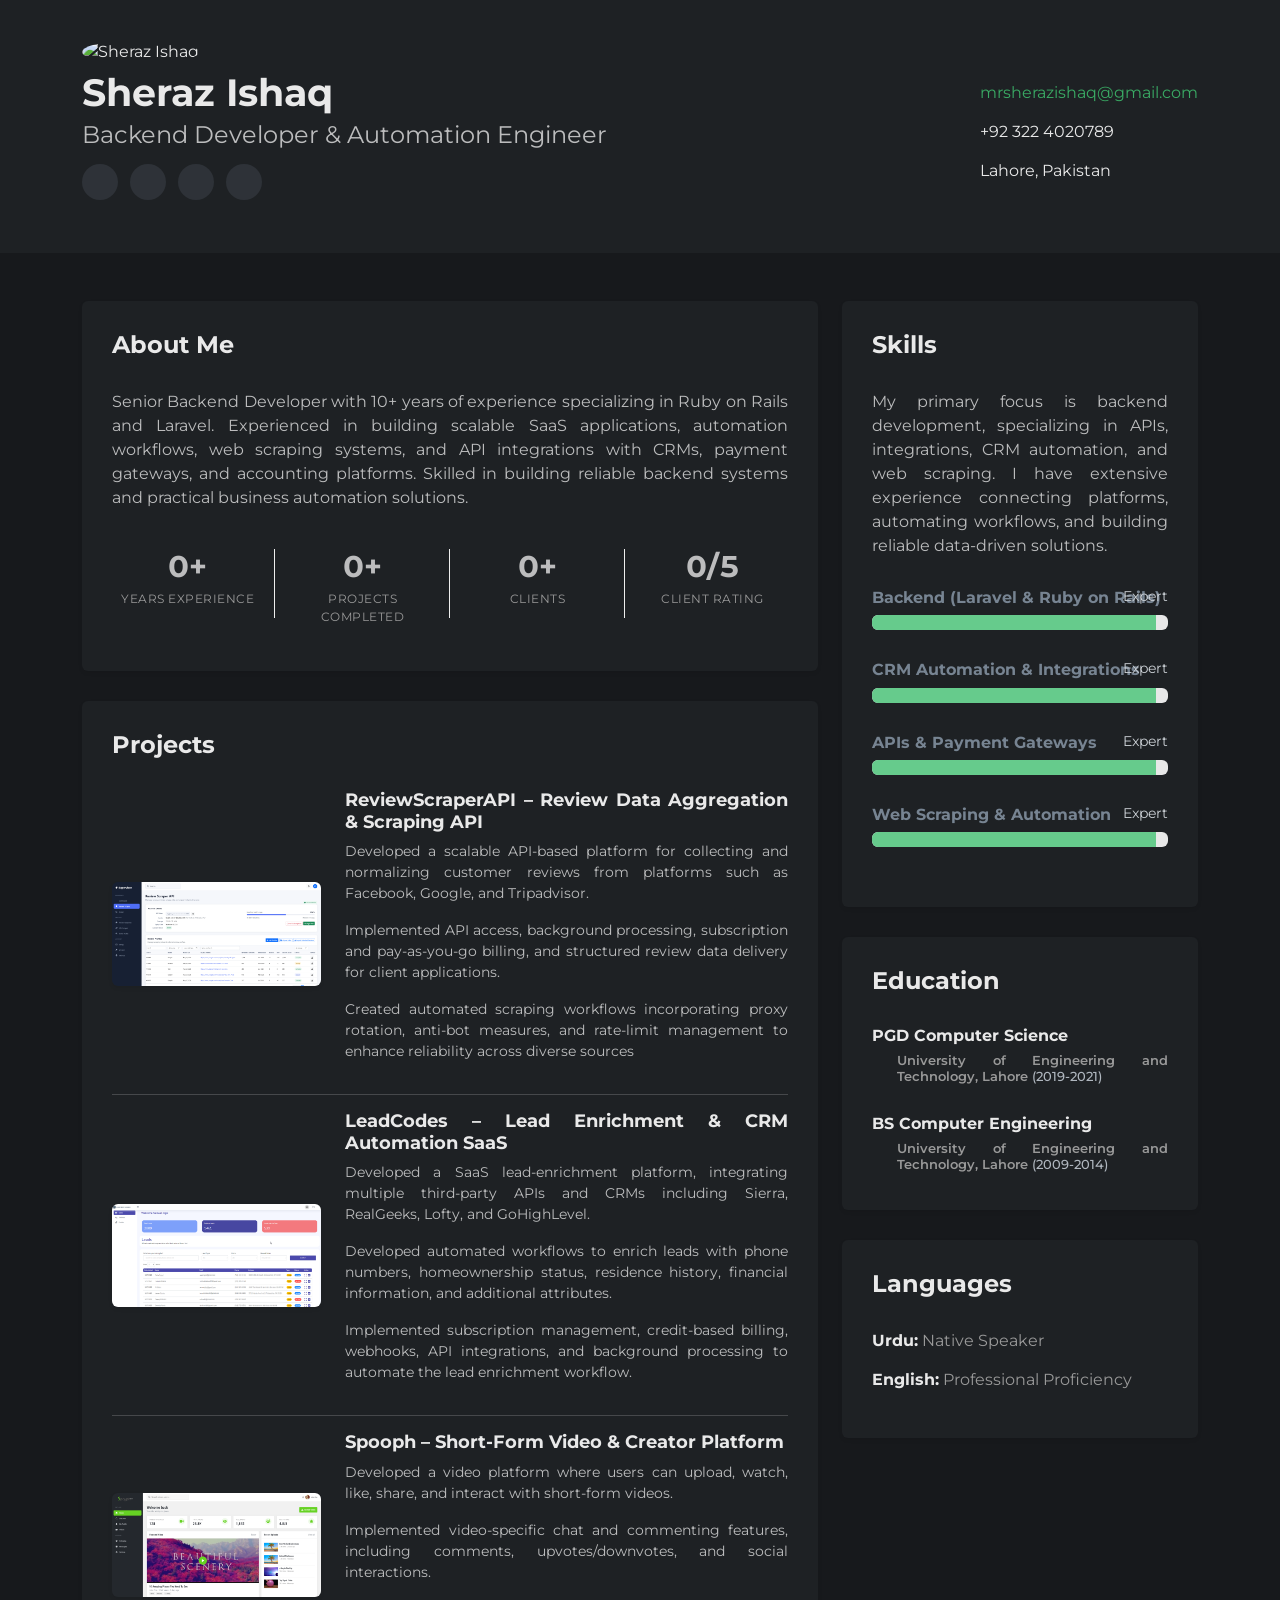
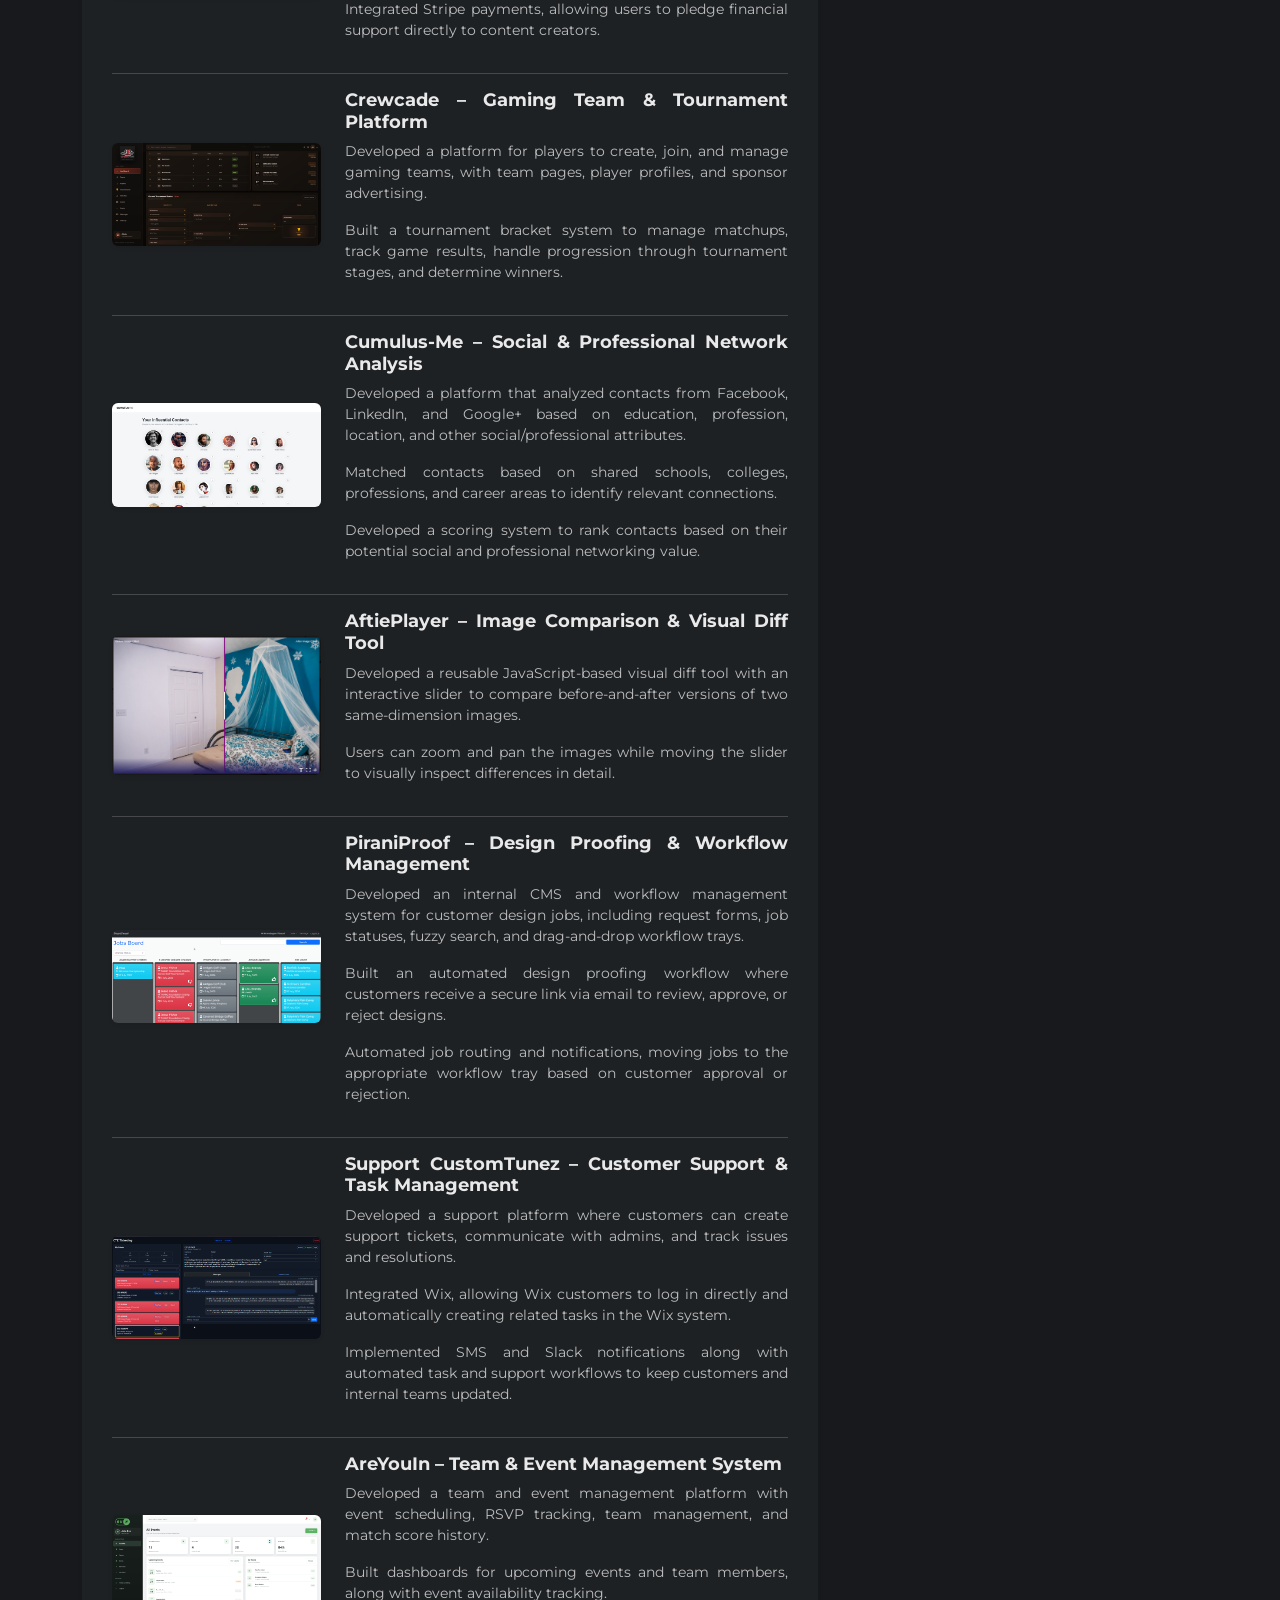
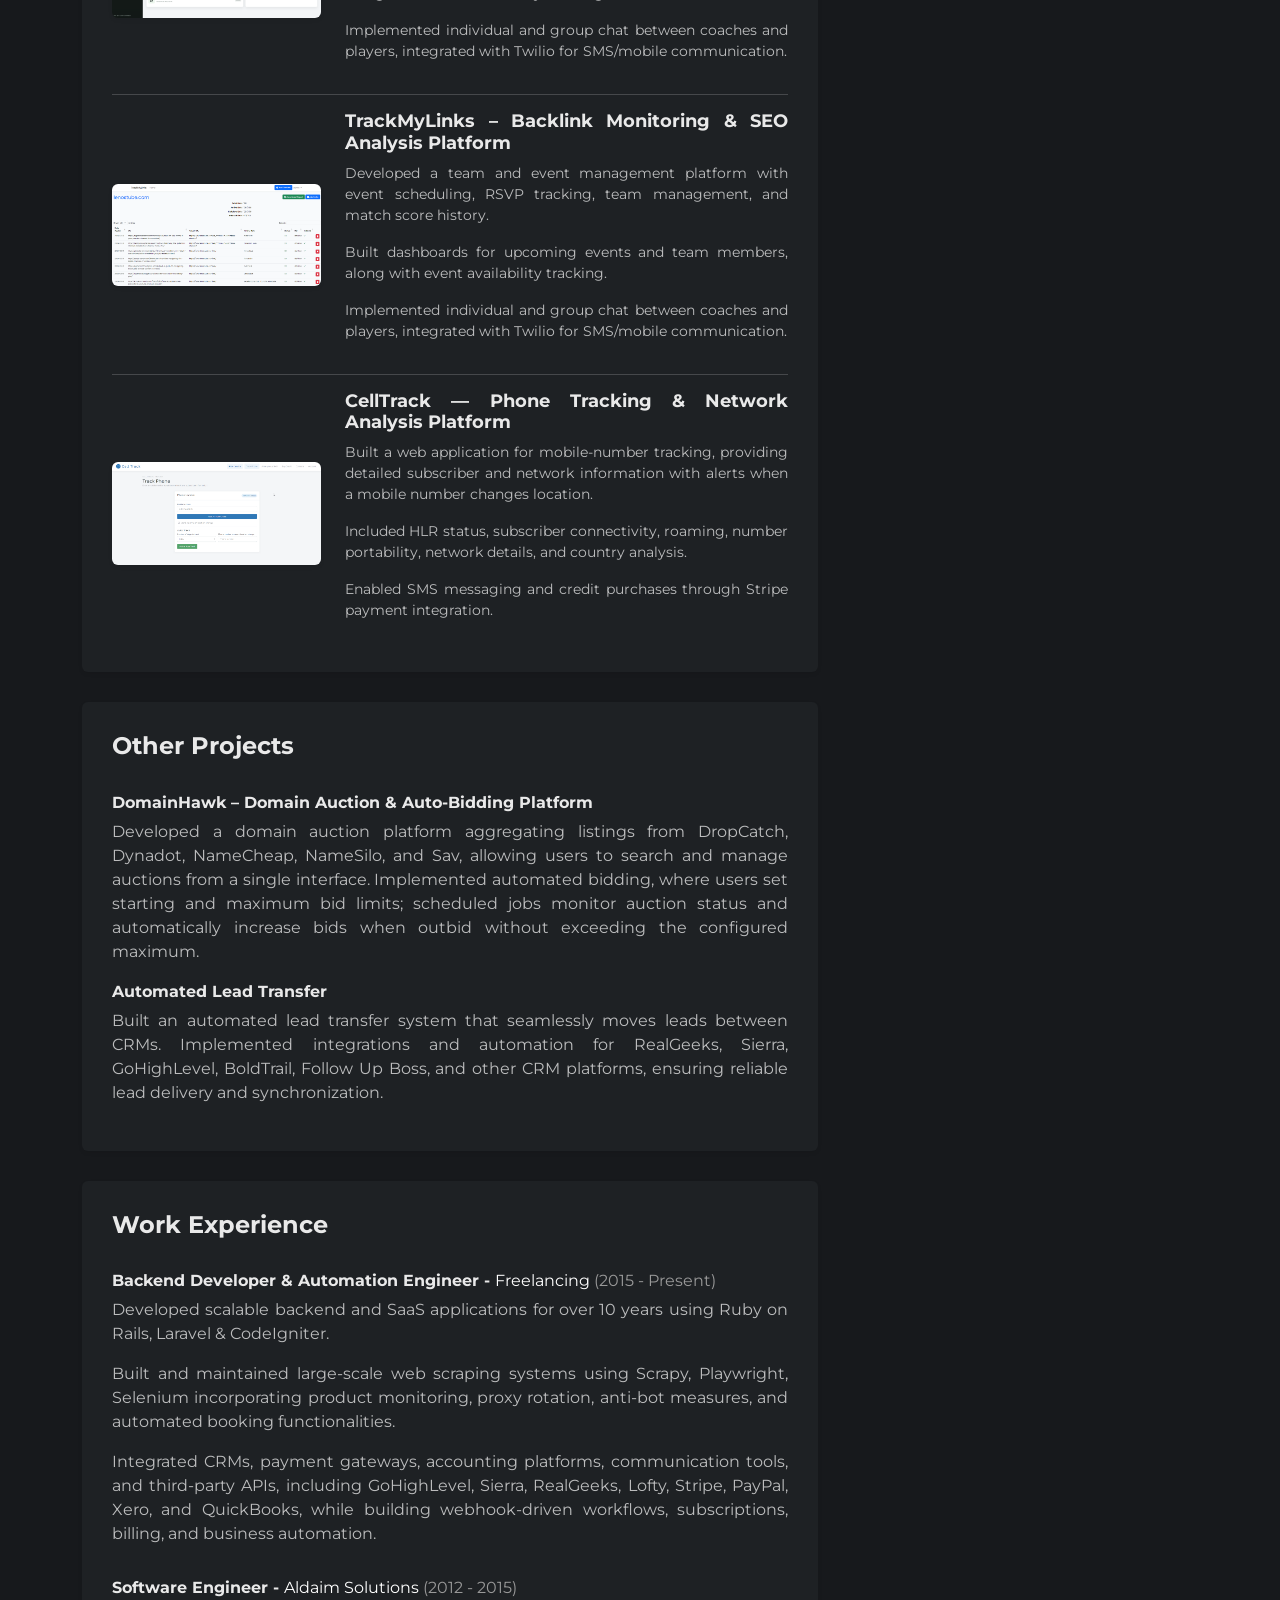
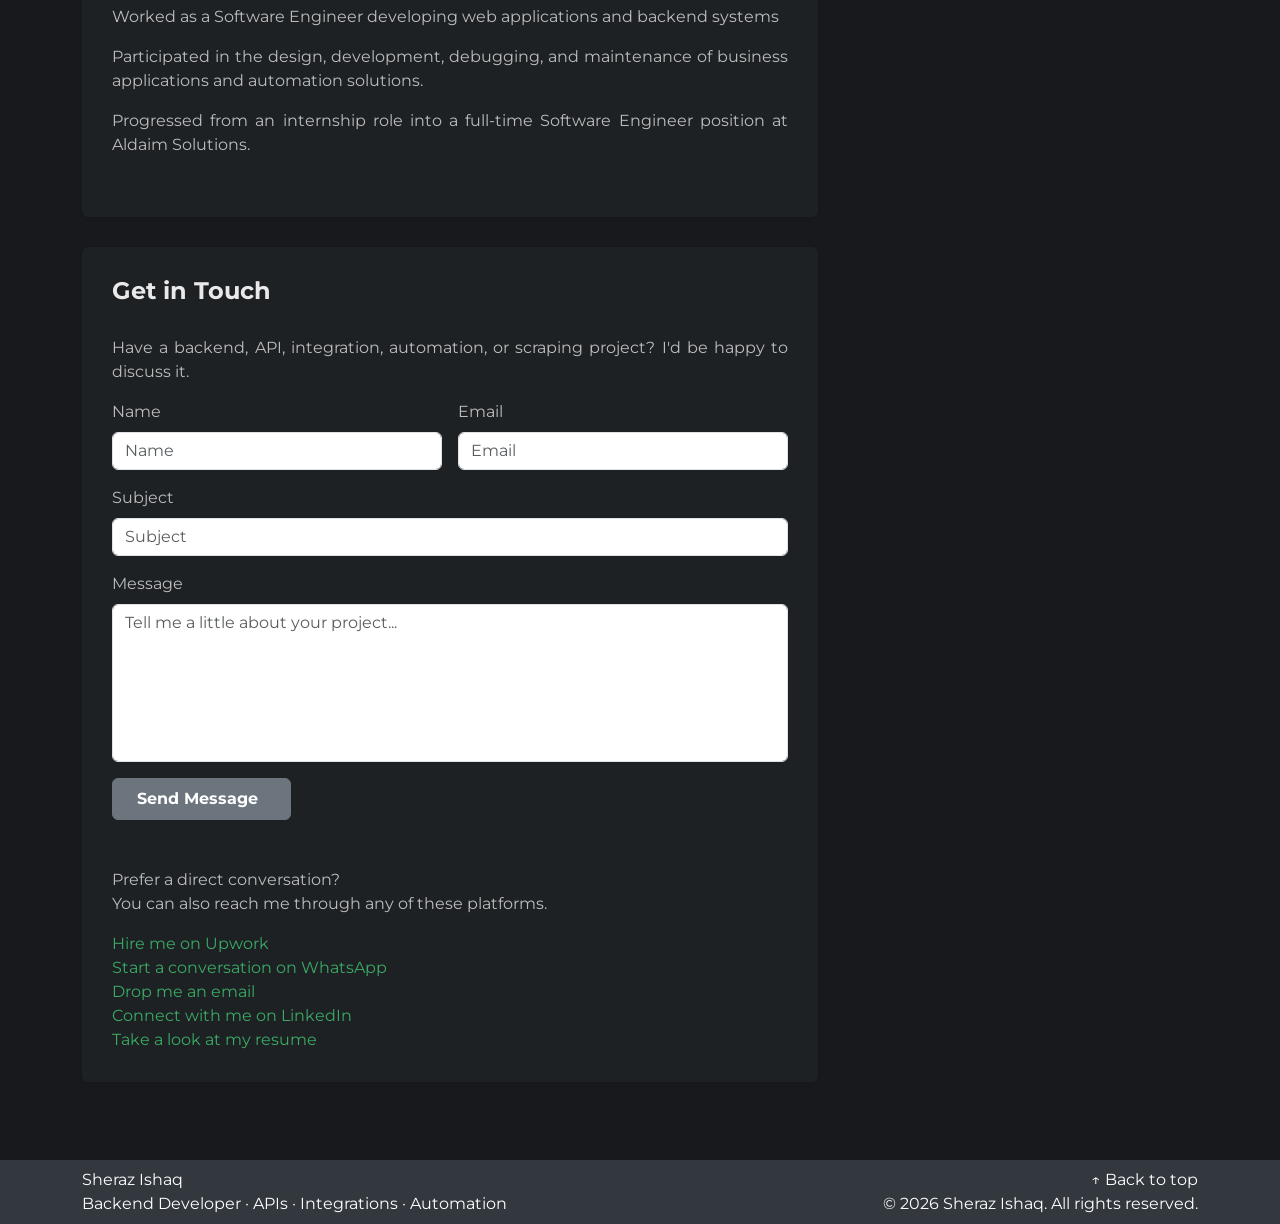
==== index.html @ ee57c224 "code cleaned up" ====
<!DOCTYPE html>
<html lang="en">
<head>
	<title> Sheraz Ishaq </title>
	<!-- Meta -->
	<meta charset="utf-8">
	<meta http-equiv="X-UA-Compatible" content="IE=edge">
	<meta name="viewport" content="width=device-width, initial-scale=1.0">
	<meta name="description" content="Sheraz Ishaq's Resume">
	<meta name="author" content="Sheraz Ishaq">
	<link rel="shortcut icon" href="favicon.ico">

	<link href="https://fonts.googleapis.com/css2?family=Montserrat:ital,wght@0,100..900;1,100..900&display=swap" rel="stylesheet">
	<link href='https://fonts.googleapis.com/css?family=Lato:300,400,300italic,400italic' rel='stylesheet' type='text/css'>
	<link href='https://fonts.googleapis.com/css?family=Montserrat:400,700' rel='stylesheet' type='text/css'> 

	<!-- Global CSS -->
	<link rel="stylesheet" href="https://cdn.jsdelivr.net/npm/bootstrap@5.3.8/dist/css/bootstrap.min.css" integrity="sha384-sRIl4kxILFvY47J16cr9ZwB07vP4J8+LH7qKQnuqkuIAvNWLzeN8tE5YBujZqJLB" crossorigin="anonymous">

	<link rel="stylesheet" href="https://cdnjs.cloudflare.com/ajax/libs/glightbox/3.3.1/css/glightbox.min.css" integrity="sha512-T+KoG3fbDoSnlgEXFQqwcTC9AdkFIxhBlmoaFqYaIjq2ShhNwNao9AKaLUPMfwiBPL0ScxAtc+UYbHAgvd+sjQ==" crossorigin="anonymous" referrerpolicy="no-referrer" />

	<!-- Theme CSS -->
	<link id="theme-style" rel="stylesheet" href="assets/css/styles.css">
</head> 

<body data-theme="dark">

	<header class="header">
		<div class="container">
			<div class="row align-items-center">
				<div class="col">

					<img class="profile-image img-fluid float-start rounded-circle" src="https://www.upwork.com/profile-portraits/c1DEpVVRo5hciRidlnuELoEwiEA54gjtpWYT4evxVW5TnySdpWIdfI5UgkffFTP3mD" alt="Sheraz Ishaq" />

					<div class="profile-content">
						<h1 class="name"> Sheraz Ishaq </h1>
						<h2 class="desc"> Backend Developer & Automation Engineer </h2>
						<ul class="social list-inline">
							<li class="list-inline-item">
								<a href="https://upwork.com/freelancers/sherazishaq" title="Hire on Upwork" target="_blank">
									<i class="fa-brands fa-upwork"></i>
								</a>
							</li>
							<li class="list-inline-item">
								<a href="https://www.linkedin.com/in/sheraz-ishaq-0784371b9/" target="_blank">
									<i class="fa-brands fa-linkedin-in"></i>
								</a>
							</li>
							<li class="list-inline-item">
								<a href="https://api.whatsapp.com/send?phone=923224020789" target="_blank">
									<i class="fa-brands fa-whatsapp"></i>
								</a>
							</li>
							<li class="list-inline-item">
								<a href="assets/SherazIshaqResume.pdf" title="Download Resume" target="_blank">
									<i class="fa fa-file-lines"></i>
								</a>
							</li>
						</ul>
					</div>
				</div>

				<div class="col-12 col-md-auto info">
					<div class="content">
						<ul class="list-unstyled text-start ps-2">
							<li>
								<i class="fa fa-lg fa-envelope"></i>
								<a href="mailto:mrsherazishaq@gmail.com" target="_blank">
									mrsherazishaq@gmail.com
								</a>
							</li>

							<li>
								<i class="fa fa-lg fa-mobile"></i>
								+92 322 4020789
							</li>

							<li>
								<i class="fa fa-lg fa-map-marker-alt"></i>
								Lahore, Pakistan
							</li>
						</ul>
					</div>
				</div>

			</div>
		</div>
	</header>
	
	<div class="container sections-wrapper py-5">
		<div class="row">
			<div class="primary col-lg-8 col-12">
				<section class="about section">
					<div class="section-inner shadow-sm rounded">
						<h2 class="heading">About Me</h2>
						<div class="content">
							<p>
								Senior Backend Developer with 10+ years of experience specializing in Ruby on Rails and Laravel. Experienced in building scalable SaaS applications, automation workflows, web scraping systems, and API integrations with CRMs, payment gateways, and accounting platforms. Skilled in building reliable backend systems and practical business automation solutions.
							</p>

							<div class="row text-center">

								<div class="col-6 col-md-3 stats-item">
									<div class="stats-icon">
										<i class="fas fa-code"></i>
									</div>

									<div class="stats-number">
										<span id="years-counter">0</span>+
									</div>

									<div class="stats-label">
										Years Experience
									</div>
								</div>

								<div class="col-6 col-md-3 stats-item">
									<div class="stats-icon">
										<i class="fas fa-laptop-code"></i>
									</div>

									<div class="stats-number">
										<span id="projects-counter">0</span>+
									</div>

									<div class="stats-label">
										Projects Completed
									</div>
								</div>

								<div class="col-6 col-md-3 stats-item">
									<div class="stats-icon">
										<i class="fas fa-users"></i>
									</div>

									<div class="stats-number">
										<span id="clients-counter">0</span>+
									</div>

									<div class="stats-label">
										Clients
									</div>
								</div>

								<div class="col-6 col-md-3 stats-item">
									<div class="stats-icon">
										<i class="fas fa-star"></i>
									</div>

									<div class="stats-number">
										<span id="rating-counter">0</span>/5
									</div>

									<div class="stats-label">
										Client Rating
									</div>
								</div>

							</div>
						</div>
					</div>
				</section>


				<section class="latest section">
					<div class="section-inner shadow-sm rounded">
						<h2 class="heading">Projects</h2>
						<div class="content">

							<div class="item row align-items-center">
								<div class="col-md-4 col-12 align-middle">
									<a href="assets/images/projects/ReviewScraperAPI/ReviewScraperAPI — Main Screen.png" class="glightbox">
										<img class="img-fluid project-image rounded shadow-sm" src="assets/images/projects/ReviewScraperAPI/ReviewScraperAPI — Main Screen.png" alt="ReviewScraperAPI" />
									</a>
								</div>

								<div class="desc col-md-8 col-12">
									<h3 class="title">
										ReviewScraperAPI – Review Data Aggregation & Scraping API
									</h3>

									<p>
										Developed a scalable API-based platform for collecting and normalizing customer reviews from platforms such as Facebook, Google, and Tripadvisor.
									</p>
									<p>
										Implemented API access, background processing, subscription and pay-as-you-go billing, and structured review data delivery for client applications.
									</p>

									<p>
										Created automated scraping workflows incorporating proxy rotation, anti-bot measures, and rate-limit management to enhance reliability across diverse sources
									</p>
								</div>
							</div>

							<hr>
							<div class="item row align-items-center">
								<div class="col-md-4 col-12 align-middle">
									<a href="assets/images/projects/LeadCodes/LeadCodes — Main Screen.png" class="glightbox">
										<img class="img-fluid project-image rounded shadow-sm" src="assets/images/projects/LeadCodes/LeadCodes — Main Screen.png" alt="LeadCodes" />
									</a>
								</div>

								<div class="desc col-md-8 col-12">
									<h3 class="title">
										LeadCodes – Lead Enrichment & CRM Automation SaaS
									</h3>

									<p>
										Developed a SaaS lead-enrichment platform, integrating multiple third-party APIs and CRMs including Sierra, RealGeeks, Lofty, and GoHighLevel.
									</p>
									<p>
										Developed automated workflows to enrich leads with phone numbers, homeownership status, residence history, financial information, and additional attributes.
									</p>

									<p>
										Implemented subscription management, credit-based billing, webhooks, API integrations, and background processing to automate the lead enrichment workflow.
									</p>
								</div>
							</div>

							<hr>
							<div class="item row align-items-center">
								<div class="col-md-4 col-12 align-middle">
									<a href="assets/images/projects/Spooph/Spooph — Main Screen.png" class="glightbox">
										<img class="img-fluid project-image rounded shadow-sm" src="assets/images/projects/Spooph/Spooph — Main Screen.png" alt="Spooph" />
									</a>
								</div>

								<div class="desc col-md-8 col-12">
									<h3 class="title">
										Spooph – Short-Form Video & Creator Platform
									</h3>

									<p>
										Developed a video platform where users can upload, watch, like, share, and interact with short-form videos.
									</p>
									<p>
										Implemented video-specific chat and commenting features, including comments, upvotes/downvotes, and social interactions.
									</p>

									<p>
										Integrated Stripe payments, allowing users to pledge financial support directly to content creators.
									</p>
								</div>
							</div>

							<hr>
							<div class="item row align-items-center">
								<div class="col-md-4 col-12 align-middle">
									<a href="assets/images/projects/CrewCade/CrewCade — Main Screen.png" class="glightbox">
										<img class="img-fluid project-image rounded shadow-sm" src="assets/images/projects/CrewCade/CrewCade — Main Screen.png" alt="Crewcade" />
									</a>
								</div>

								<div class="desc col-md-8 col-12">
									<h3 class="title">
										Crewcade – Gaming Team & Tournament Platform
									</h3>

									<p>
										Developed a platform for players to create, join, and manage gaming teams, with team pages, player profiles, and sponsor advertising.
									</p>
									<p>
										Built a tournament bracket system to manage matchups, track game results, handle progression through tournament stages, and determine winners.
									</p>
								</div>
							</div>

							<hr>
							<div class="item row align-items-center">
								<div class="col-md-4 col-12 align-middle">
									<a href="assets/images/projects/CumulusMe/CumulusMe — Main Screen.png" class="glightbox">
										<img class="img-fluid project-image rounded shadow-sm" src="assets/images/projects/CumulusMe/CumulusMe — Main Screen.png" alt="CumulusMe" />
									</a>
								</div>

								<div class="desc col-md-8 col-12">
									<h3 class="title">
										Cumulus-Me – Social & Professional Network Analysis
									</h3>

									<p>
										Developed a platform that analyzed contacts from Facebook, LinkedIn, and Google+ based on education, profession, location, and other social/professional attributes.
									</p>
									<p>
										Matched contacts based on shared schools, colleges, professions, and career areas to identify relevant connections.
									</p>
									<p>
										Developed a scoring system to rank contacts based on their potential social and professional networking value.
									</p>
								</div>
							</div>

							<hr>
							<div class="item row align-items-center">
								<div class="col-md-4 col-12 align-middle">
									<a href="assets/images/projects/Aftie/Aftie — Main Screen.png" class="glightbox">
										<img class="img-fluid project-image rounded shadow-sm" src="assets/images/projects/Aftie/Aftie — Main Screen.png" alt="Aftie" />
									</a>
								</div>

								<div class="desc col-md-8 col-12">
									<h3 class="title">
										AftiePlayer – Image Comparison & Visual Diff Tool
									</h3>

									<p>
										Developed a reusable JavaScript-based visual diff tool with an interactive slider to compare before-and-after versions of two same-dimension images.
									</p>
									<p>
										Users can zoom and pan the images while moving the slider to visually inspect differences in detail.
									</p>
								</div>
							</div>

							<hr>
							<div class="item row align-items-center">
								<div class="col-md-4 col-12 align-middle">
									<a href="assets/images/projects/Pirani/PiraniProof — Dashboard.png" class="glightbox">
										<img class="img-fluid project-image rounded shadow-sm" src="assets/images/projects/Pirani/PiraniProof — Dashboard.png" alt="PiraniProof" />
									</a>
								</div>

								<div class="desc col-md-8 col-12">
									<h3 class="title">
										PiraniProof – Design Proofing & Workflow Management
									</h3>

									<p>
										Developed an internal CMS and workflow management system for customer design jobs, including request forms, job statuses, fuzzy search, and drag-and-drop workflow trays.
									</p>
									<p>
										Built an automated design proofing workflow where customers receive a secure link via email to review, approve, or reject designs.
									</p>

									<p>
										Automated job routing and notifications, moving jobs to the appropriate workflow tray based on customer approval or rejection.
									</p>
								</div>
							</div>

							<hr>
							<div class="item row align-items-center">
								<div class="col-md-4 col-12 align-middle">
									<a href="assets/images/projects/CustomTunez/CTZ Ticketing — Admin Dashboard.png" class="glightbox">
										<img class="img-fluid project-image rounded shadow-sm" src="assets/images/projects/CustomTunez/CTZ Ticketing — Admin Dashboard.png" alt="CTZ Ticketing" />
									</a>
								</div>

								<div class="desc col-md-8 col-12">
									<h3 class="title">
										Support CustomTunez – Customer Support & Task Management
									</h3>

									<p>
										Developed a support platform where customers can create support tickets, communicate with admins, and track issues and resolutions.
									</p>
									<p>
										Integrated Wix, allowing Wix customers to log in directly and automatically creating related tasks in the Wix system.
									</p>

									<p>
										Implemented SMS and Slack notifications along with automated task and support workflows to keep customers and internal teams updated.
									</p>
								</div>
							</div>

							<hr>
							<div class="item row align-items-center">
								<div class="col-md-4 col-12 align-middle">
									<a href="assets/images/projects/AreYouIn/AreYouIn — Main Screen.png" class="glightbox">
										<img class="img-fluid project-image rounded shadow-sm" src="assets/images/projects/AreYouIn/AreYouIn — Main Screen.png" alt="AreYouIn" />
									</a>
								</div>

								<div class="desc col-md-8 col-12">
									<h3 class="title">
										AreYouIn – Team & Event Management System
									</h3>

									<p>
										Developed a team and event management platform with event scheduling, RSVP tracking, team management, and match score history.
									</p>
									<p>
										Built dashboards for upcoming events and team members, along with event availability tracking.
									</p>

									<p>
										Implemented individual and group chat between coaches and players, integrated with Twilio for SMS/mobile communication.
									</p>
								</div>
							</div>

							<hr>
							<div class="item row align-items-center">
								<div class="col-md-4 col-12 align-middle">
									<a href="assets/images/projects/TrackMyLinks/TrackMyLinks — Main Screen.png" class="glightbox">
										<img class="img-fluid project-image rounded shadow-sm" src="assets/images/projects/TrackMyLinks/TrackMyLinks — Main Screen.png" alt="TrackMyLinks" />
									</a>
								</div>

								<div class="desc col-md-8 col-12">
									<h3 class="title">
										TrackMyLinks – Backlink Monitoring & SEO Analysis Platform
									</h3>

									<p>
										Developed a team and event management platform with event scheduling, RSVP tracking, team management, and match score history.
									</p>
									<p>
										Built dashboards for upcoming events and team members, along with event availability tracking.
									</p>

									<p>
										Implemented individual and group chat between coaches and players, integrated with Twilio for SMS/mobile communication.
									</p>
								</div>
							</div>

							<hr>
							<div class="item row align-items-center">
								<div class="col-md-4 col-12 align-middle">
									<a href="assets/images/projects/CellTrack/CellTrack — Main Screen.png" class="glightbox">
										<img class="img-fluid project-image rounded shadow-sm" src="assets/images/projects/CellTrack/CellTrack — Main Screen.png" alt="CellTrack" />
									</a>
								</div>

								<div class="desc col-md-8 col-12">
									<h3 class="title">
										CellTrack — Phone Tracking & Network Analysis Platform
									</h3>

									<p>
										Built a web application for mobile-number tracking, providing detailed subscriber and network information with alerts when a mobile number changes location.
									</p>
									<p>
										Included HLR status, subscriber connectivity, roaming, number portability, network details, and country analysis.
									</p>

									<p>
										Enabled SMS messaging and credit purchases through Stripe payment integration.
									</p>
								</div>
							</div>

						</div>
					</div>
				</section>

				<section class="projects section">
					<div class="section-inner shadow-sm rounded">
						<h2 class="heading">Other Projects</h2>
						<div class="content">

							<div class="item">
								<h3 class="title"> DomainHawk – Domain Auction & Auto-Bidding Platform </h3>
								<p class="summary">
									Developed a domain auction platform aggregating listings from DropCatch, Dynadot, NameCheap, NameSilo, and Sav, allowing users to search and manage auctions from a single interface.
									Implemented automated bidding, where users set starting and maximum bid limits; scheduled jobs monitor auction status and automatically increase bids when outbid without exceeding the configured maximum.
								</p>
							</div>

							<div class="item">
								<h3 class="title"> Automated Lead Transfer </h3>
								<p class="summary">
									Built an automated lead transfer system that seamlessly moves leads between CRMs. Implemented integrations and automation for RealGeeks, Sierra, GoHighLevel, BoldTrail, Follow Up Boss, and other CRM platforms, ensuring reliable lead delivery and synchronization.
								</p>
							</div>

						</div>
					</div>
				</section>

				<section class="experience section">
					<div class="section-inner shadow-sm rounded">
						<h2 class="heading"> Work Experience </h2>
						<div class="content">

							<div class="item">
								<h3 class="title">
									Backend Developer & Automation Engineer - 
									<span class="place"> Freelancing </span>
									<span class="year">(2015 - Present)</span>
								</h3>
								
								<p>
									Developed scalable backend and SaaS applications for over 10 years using Ruby on Rails, Laravel & CodeIgniter.
								</p>
								<p>
									Built and maintained large-scale web scraping systems using Scrapy, Playwright, Selenium incorporating product monitoring, proxy rotation, anti-bot measures, and automated booking functionalities.
								</p>
								<p>
									Integrated CRMs, payment gateways, accounting platforms, communication tools, and third-party APIs, including GoHighLevel, Sierra, RealGeeks, Lofty, Stripe, PayPal, Xero, and QuickBooks, while building webhook-driven workflows, subscriptions, billing, and business automation.
								</p>
							</div>

							<div class="item">
								<h3 class="title">
									Software Engineer - 
									<span class="place"> Aldaim Solutions </span>
									<span class="year">(2012 - 2015)</span>
								</h3>
								
								<p>
									Worked as a Software Engineer developing web applications and backend systems
								</p>
								<p>
									Participated in the design, development, debugging, and maintenance of business applications and automation solutions.
								</p>
								<p>
									Progressed from an internship role into a full-time Software Engineer position at Aldaim Solutions.
								</p>
							</div>
							
						</div>
					</div>
				</section>

				<section class="contact section">
					<div class="section-inner shadow-sm rounded">
						<h2 class="heading"> Get in Touch  </h2>
						<p> Have a backend, API, integration, automation, or scraping project? I'd be happy to discuss it. </p>
						<div class="content">
							<form method="POST" action="https://formspree.io/f/mzzpwjgk" id="contactForm">

								<div class="row g-3">
									<div class="col-md-6">
										<label for="contactName" class="form-label">Name</label>

										<input name="contactName" class="form-control" type="text" id="contactName" placeholder="Name" required>

									</div>

									<div class="col-md-6">
										<label for="contactEmail" class="form-label">Email</label>

										<input name="contactEmail"  class="form-control" type="email" id="contactEmail" placeholder="Email" required>
									</div>

									<div class="col-12">
										<label for="contactSubject" class="form-label">Subject</label>

										<input name="contactSubject" class="form-control" type="text" id="contactSubject" placeholder="Subject" required>
									</div>

									<div class="col-12">
										<label for="contactMessage" class="form-label">Message</label>

										<textarea name="contactMessage" class="form-control" rows="6" placeholder="Tell me a little about your project..." style="resize: none;" required></textarea>
									</div>

									<div class="col-12">
										<button type="submit" class="btn btn-secondary px-4">
											Send Message <i class="fa fa-arrow-right ms-2" style="top: 0px !important;"></i>
										</button>
									</div>

								</div>

							</form>


							<div id="message-warning" class=" my-2 text-danger d-none">
								<i class="fa fa-exclamation me-2"></i>Oops! There was a problem submitting your form.<br>
							</div>
							<div id="message-success" class=" my-2 text-success d-none">
								<i class="fa fa-check me-2"></i>Your message was sent, thank you!<br>
							</div>
						</div>

						<div class="content mt-5">
							<p>
								Prefer a direct conversation? <br>
								You can also reach me through any of these platforms.
							</p>

							<div class="contact-links">

								<a href="https://upwork.com/freelancers/sherazishaq" target="_blank">
									<i class="fa-brands fa-upwork"></i>
									<span>Hire me on Upwork</span>
								</a>
								<br>

								<a href="https://api.whatsapp.com/send?phone=923224020789" target="_blank">
									<i class="fa-brands fa-whatsapp"></i>
									<span>Start a conversation on WhatsApp</span>
								</a>
								<br>

								<a href="mailto:your@email.com">
									<i class="fa fa-envelope"></i>
									<span>Drop me an email</span>
								</a>
								<br>

								<a href="https://www.linkedin.com/in/sheraz-ishaq-0784371b9/" target="_blank">
									<i class="fa-brands fa-linkedin-in"></i>
									<span>Connect with me on LinkedIn</span>
								</a>
								<br>

								<a href="assets/SherazIshaqResume.pdf" target="_blank">
									<i class="fa fa-file-lines"></i>
									<span>Take a look at my resume</span>
								</a>
							</div>


						</div>
					</div>
				</section>

			</div>


			<div class="secondary col-lg-4 col-12">
				
				<aside class="skills aside section">
					<div class="section-inner shadow-sm rounded">
						<h2 class="heading">Skills</h2>
						<div class="content">
							<p class="intro">
								My primary focus is backend development, specializing in APIs, integrations, CRM automation, and web scraping. I have extensive experience connecting platforms, automating workflows, and building reliable data-driven solutions.
							</p>
							
							<div class="skillset">

								<div class="item">
									<h3 class="level-title">
										Backend (Laravel & Ruby on Rails)
										<span class="level-label" data-bs-toggle="tooltip" data-bs-placement="left" data-bs-title="You can use the tooltip to explain more about your skill level...">
											<i class="fas fa-info-circle"></i>Expert
										</span>
									</h3>

									<div class="level-bar progress">
										<div class="progress-bar level-bar-inner" role="progressbar" style="width: 96%" aria-valuenow="96"  aria-valuemin="0" aria-valuemax="96"></div>
									</div>
								</div>

								<div class="item">
									<h3 class="level-title">
										CRM Automation & Integrations
										<span class="level-label" data-bs-toggle="tooltip" data-bs-placement="left" data-bs-title="You can use the tooltip to explain more about your skill level...">
											<i class="fas fa-info-circle"></i>Expert
										</span>
									</h3>

									<div class="level-bar progress">
										<div class="progress-bar level-bar-inner" role="progressbar" style="width: 96%" aria-valuenow="96"  aria-valuemin="0" aria-valuemax="96"></div>
									</div>
								</div>

								<div class="item">
									<h3 class="level-title">
										APIs & Payment Gateways
										<span class="level-label" data-bs-toggle="tooltip" data-bs-placement="left" data-bs-title="You can use the tooltip to explain more about your skill level...">
											<i class="fas fa-info-circle"></i>Expert
										</span>
									</h3>

									<div class="level-bar progress">
										<div class="progress-bar level-bar-inner" role="progressbar" style="width: 96%" aria-valuenow="96"  aria-valuemin="0" aria-valuemax="96"></div>
									</div>
								</div>

								<div class="item">
									<h3 class="level-title">
										Web Scraping & Automation
										<span class="level-label" data-bs-toggle="tooltip" data-bs-placement="left" data-bs-title="You can use the tooltip to explain more about your skill level...">
											<i class="fas fa-info-circle"></i>Expert
										</span>
									</h3>

									<div class="level-bar progress">
										<div class="progress-bar level-bar-inner" role="progressbar" style="width: 96%" aria-valuenow="96"  aria-valuemin="0" aria-valuemax="96"></div>
									</div>
								</div>
							</div>
						</div>
					</div>
				</aside>

				<aside class="testimonials aside section d-none">
					<div class="section-inner shadow-sm rounded">
						<h2 class="heading">Testimonials</h2>
						<div class="content">
							<div class="item">
								<blockquote class="quote">                                  
									<p><i class="fas fa-quote-left"></i>James is an excellent software engineer and he is passionate about what he does. You can totally count on him to deliver your projects!</p>
								</blockquote>                
								<p class="source"><span class="name">Tim Adams</span><br /><span class="title">Curabitur commodo</span></p>
							</div><!--//item-->
							
							<p><a class="more-link" href="#"><i class="fas fa-external-link-alt"></i>More on Linkedin</a></p> 
							
						</div><!--//content-->
					</div><!--//section-inner-->
				</aside><!--//section-->
				
				<aside class="education aside section">
					<div class="section-inner shadow-sm rounded">
						<h2 class="heading"> Education </h2>
						<div class="content">

							<div class="item">
								<h3 class="title">
									<i class="fas fa-graduation-cap"></i>
									PGD Computer Science
								</h3>
								<h4 class="university">
									University of Engineering and Technology, Lahore
									<span class="year">(2019-2021)</span>
								</h4>
							</div>

							<div class="item">
								<h3 class="title">
									<i class="fas fa-graduation-cap"></i>
									BS Computer Engineering
								</h3>
								<h4 class="university">
									University of Engineering and Technology, Lahore
									<span class="year">(2009-2014)</span>
								</h4>
							</div>

						</div>
					</div>
				</aside>

				<aside class="languages aside section">
					<div class="section-inner shadow-sm rounded">
						<h2 class="heading">Languages</h2>
						<div class="content">
							<ul class="list-unstyled">
								<li class="item">
									<span class="title"><strong>Urdu:</strong></span>
									<span class="level">Native Speaker

										<br class="visible-xs"/>

										<i class="fas fa-star"></i>
										<i class="fas fa-star"></i>
										<i class="fas fa-star"></i>
										<i class="fas fa-star"></i>
										<i class="fas fa-star"></i>
									</span>
								</li>
								<li class="item">
									<span class="title"><strong>English:</strong></span>
									<span class="level">Professional Proficiency
										
										<br class="visible-sm visible-xs"/>

										<i class="fas fa-star"></i>
										<i class="fas fa-star"></i>
										<i class="fas fa-star"></i>
										<i class="fas fa-star"></i>
										<i class="fas fa-star-half"></i>
									</span>
								</li>
							</ul>
						</div>
					</div>
				</aside>

			</div>
		</div>
	</div>
	
	<!-- ******FOOTER****** -->
	<footer class="footer py-2">
		<div class="container">
			<div class="row align-items-center">

				<div class="col-md-6 text-center text-md-start mb-3 mb-md-0">
					<div class="footer-name">Sheraz Ishaq</div>
					<div class="footer-tagline">
						Backend Developer · APIs · Integrations · Automation
					</div>
				</div>

				<div class="col-md-6 text-center text-md-end">
					<a href="#top">↑ Back to top</a>

					<div class="footer-copyright">
						© <script>document.write(new Date().getFullYear())</script> Sheraz Ishaq. All rights reserved.
					</div>
				</div>

			</div>
		</div>
	</footer>

	<footer class="footer d-none">
		<div class="container text-center">
				<!--/* This template is free as long as you keep the attribution link below. Thank you for your support. :) If you'd like to use the template without the attribution, you can buy the commercial license via our website: themes.3rdwavemedia.com */-->
				<small class="copyright">Designed with <span class="sr-only">love</span><i class="fas fa-heart"></i> by <a href="https://themes.3rdwavemedia.com" target="_blank">Xiaoying Riley</a> for developers</small>
		</div><!--//container-->
	</footer><!--//footer-->
 
	<!-- Javascript -->
	<script src="https://code.jquery.com/jquery-4.0.0.min.js" integrity="sha256-OaVG6prZf4v69dPg6PhVattBXkcOWQB62pdZ3ORyrao=" crossorigin="anonymous"></script>

	<!-- FontAwesome JS -->
	<script src="https://cdnjs.cloudflare.com/ajax/libs/font-awesome/7.3.1/js/all.js" integrity="sha512-YbiNgTNv2GVfwJwqGr9Xv9xWzPIEwaDOv3f2S6HFbRVeo/xuM87nKqkmBPctPP3sbvxv3EpNIRss+3gjEJbVrA==" crossorigin="anonymous" referrerpolicy="no-referrer"></script>

	<script src="https://cdn.jsdelivr.net/npm/bootstrap@5.3.8/dist/js/bootstrap.min.js" integrity="sha384-G/EV+4j2dNv+tEPo3++6LCgdCROaejBqfUeNjuKAiuXbjrxilcCdDz6ZAVfHWe1Y" crossorigin="anonymous"></script>

	<script src="https://cdnjs.cloudflare.com/ajax/libs/glightbox/3.3.1/js/glightbox.min.js" integrity="sha512-XL54SjceXZFzblziNnaFFaXggzqCuZrFS4loWPpvPJ6Kg0kc2HyL89+cPeH0GMq0sKL2SegzUmA8Lx9a0st2ow==" crossorigin="anonymous" referrerpolicy="no-referrer"></script>

	<script src="https://cdnjs.cloudflare.com/ajax/libs/countup.js/2.9.0/countUp.umd.min.js"></script>
	<script src="assets/js/main.js"></script>

</body>
</html>
---- assets/css/styles.css ----
body {
	font-family: 'Montserrat';
	color: #434343;
	background: #DAE3E7;
	font-size: 16px;
	-webkit-font-smoothing: antialiased;
	-moz-osx-font-smoothing: grayscale;
}

h1, h2, h3, h4, h5, h6 {
	font-family: 'Montserrat', sans-serif;
	font-weight: 700;
	color: #778492;
}

a {
	color: #3AAA64;
	-webkit-transition: all 0.4s ease-in-out;
	-moz-transition: all 0.4s ease-in-out;
	-ms-transition: all 0.4s ease-in-out;
	-o-transition: all 0.4s ease-in-out;
	text-decoration: none;
}

a:hover {
	text-decoration: underline;
	color: #2d844e;
}

a:focus {
	text-decoration: none;
}

.btn, a.btn {
	-webkit-transition: all 0.4s ease-in-out;
	-moz-transition: all 0.4s ease-in-out;
	-ms-transition: all 0.4s ease-in-out;
	-o-transition: all 0.4s ease-in-out;
	font-family: 'Montserrat', arial, sans-serif;
	padding: 8px 16px;
	font-weight: bold;
}

.btn .svg-inline--fa, a.btn .svg-inline--fa {
	margin-right: 5px;
	position: relative;
	top: -2px;
}

.btn:hover, a.btn:hover {
	text-decoration: none;
}

.btn:focus, a.btn:focus {
	color: #fff;
	box-shadow: none;
}

a.btn-cta-primary, .btn-cta-primary {
	background: #54ba4e;
	border: 1px solid #54ba4e;
	color: #fff;
	font-weight: 600;
	text-transform: uppercase;
}

a.btn-cta-primary:hover, .btn-cta-primary:hover {
	background: #49ac43;
	border: 1px solid #49ac43;
	color: #fff;
}

a.btn-cta-secondary, .btn-cta-secondary {
	background: #479FC8;
	border: 1px solid #479FC8;
	color: #fff;
	font-weight: 600;
	text-transform: uppercase;
}

a.btn-cta-secondary:hover, a.btn-cta-secondary:not(:disabled):not(.disabled):active:focus, .btn-cta-secondary:hover, .btn-cta-secondary:not(:disabled):not(.disabled):active:focus {
	background: #3893bd;
	border: 1px solid #3893bd;
	color: #fff;
	box-shadow: none;
}

.text-highlight {
	color: #32383e;
}

.badge-theme {
	background: #3AAA64;
	font-size: 12px;
	color: #fff;
	border-radius: 2px;
	-moz-background-clip: padding;
	-webkit-background-clip: padding-box;
	background-clip: padding-box;
}

a.dotted-link {
	border-bottom: 1px dotted #778492;
	color: #778492;
}

a.dotted-link:hover {
	text-decoration: none;
	color: #49515a;
}

/* ======= Header ======= */
.header {
	padding: 30px 0;
	background: #f5f5f5;
	border-top: 10px solid #778492;
}

.header .btn {
	font-weight: bold;
}

.header .profile-image {
	margin-right: 30px;
}

.header .profile-content .name {
	color: #49515a;
	font-size: 38px;
	margin-bottom: 5px;
	margin-top: 30px;
}

.header .profile-content .desc {
	color: #778492;
	font-family: "Montserrat";
	font-weight: 400;
	font-size: 24px;
	margin-top: 0;
	margin-bottom: 15px;
}

.header .profile-content .social a {
	background: #b0b7bf;
	width: 36px;
	height: 36px;
	display: inline-block;
	border-radius: 50%;
	-moz-background-clip: padding;
	-webkit-background-clip: padding-box;
	background-clip: padding-box;
	color: #fff;
	text-align: center;
}

.header .profile-content .social a:hover {
	background: #778492;
}

.header .profile-content .social a .svg-inline--fa {
	font-size: 20px;
	margin-top: 8px;
}

/* ======= Sections======= */
.section {
	margin-bottom: 30px;
}

.section .section-inner {
	background: #fff;
	padding: 30px;
}

.section .heading {
	margin-top: 0;
	margin-bottom: 30px;
	color: #545e69;
	font-size: 24px;
}

.section .content .more-link .svg-inline--fa {
	margin-right: 5px;
	font-size: 14px;
	position: relative;
	top: -2px;
}

/* About Section */
/* Latest Section */
.latest .item {
	margin-bottom: 5px;
}

.latest .item .title {
	font-size: 18px;
	margin-top: 0;
}

.latest .item .project-image:hover {
	-webkit-opacity: 0.8;
	-moz-opacity: 0.8;
	opacity: 0.8;
}

.latest .item .desc p {
	font-size: 14px !important;
}


/* Projects Section */
.projects .item {
	margin-bottom: 10px;
}

.projects .item .title {
	color: rgba(255, 255, 255, 0.9);
	font-size: 16px;
	margin-top: 0;
	margin-bottom: 5px;
	line-height: 1.5;
}

/* Work Section */
.experience .item {
	margin-bottom: 30px;
}

.experience .item .title {
	font-size: 16px;
	margin-top: 0;
	margin-bottom: 5px;
	line-height: 1.5;
}

.experience .item .title .place {
	color: white;
	font-weight: normal;
}

.experience .item .title .year {
	color: #999;
	font-weight: normal;
}


/* Info Section */
.info .svg-inline--fa {
	margin-right: 15px;
	color: #ccd1d6;
}

.info .svg-inline--fa.fa-envelope-o {
	font-size: 14px;
}

.info ul {
	margin-bottom: 0;
}

.info li {
	margin-bottom: 15px;
}

.info li:last-child {
	margin-bottom: 0;
}

/* Skills Section */
.skills .intro {
	margin-bottom: 30px;
}

.skills .skillset .item {
	margin-bottom: 30px;
}

.skills .skillset .level-title {
	font-size: 16px;
	position: relative;
	margin-top: 0;
	margin-bottom: 10;
}

.skills .skillset .level-title .level-label {
	color: #ccd1d6;
	font-size: 14px;
	font-weight: 400;
	font-family: "Montserrat";
	position: absolute;
	right: 0;
	top: 0;
}

.skills .skillset .level-bar {
	height: 15px;
	background: #e8e8e8;
}

.skills .skillset .level-bar-inner {
	height: 15px;
	background: #66cb8c;
}

.skills .svg-inline--fa {
	margin-right: 3px;
	position: relative;
	top: 0;
}

/* Testimonials section */
.testimonials .item {
	margin-bottom: 30px;
}

.testimonials .item:last-child {
	margin-bottom: 0;
}

.testimonials .item .quote {
	color: #666;
	font-size: 16px;
	border-left: 5px solid #9fdeb7;
	padding: 5px 15px;
	margin-bottom: 15px;
}

.testimonials .item .quote p {
	margin-bottom: 0;
}

.testimonials .item .quote .svg-inline--fa {
	color: #79d19a;
	margin-right: 15px;
}

.testimonials .item .source {
	font-size: 14px;
	padding-left: 20px;
	font-weight: 500;
}

.testimonials .item .source .name {
	color: #939ea9;
	font-weight: 600;
}

.testimonials .item .source .title {
	color: #999;
}

/* Education section */
.education .item {
	margin-bottom: 30px;
}

.education .item:last-child {
	margin-bottom: 0;
}

.education .item .title {
	font-size: 16px;
	margin-top: 0;
}

.education .item .university {
	font-family: "Montserrat", arial, sans-serif;
	font-size: 13px;
	color: #999;
	font-weight: 600;
	padding-left: 25px;
}

.education .item .university .year {
	color: #b0b7bf;
	font-weight: 500;
}

/* Language Section */
.languages .item {
	margin-bottom: 15px;
}

.languages .item .title {
	color: #778492;
}

.languages .item .level {
	color: #999;
}

.languages .item:last-child {
	margin-bottom: 0;
}

.languages .item .svg-inline--fa {
	color: #79d19a;
}

/* List section */
.list ul li {
	margin-bottom: 10px;
}

.list ul li .svg-inline--fa {
	margin-right: 5px;
}

.list ul li a {
	color: #778492;
}

.list ul li a:hover {
	color: #49515a;
}

.aside .subheading {
	font-size: 18px;
	color: #545e69;
}

/* ======= Footer ======= */
.footer {
	background: #32383e;
	color: #fff;
	padding: 10px 0;
}

.footer .copyright {
	line-height: 1.6;
	color: #a1aab4;
	font-size: 14px;
}

.footer a {
	color: #fff;
}

.footer .fa-heart {
	color: #fb866a;
}

body[data-theme="dark"] {
	background: #17191c;
	/* Github Activity Dark Mode */
	/* Github activity */
}

body[data-theme="dark"] a:hover {
	color: #53c47d;
}

body[data-theme="dark"] a.btn:hover {
	color: #fff;
}

body[data-theme="dark"] .dark-mode-switch .form-check-input:focus {
	border-color: #54ba4e;
}

body[data-theme="dark"] .header {
	background: #1e2124;
	color: rgba(255, 255, 255, 0.9);
	border-top-color: #1e2124;
}

body[data-theme="dark"] .header .profile-content .name {
	color: rgba(255, 255, 255, 0.9);
}

body[data-theme="dark"] .header .profile-content .desc {
	color: rgba(255, 255, 255, 0.7);
}

body[data-theme="dark"] .header .profile-content .social a {
	background: #2e3238;
	color: rgba(230, 230, 230, 0.7);
}

body[data-theme="dark"] .header .profile-content .social a:hover {
	color: rgba(255, 255, 255, 0.9);
}

body[data-theme="dark"] .section .section-inner {
	background: #1e2124;
	color: rgba(255, 255, 255, 0.7);
	text-align: justify;
}

body[data-theme="dark"] .section .heading {
	color: rgba(255, 255, 255, 0.9);
}

body[data-theme="dark"] .experience .item .title {
	color: rgba(255, 255, 255, 0.9);
}

body[data-theme="dark"] .testimonials .item .quote {
	color: rgba(255, 255, 255, 0.9);
}

body[data-theme="dark"] .latest .item .title, body[data-theme="dark"] .projects .item .title a, body[data-theme="dark"] .blog .item .title a {
	color: rgba(255, 255, 255, 0.9);
}

body[data-theme="dark"] .latest .item .title a:hover, body[data-theme="dark"] .projects .item .title a:hover, body[data-theme="dark"] .blog .item .title a:hover {
	color: #fff;
}

body[data-theme="dark"] .testimonials .item .source .name {
	color: rgba(255, 255, 255, 0.9);
}

body[data-theme="dark"] .education .item .title {
	color: rgba(255, 255, 255, 0.9);
}

body[data-theme="dark"] .languages .item .title {
	color: rgba(255, 255, 255, 0.9);
}

body[data-theme="dark"] .list ul li a, body[data-theme="dark"] .credits ul li a {
	color: inherit;
}

body[data-theme="dark"] .experience .item .title .place a {
	color: rgba(255, 255, 255, 0.7);
}

body[data-theme="dark"] .experience .item .title .place a:hover {
	color: rgba(255, 255, 255, 0.9);
}

body[data-theme="dark"] .aside .subheading {
	color: rgba(255, 255, 255, 0.9);
}

body[data-theme="dark"] .gha-header, body[data-theme="dark"] .gha-footer, body[data-theme="dark"] .gha-feed {
	background: #17191c;
	border-color: rgba(255, 255, 255, 0.1);
	color: #3AAA64;
}

body[data-theme="dark"] .gha-feed a {
	color: #3AAA64;
}

body[data-theme="dark"] .gha-header > .gha-github-icon,
body[data-theme="dark"] .gha-header > .gha-user-info > a,
body[data-theme="dark"] .gha-header > .gha-user-info > p > a {
	color: rgba(255, 255, 255, 0.9);
}

body[data-theme="dark"] .gha-activity {
	border-color: #333;
}

body[data-theme="dark"] .gha-gravatar img {
	border: 3px solid #333;
	box-shadow: 0 0 0 #ccc;
}

body[data-theme="dark"] .gha-message-merge {
	background: #2e3238;
}

body[data-theme="dark"] .gha-feed small {
	color: rgba(255, 255, 255, 0.7);
}

body[data-theme="dark"] .github-graph {
	background: #17191c;
}

body[data-theme="dark"] .contrib-number {
	color: rgba(255, 255, 255, 0.9);
}

body[data-theme="dark"] .border, body[data-theme="dark"] .contrib-column {
	border: 1px solid rgba(255, 255, 255, 0.1) !important;
}

body[data-theme="dark"] .text-muted {
	color: rgba(255, 255, 255, 0.6);
}

@media (max-width: 767.98px) {
	.header {
		text-align: center;
	}
	.header .profile-image {
		float: none !important;
		margin: 0 auto;
	}
	.header .profile-content {
		float: none !important;
		text-align: center;
	}
	.header .btn {
		margin-top: 30px;
		float: none !important;
	}
	.project-image {
		margin-bottom: 15px;
	}
}

@media (min-width: 1400px) {
	.container {
		width: 1360px;
		max-width: inherit;
	}
}


.stats-item {
	position: relative;
	padding: 15px 20px;
}

.stats-item:not(:last-child)::after {
	content: "";
	position: absolute;
	right: 0;
	top: 20%;
	height: 60%;
	width: 1px;
	background: #eee;
}

.stats-icon {
	color: gray;
	font-size: 18px;
	margin-bottom: 8px;
}

.stats-number {
	font-size: 30px;
	font-weight: 700;
	line-height: 1.2;
	font-variant-numeric: tabular-nums;
}

.stats-label {
	color: #999;
	font-size: 12px;
	text-transform: uppercase;
	letter-spacing: .5px;
	margin-top: 5px;
}

@media (max-width: 767px) {
	.stats-item:nth-child(2)::after {
		display: none;
	}

	.stats-item:nth-child(-n+2) {
		margin-bottom: 20px;
	}
}

@media (max-width: 575px) {
	.stats-item::after {
		display: none;
	}
}
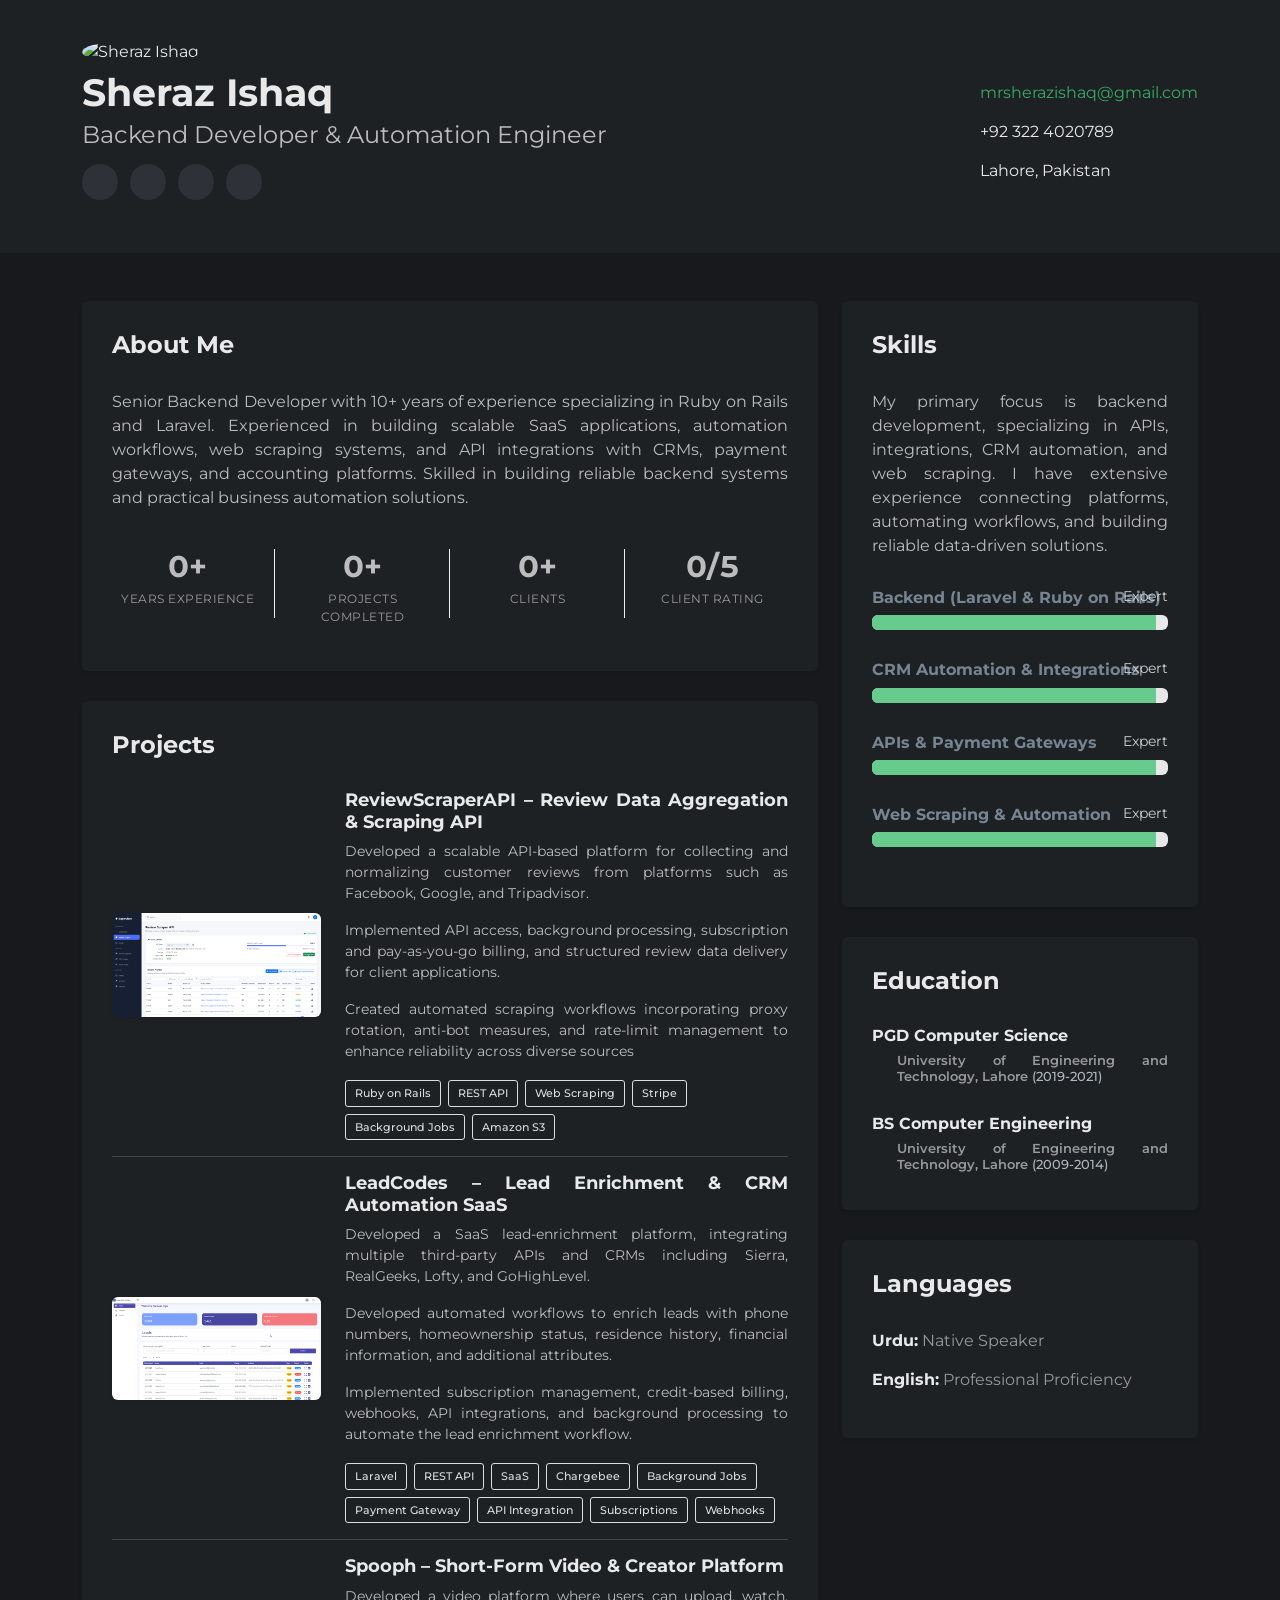
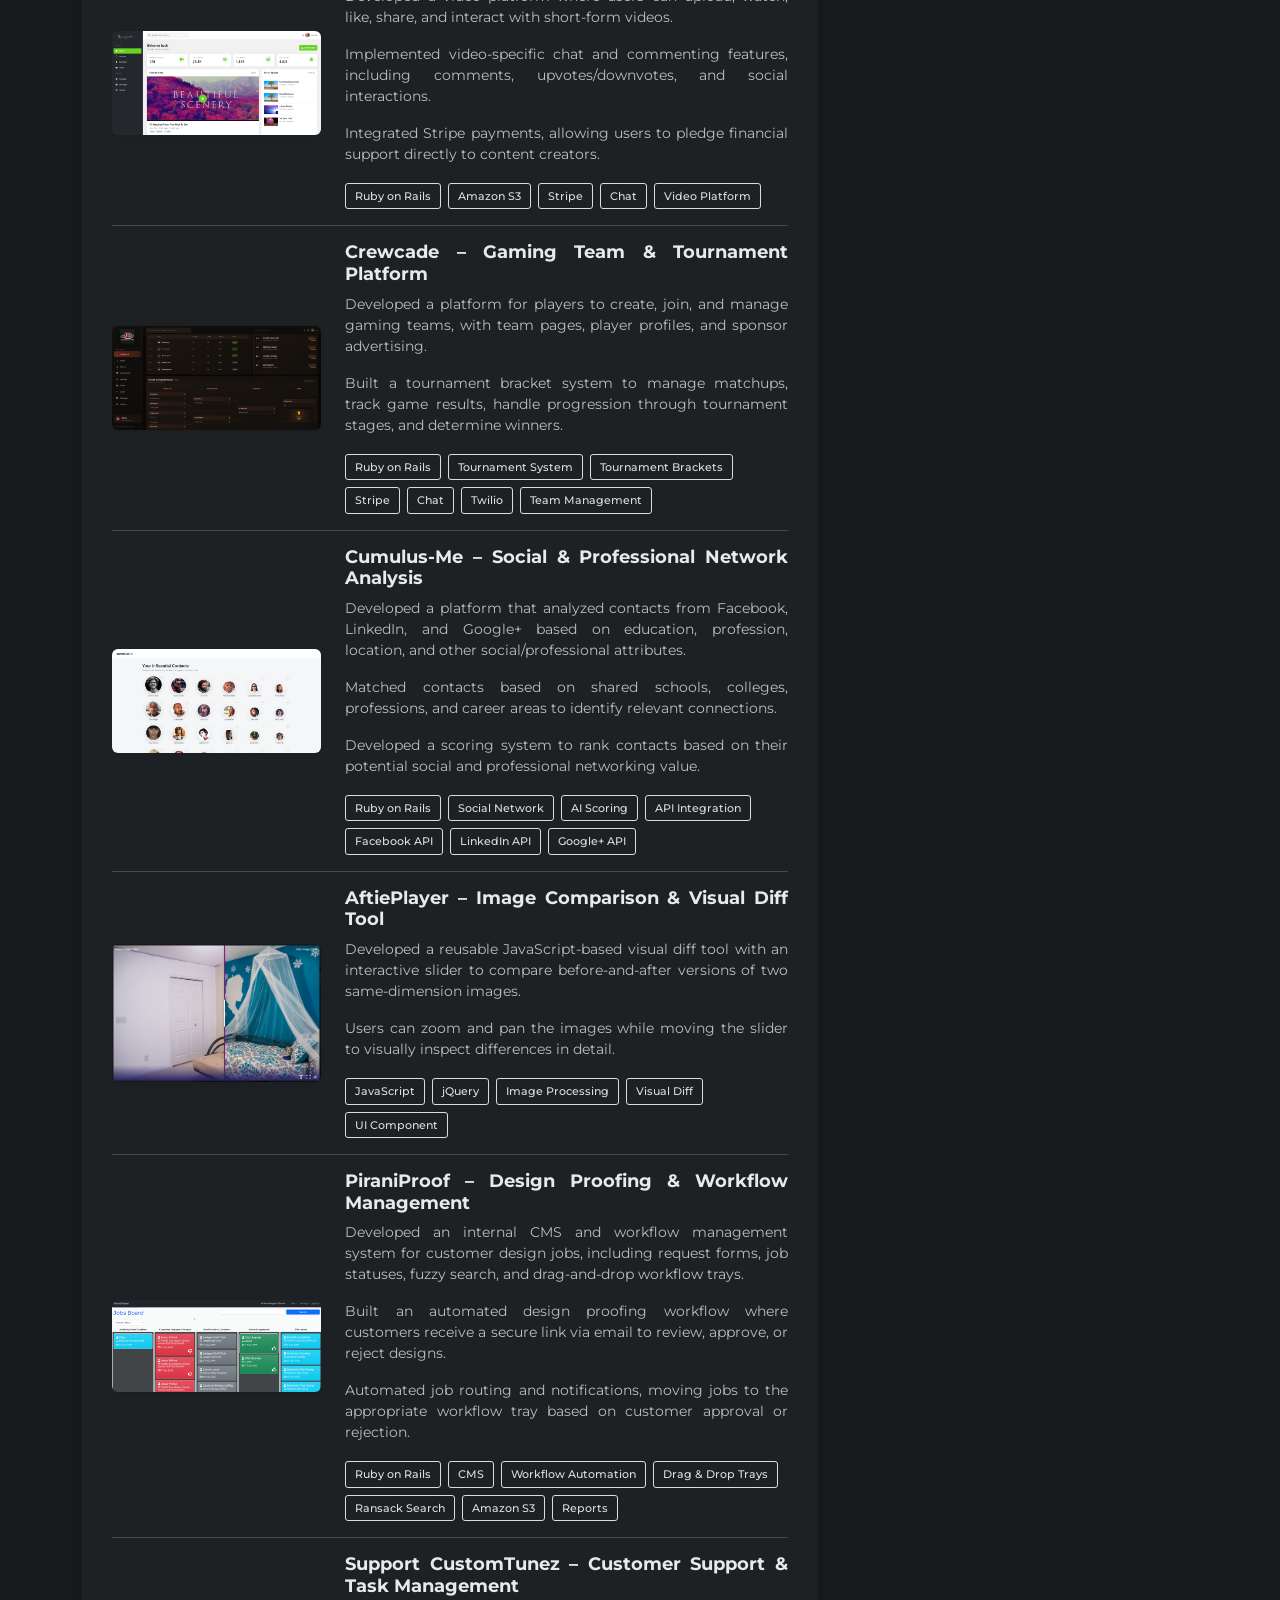
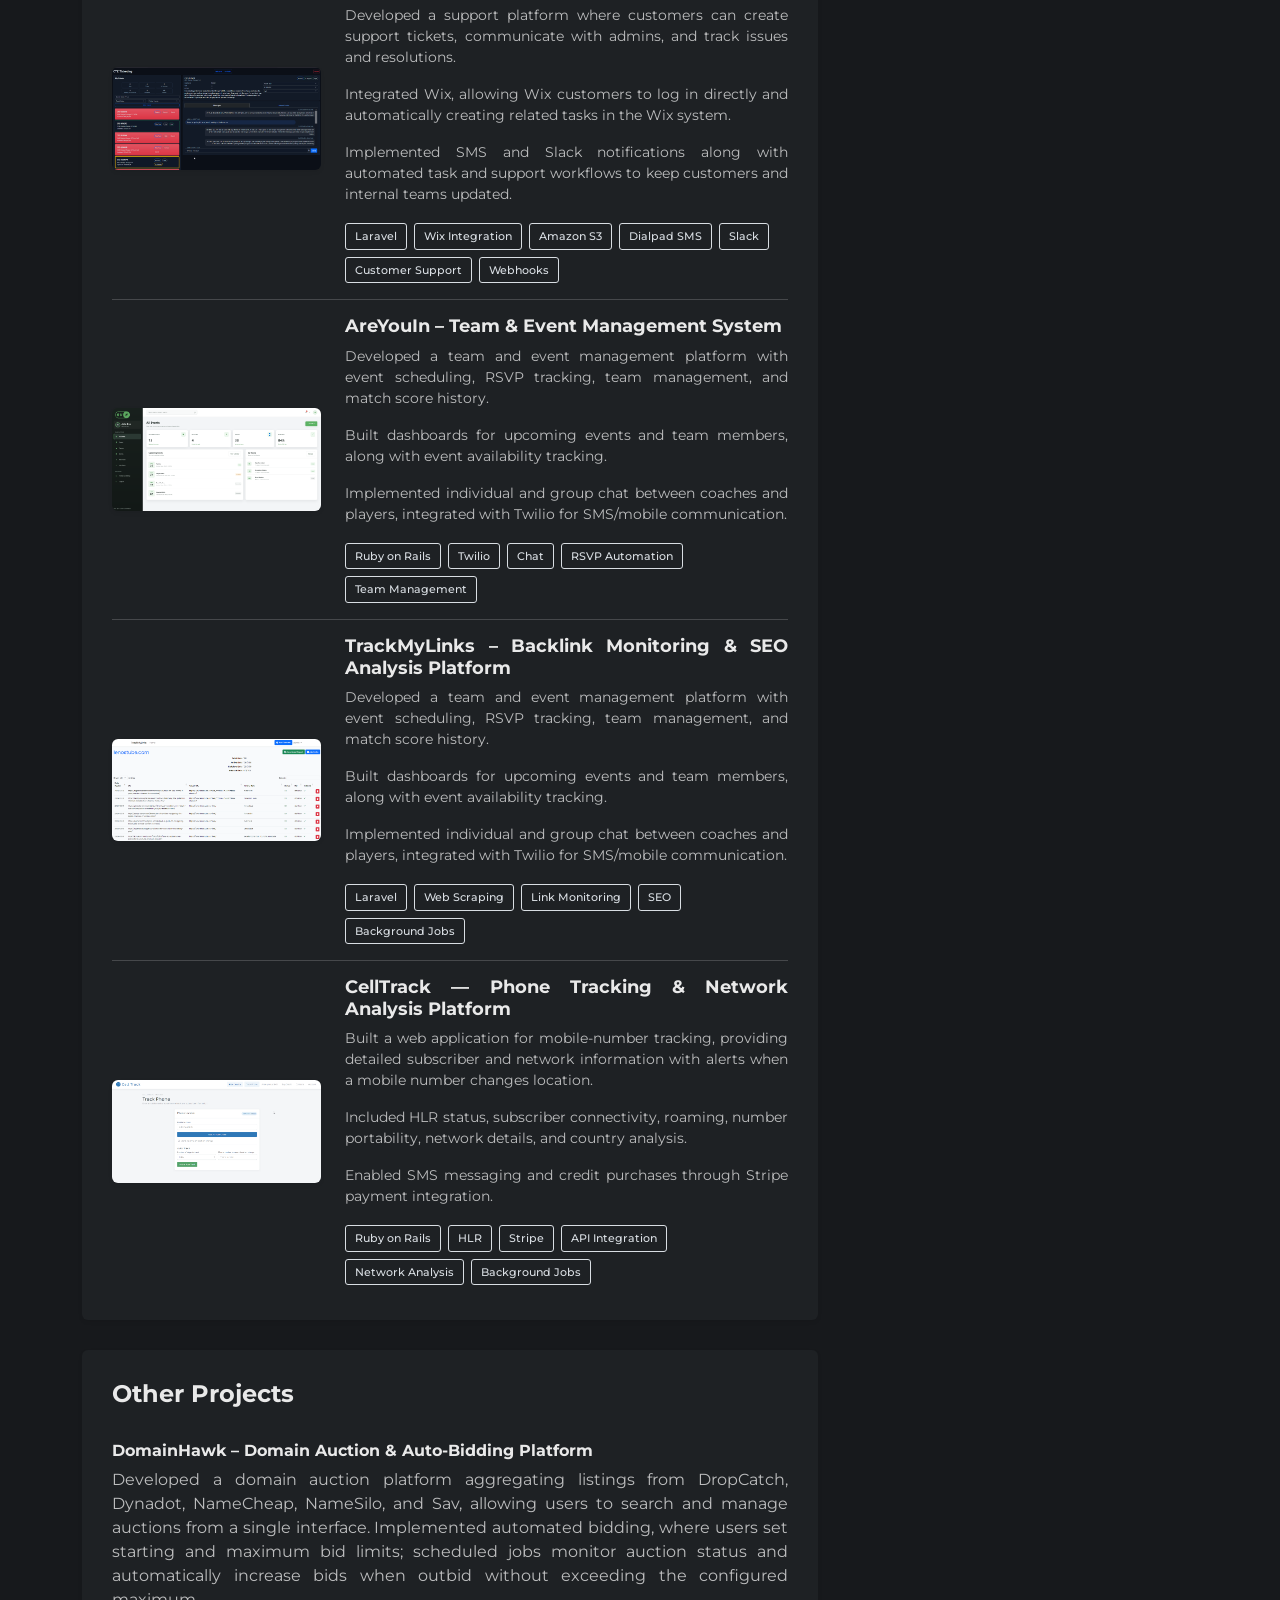
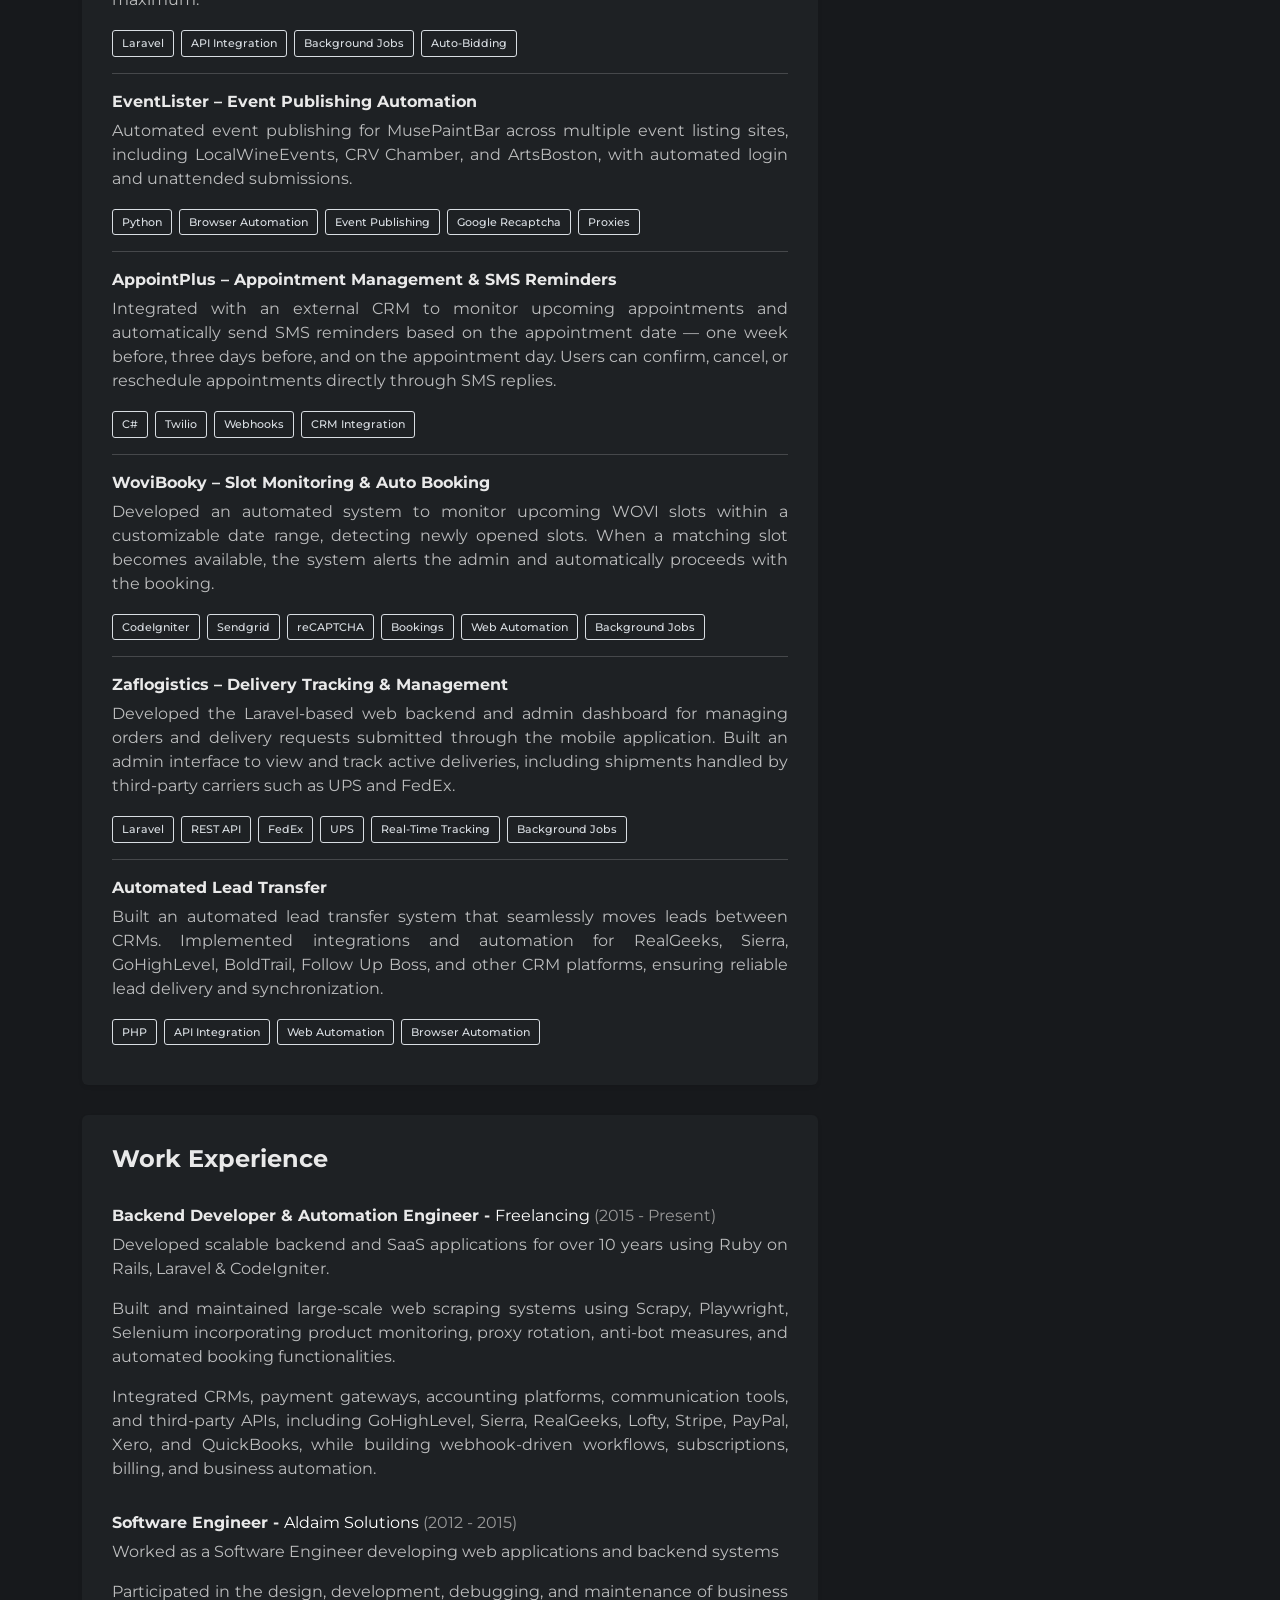
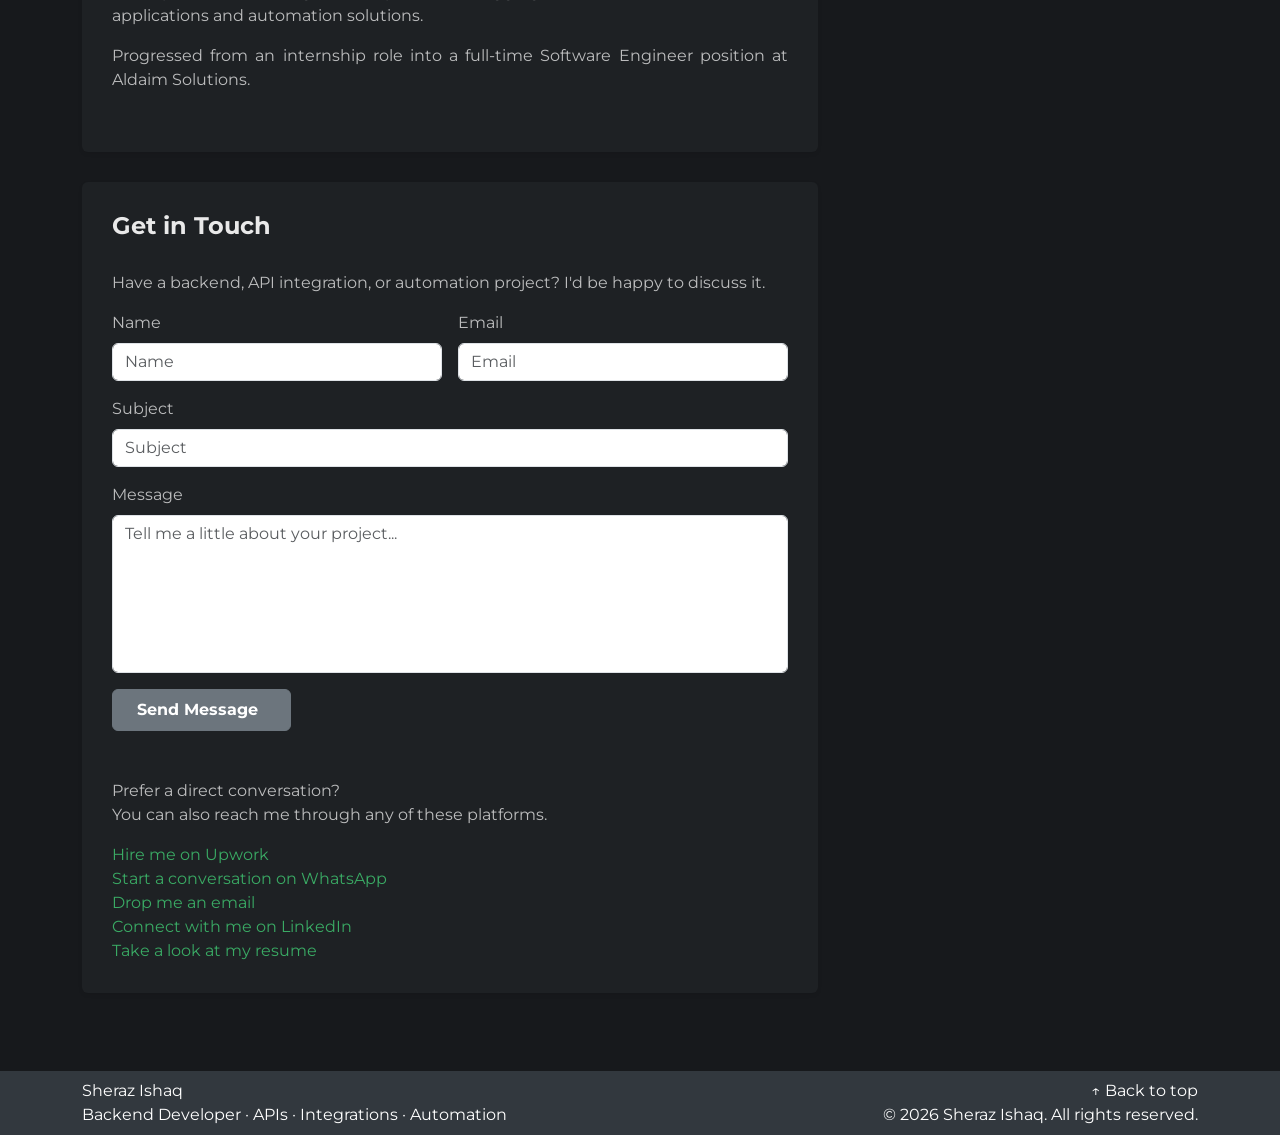
==== commit c787f1a1: "project part completed" ====
--- a/index.html
+++ b/index.html
@@ -189,6 +189,15 @@
 									<p>
 										Created automated scraping workflows incorporating proxy rotation, anti-bot measures, and rate-limit management to enhance reliability across diverse sources
 									</p>
+
+									<ul class="project-tags">
+										<li>Ruby on Rails</li>
+										<li>REST API</li>
+										<li>Web Scraping</li>
+										<li>Stripe</li>
+										<li>Background Jobs</li>
+										<li>Amazon S3</li>
+									</ul>
 								</div>
 							</div>
 
@@ -215,6 +224,18 @@
 									<p>
 										Implemented subscription management, credit-based billing, webhooks, API integrations, and background processing to automate the lead enrichment workflow.
 									</p>
+
+									<ul class="project-tags">
+										<li>Laravel</li>
+										<li>REST API</li>
+										<li>SaaS</li>
+										<li>Chargebee</li>
+										<li>Background Jobs</li>
+										<li>Payment Gateway</li>
+										<li>API Integration</li>
+										<li>Subscriptions</li>
+										<li>Webhooks</li>
+									</ul>
 								</div>
 							</div>
 
@@ -241,6 +262,14 @@
 									<p>
 										Integrated Stripe payments, allowing users to pledge financial support directly to content creators.
 									</p>
+
+									<ul class="project-tags">
+										<li>Ruby on Rails</li>
+										<li>Amazon S3</li>
+										<li>Stripe</li>
+										<li>Chat</li>
+										<li>Video Platform</li>
+									</ul>
 								</div>
 							</div>
 
@@ -263,6 +292,16 @@
 									<p>
 										Built a tournament bracket system to manage matchups, track game results, handle progression through tournament stages, and determine winners.
 									</p>
+
+									<ul class="project-tags">
+										<li>Ruby on Rails</li>
+										<li>Tournament System</li>
+										<li>Tournament Brackets</li>
+										<li>Stripe</li>
+										<li>Chat</li>
+										<li>Twilio</li>
+										<li>Team Management</li>
+									</ul>
 								</div>
 							</div>
 
@@ -288,6 +327,16 @@
 									<p>
 										Developed a scoring system to rank contacts based on their potential social and professional networking value.
 									</p>
+
+									<ul class="project-tags">
+										<li>Ruby on Rails</li>
+										<li>Social Network</li>
+										<li>AI Scoring</li>
+										<li>API Integration</li>
+										<li>Facebook API</li>
+										<li>LinkedIn API</li>
+										<li>Google+ API</li>
+									</ul>
 								</div>
 							</div>
 
@@ -310,6 +359,14 @@
 									<p>
 										Users can zoom and pan the images while moving the slider to visually inspect differences in detail.
 									</p>
+
+									<ul class="project-tags">
+										<li>JavaScript</li>
+										<li>jQuery</li>
+										<li>Image Processing</li>
+										<li>Visual Diff</li>
+										<li>UI Component</li>
+									</ul>
 								</div>
 							</div>
 
@@ -336,6 +393,16 @@
 									<p>
 										Automated job routing and notifications, moving jobs to the appropriate workflow tray based on customer approval or rejection.
 									</p>
+
+									<ul class="project-tags">
+										<li>Ruby on Rails</li>
+										<li>CMS</li>
+										<li>Workflow Automation</li>
+										<li>Drag & Drop Trays</li>
+										<li>Ransack Search</li>
+										<li>Amazon S3</li>
+										<li>Reports</li>
+									</ul>
 								</div>
 							</div>
 
@@ -362,6 +429,16 @@
 									<p>
 										Implemented SMS and Slack notifications along with automated task and support workflows to keep customers and internal teams updated.
 									</p>
+
+									<ul class="project-tags">
+										<li>Laravel</li>
+										<li>Wix Integration</li>
+										<li>Amazon S3</li>
+										<li>Dialpad SMS</li>
+										<li>Slack</li>
+										<li>Customer Support</li>
+										<li>Webhooks</li>
+									</ul>
 								</div>
 							</div>
 
@@ -388,6 +465,14 @@
 									<p>
 										Implemented individual and group chat between coaches and players, integrated with Twilio for SMS/mobile communication.
 									</p>
+
+									<ul class="project-tags">
+										<li>Ruby on Rails</li>
+										<li>Twilio</li>
+										<li>Chat</li>
+										<li>RSVP Automation</li>
+										<li>Team Management</li>
+									</ul>
 								</div>
 							</div>
 
@@ -414,6 +499,14 @@
 									<p>
 										Implemented individual and group chat between coaches and players, integrated with Twilio for SMS/mobile communication.
 									</p>
+
+									<ul class="project-tags">
+										<li>Laravel</li>
+										<li>Web Scraping</li>
+										<li>Link Monitoring</li>
+										<li>SEO</li>
+										<li>Background Jobs</li>
+									</ul>
 								</div>
 							</div>
 
@@ -440,6 +533,15 @@
 									<p>
 										Enabled SMS messaging and credit purchases through Stripe payment integration.
 									</p>
+
+									<ul class="project-tags">
+										<li>Ruby on Rails</li>
+										<li>HLR</li>
+										<li>Stripe</li>
+										<li>API Integration</li>
+										<li>Network Analysis</li>
+										<li>Background Jobs</li>
+									</ul>
 								</div>
 							</div>
 
@@ -458,13 +560,93 @@
 									Developed a domain auction platform aggregating listings from DropCatch, Dynadot, NameCheap, NameSilo, and Sav, allowing users to search and manage auctions from a single interface.
 									Implemented automated bidding, where users set starting and maximum bid limits; scheduled jobs monitor auction status and automatically increase bids when outbid without exceeding the configured maximum.
 								</p>
-							</div>
-
+
+								<ul class="project-tags">
+									<li>Laravel</li>
+									<li>API Integration</li>
+									<li>Background Jobs</li>
+									<li>Auto-Bidding</li>
+								</ul>
+							</div>
+
+							<hr/>
+							<div class="item">
+								<h3 class="title"> EventLister – Event Publishing Automation </h3>
+								<p class="summary">
+									Automated event publishing for MusePaintBar across multiple event listing sites, including LocalWineEvents, CRV Chamber, and ArtsBoston, with automated login and unattended submissions.
+								</p>
+
+								<ul class="project-tags">
+									<li>Python</li>
+									<li>Browser Automation</li>
+									<li>Event Publishing</li>
+									<li>Google Recaptcha</li>
+									<li>Proxies</li>
+								</ul>
+							</div>
+
+							<hr/>
+							<div class="item">
+								<h3 class="title"> AppointPlus – Appointment Management & SMS Reminders </h3>
+								<p class="summary">
+									Integrated with an external CRM to monitor upcoming appointments and automatically send SMS reminders based on the appointment date — one week before, three days before, and on the appointment day. Users can confirm, cancel, or reschedule appointments directly through SMS replies.
+								</p>
+
+								<ul class="project-tags">
+									<li>C#</li>
+									<li>Twilio</li>
+									<li>Webhooks</li>
+									<li>CRM Integration</li>
+								</ul>
+							</div>
+
+							<hr/>
+							<div class="item">
+								<h3 class="title"> WoviBooky – Slot Monitoring & Auto Booking </h3>
+								<p class="summary">
+									Developed an automated system to monitor upcoming WOVI slots within a customizable date range, detecting newly opened slots. When a matching slot becomes available, the system alerts the admin and automatically proceeds with the booking.
+								</p>
+
+								<ul class="project-tags">
+									<li>CodeIgniter</li>
+									<li>Sendgrid</li>
+									<li>reCAPTCHA</li>
+									<li>Bookings</li>
+									<li>Web Automation</li>
+									<li>Background Jobs</li>
+								</ul>
+							</div>
+
+							<hr/>
+							<div class="item">
+								<h3 class="title"> Zaflogistics – Delivery Tracking & Management </h3>
+								<p class="summary">
+										Developed the Laravel-based web backend and admin dashboard for managing orders and delivery requests submitted through the mobile application. Built an admin interface to view and track active deliveries, including shipments handled by third-party carriers such as UPS and FedEx. 
+								</p>
+
+								<ul class="project-tags">
+									<li>Laravel</li>
+									<li>REST API</li>
+									<li>FedEx</li>
+									<li>UPS</li>
+									<li>Real-Time Tracking</li>
+									<li>Background Jobs</li>
+								</ul>
+							</div>
+
+							<hr/>
 							<div class="item">
 								<h3 class="title"> Automated Lead Transfer </h3>
 								<p class="summary">
 									Built an automated lead transfer system that seamlessly moves leads between CRMs. Implemented integrations and automation for RealGeeks, Sierra, GoHighLevel, BoldTrail, Follow Up Boss, and other CRM platforms, ensuring reliable lead delivery and synchronization.
 								</p>
+
+								<ul class="project-tags">
+									<li>PHP</li>
+									<li>API Integration</li>
+									<li>Web Automation</li>
+									<li>Browser Automation</li>
+								</ul>
 							</div>
 
 						</div>
@@ -519,7 +701,7 @@
 				<section class="contact section">
 					<div class="section-inner shadow-sm rounded">
 						<h2 class="heading"> Get in Touch  </h2>
-						<p> Have a backend, API, integration, automation, or scraping project? I'd be happy to discuss it. </p>
+						<p> Have a backend, API integration, or automation project? I'd be happy to discuss it. </p>
 						<div class="content">
 							<form method="POST" action="https://formspree.io/f/mzzpwjgk" id="contactForm">
 
--- a/assets/css/styles.css
+++ b/assets/css/styles.css
@@ -1,4 +1,3 @@
-
 body {
 	font-family: 'Montserrat';
 	color: #434343;
@@ -665,3 +664,24 @@
 		display: none;
 	}
 }
+
+.project-tags {
+	display: flex;
+	flex-wrap: wrap;
+	gap: 7px;
+	padding: 0;
+	margin: 18px 0 0;
+	list-style: none;
+}
+
+.project-tags li {
+	display: inline-block;
+	padding: 4px 9px;
+	margin: 0;
+	border: 1px solid #d9dee3;
+	border-radius: 3px;
+	background: transparent;
+	color: #d9dee3;
+	font-size: 11px;
+	font-weight: 500;
+}
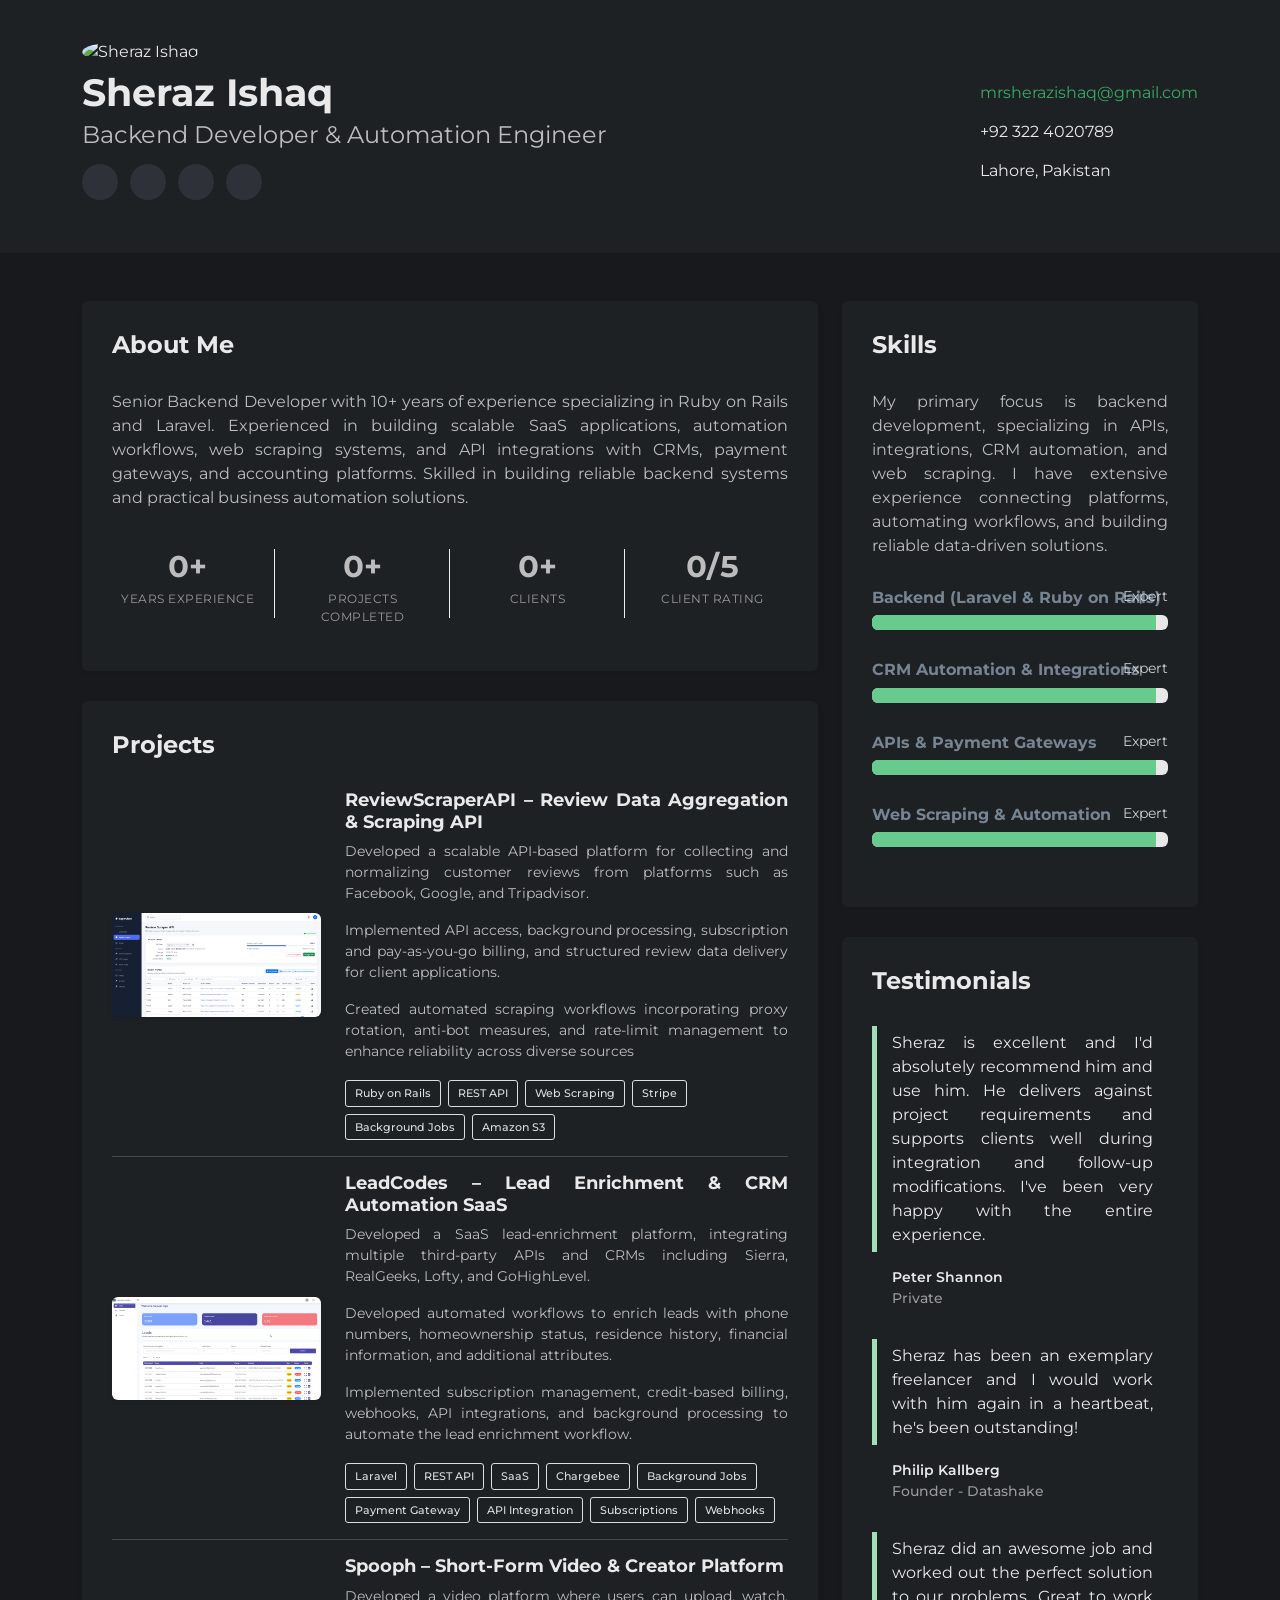
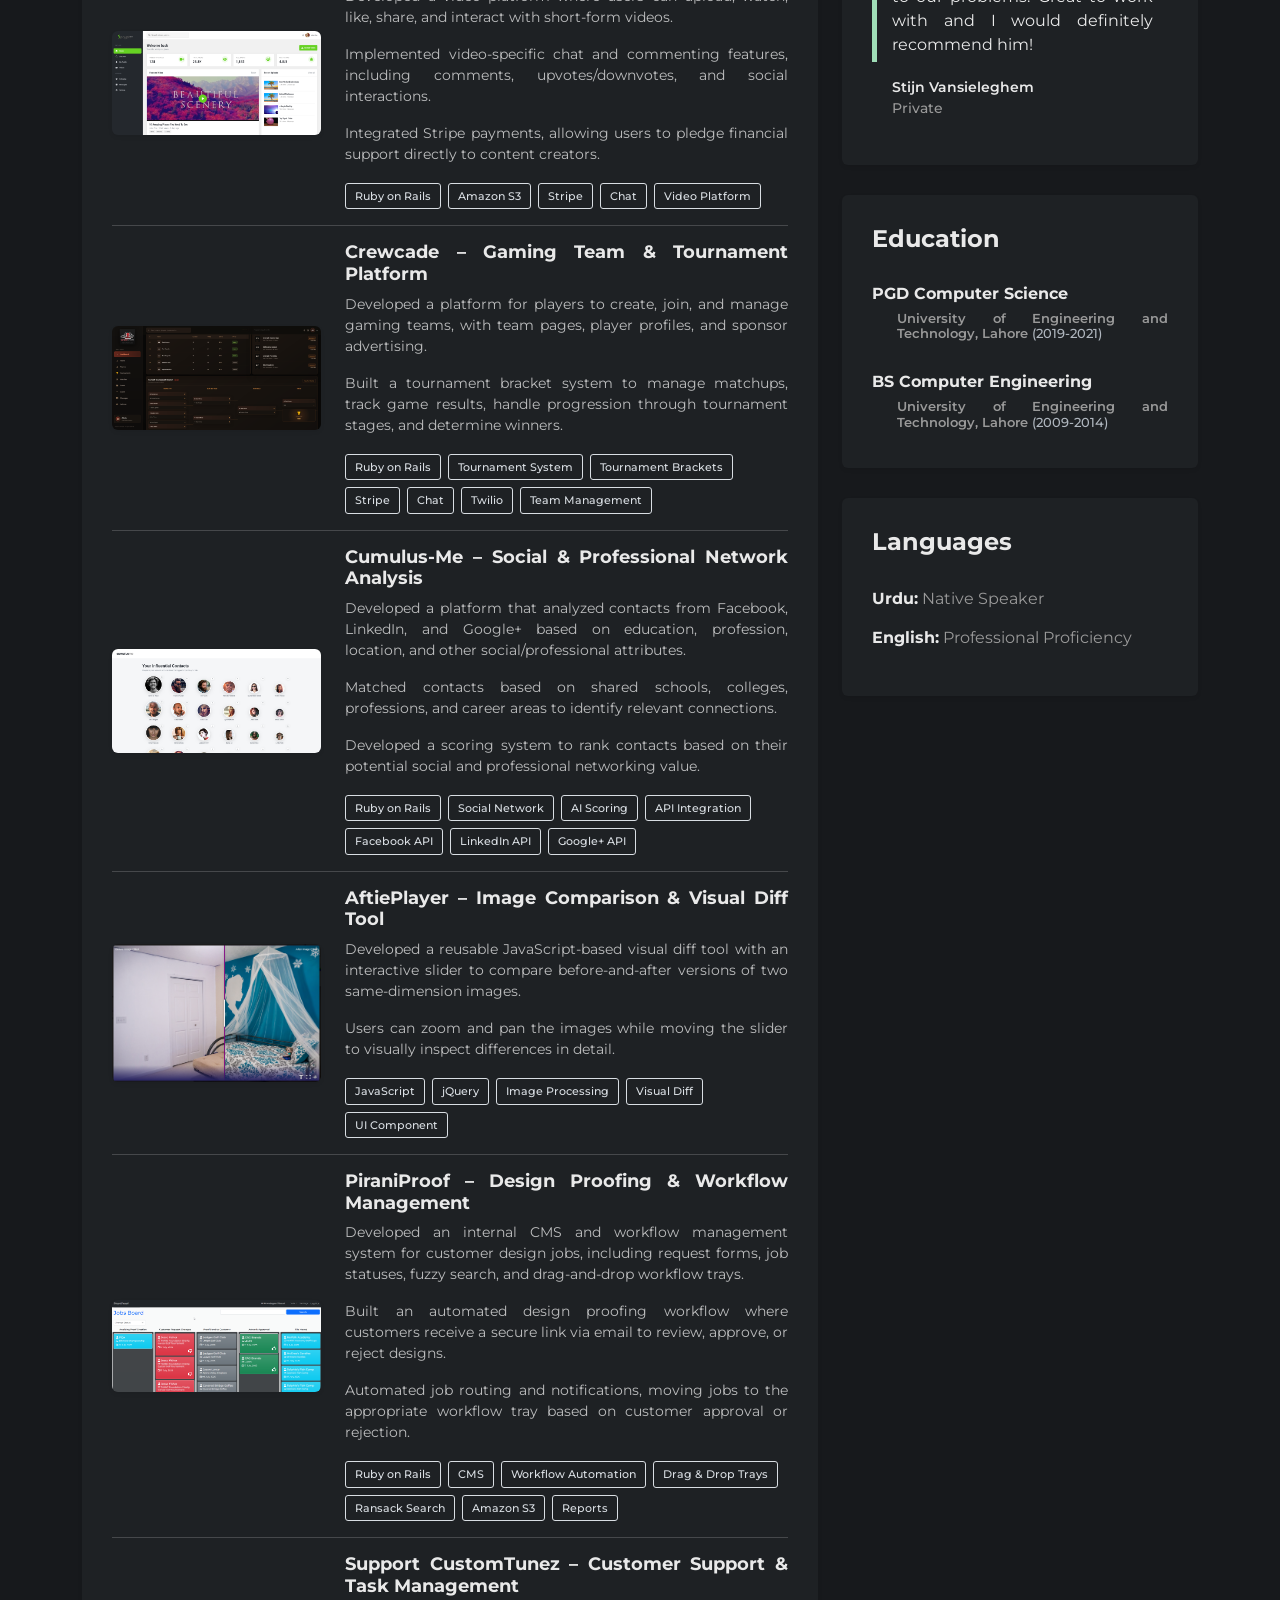
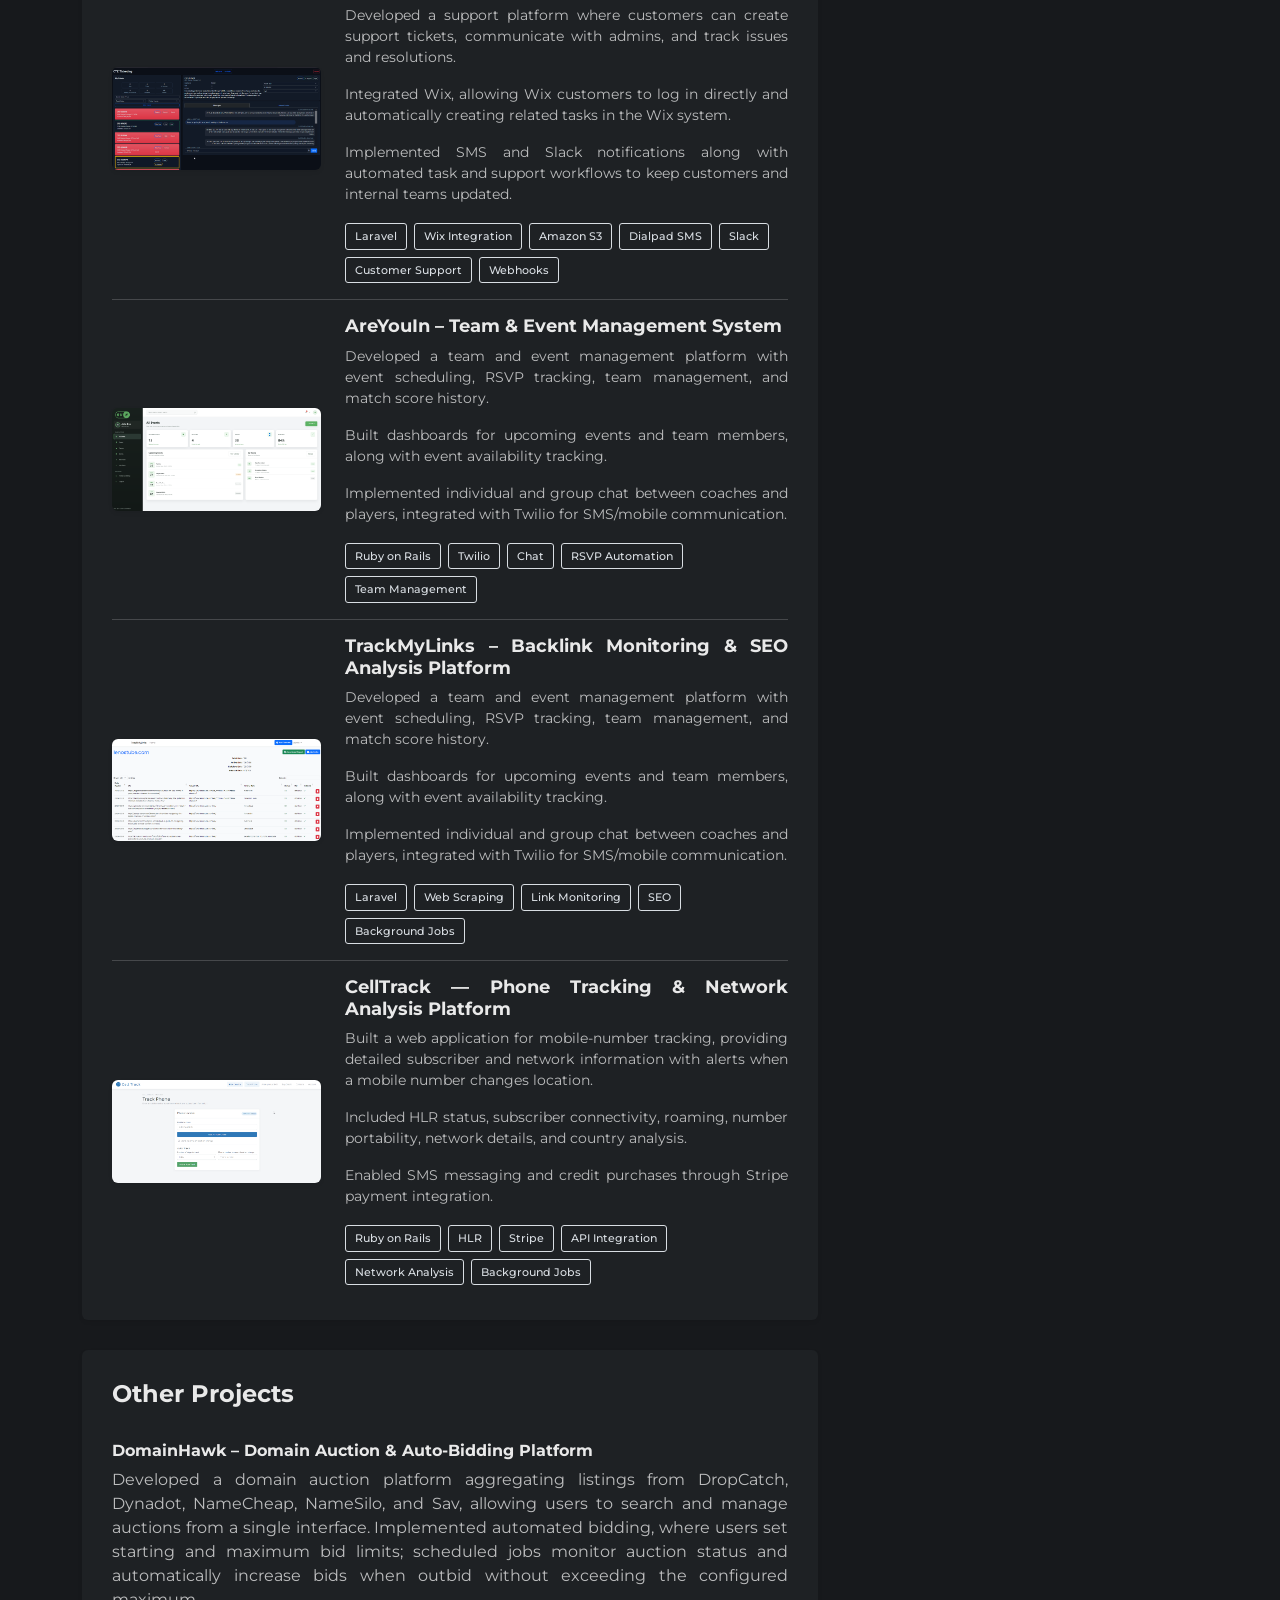
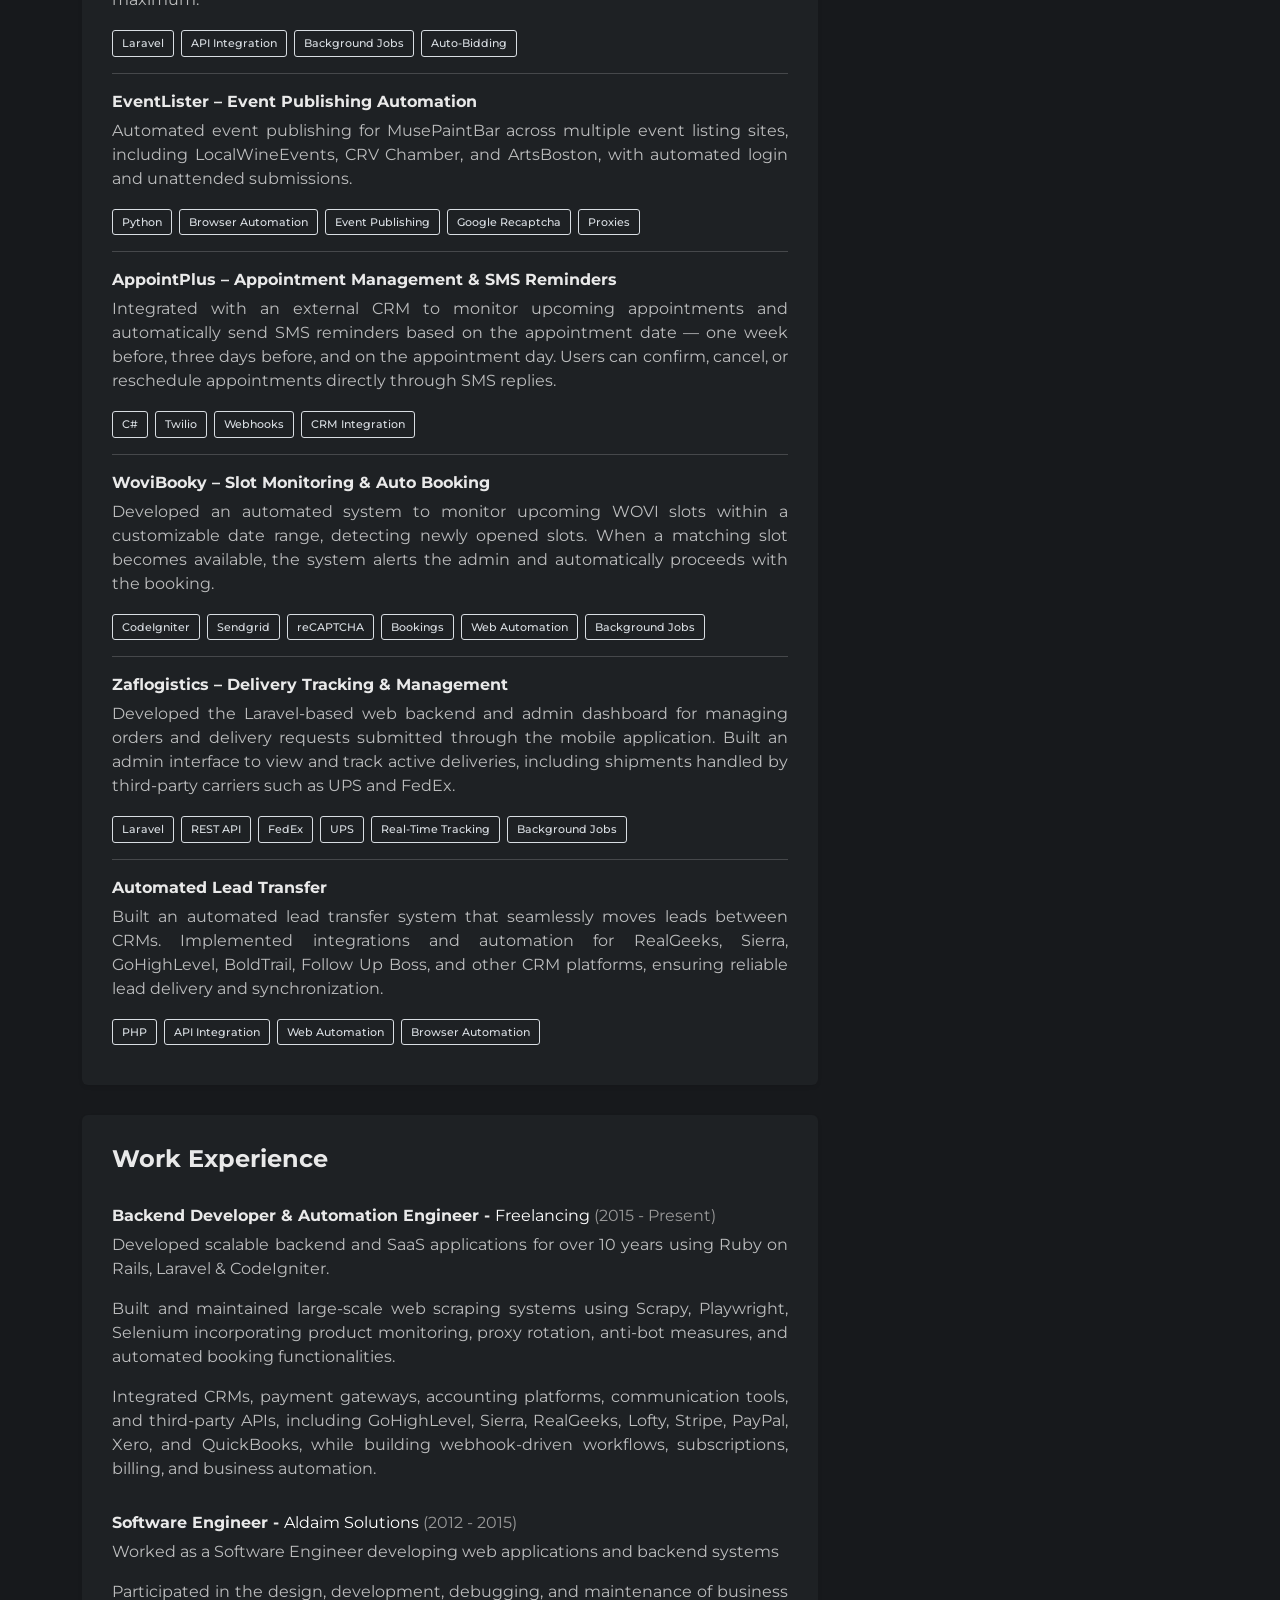
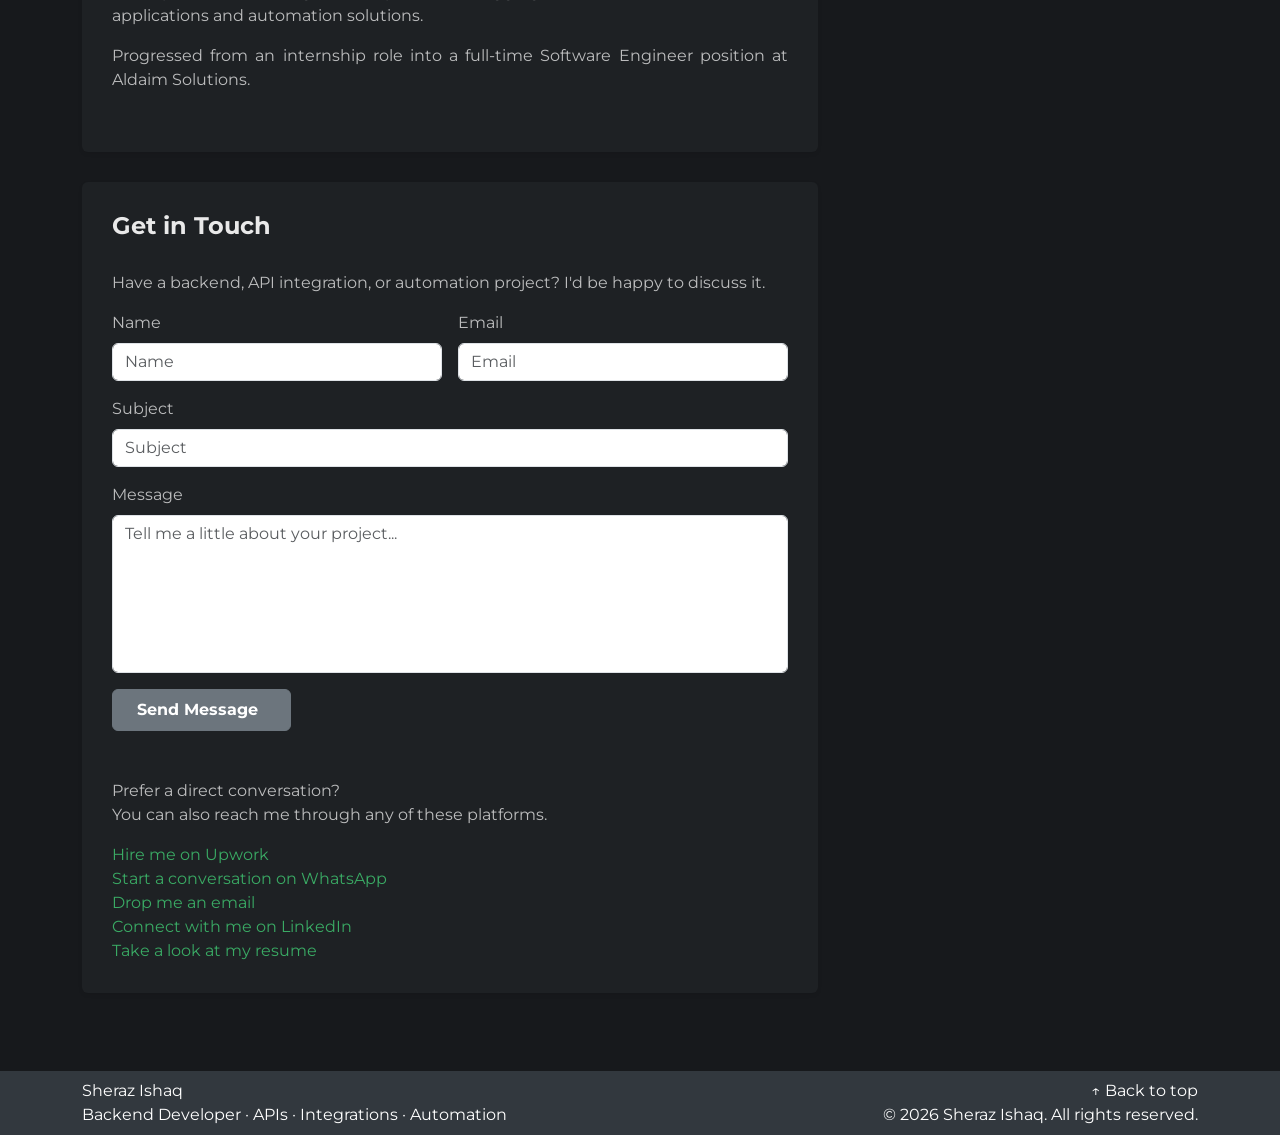
==== commit 16a4ea59: "testimonals added" ====
--- a/index.html
+++ b/index.html
@@ -864,22 +864,53 @@
 					</div>
 				</aside>
 
-				<aside class="testimonials aside section d-none">
+				<aside class="testimonials aside section">
 					<div class="section-inner shadow-sm rounded">
 						<h2 class="heading">Testimonials</h2>
 						<div class="content">
-							<div class="item">
-								<blockquote class="quote">                                  
-									<p><i class="fas fa-quote-left"></i>James is an excellent software engineer and he is passionate about what he does. You can totally count on him to deliver your projects!</p>
-								</blockquote>                
-								<p class="source"><span class="name">Tim Adams</span><br /><span class="title">Curabitur commodo</span></p>
-							</div><!--//item-->
-							
-							<p><a class="more-link" href="#"><i class="fas fa-external-link-alt"></i>More on Linkedin</a></p> 
-							
-						</div><!--//content-->
-					</div><!--//section-inner-->
-				</aside><!--//section-->
+
+							<div class="item">
+								<blockquote class="quote">
+									<p>
+										<i class="fas fa-quote-left"></i>
+										Sheraz is excellent and I'd absolutely recommend him and use him. He delivers against project requirements and supports clients well during integration and follow-up modifications. I've been very happy with the entire experience.
+									</p>
+								</blockquote>
+								<p class="source">
+									<span class="name">Peter Shannon</span><br />
+									<span class="title">Private</span>
+								</p>
+							</div>
+
+							<div class="item">
+								<blockquote class="quote">
+									<p>
+										<i class="fas fa-quote-left"></i>
+										Sheraz has been an exemplary freelancer and I would work with him again in a heartbeat, he's been outstanding!
+									</p>
+								</blockquote>
+								<p class="source">
+									<span class="name">Philip Kallberg</span><br />
+									<span class="title">Founder - Datashake</span>
+								</p>
+							</div>
+
+							<div class="item">
+								<blockquote class="quote">
+									<p>
+										<i class="fas fa-quote-left"></i>
+										Sheraz did an awesome job and worked out the perfect solution to our problems. Great to work with and I would definitely recommend him!
+									</p>
+								</blockquote>
+								<p class="source">
+									<span class="name">Stijn Vansieleghem</span><br />
+									<span class="title">Private</span>
+								</p>
+							</div>
+
+						</div>
+					</div>
+				</aside>
 				
 				<aside class="education aside section">
 					<div class="section-inner shadow-sm rounded">
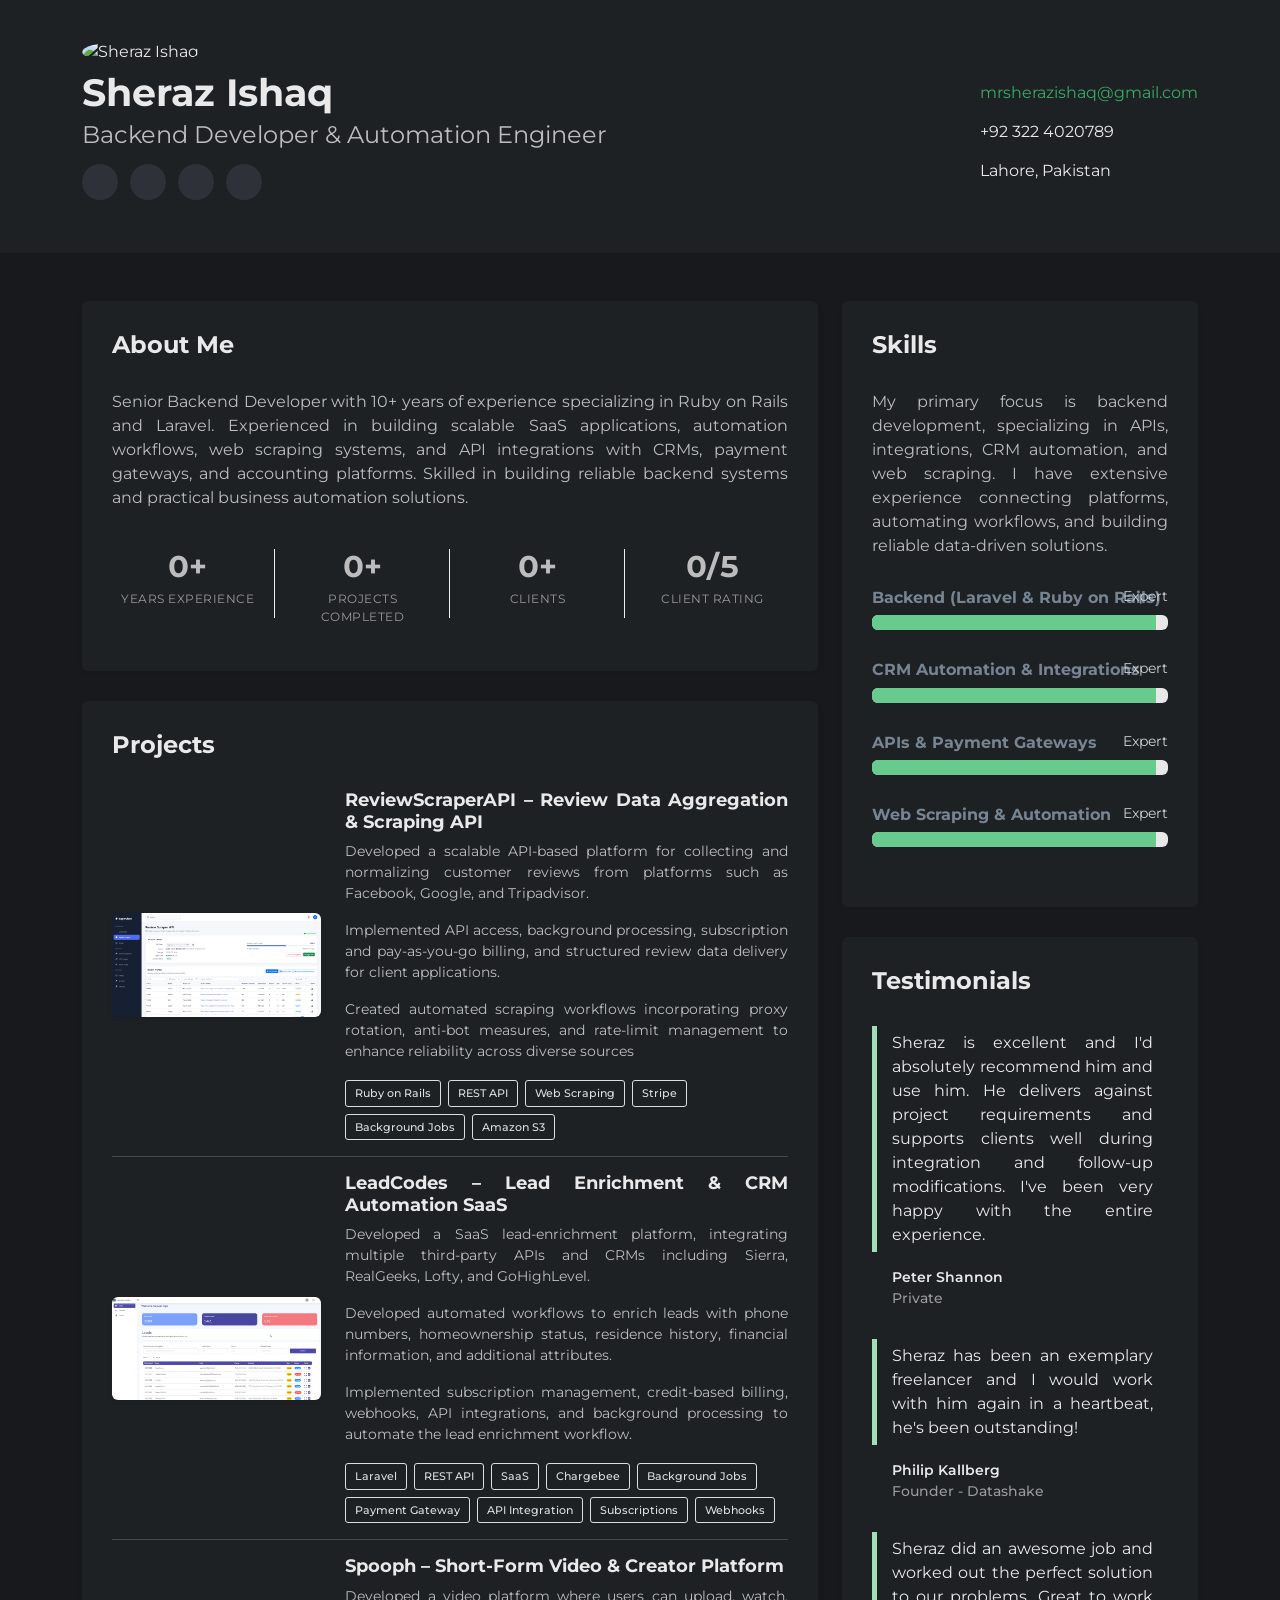
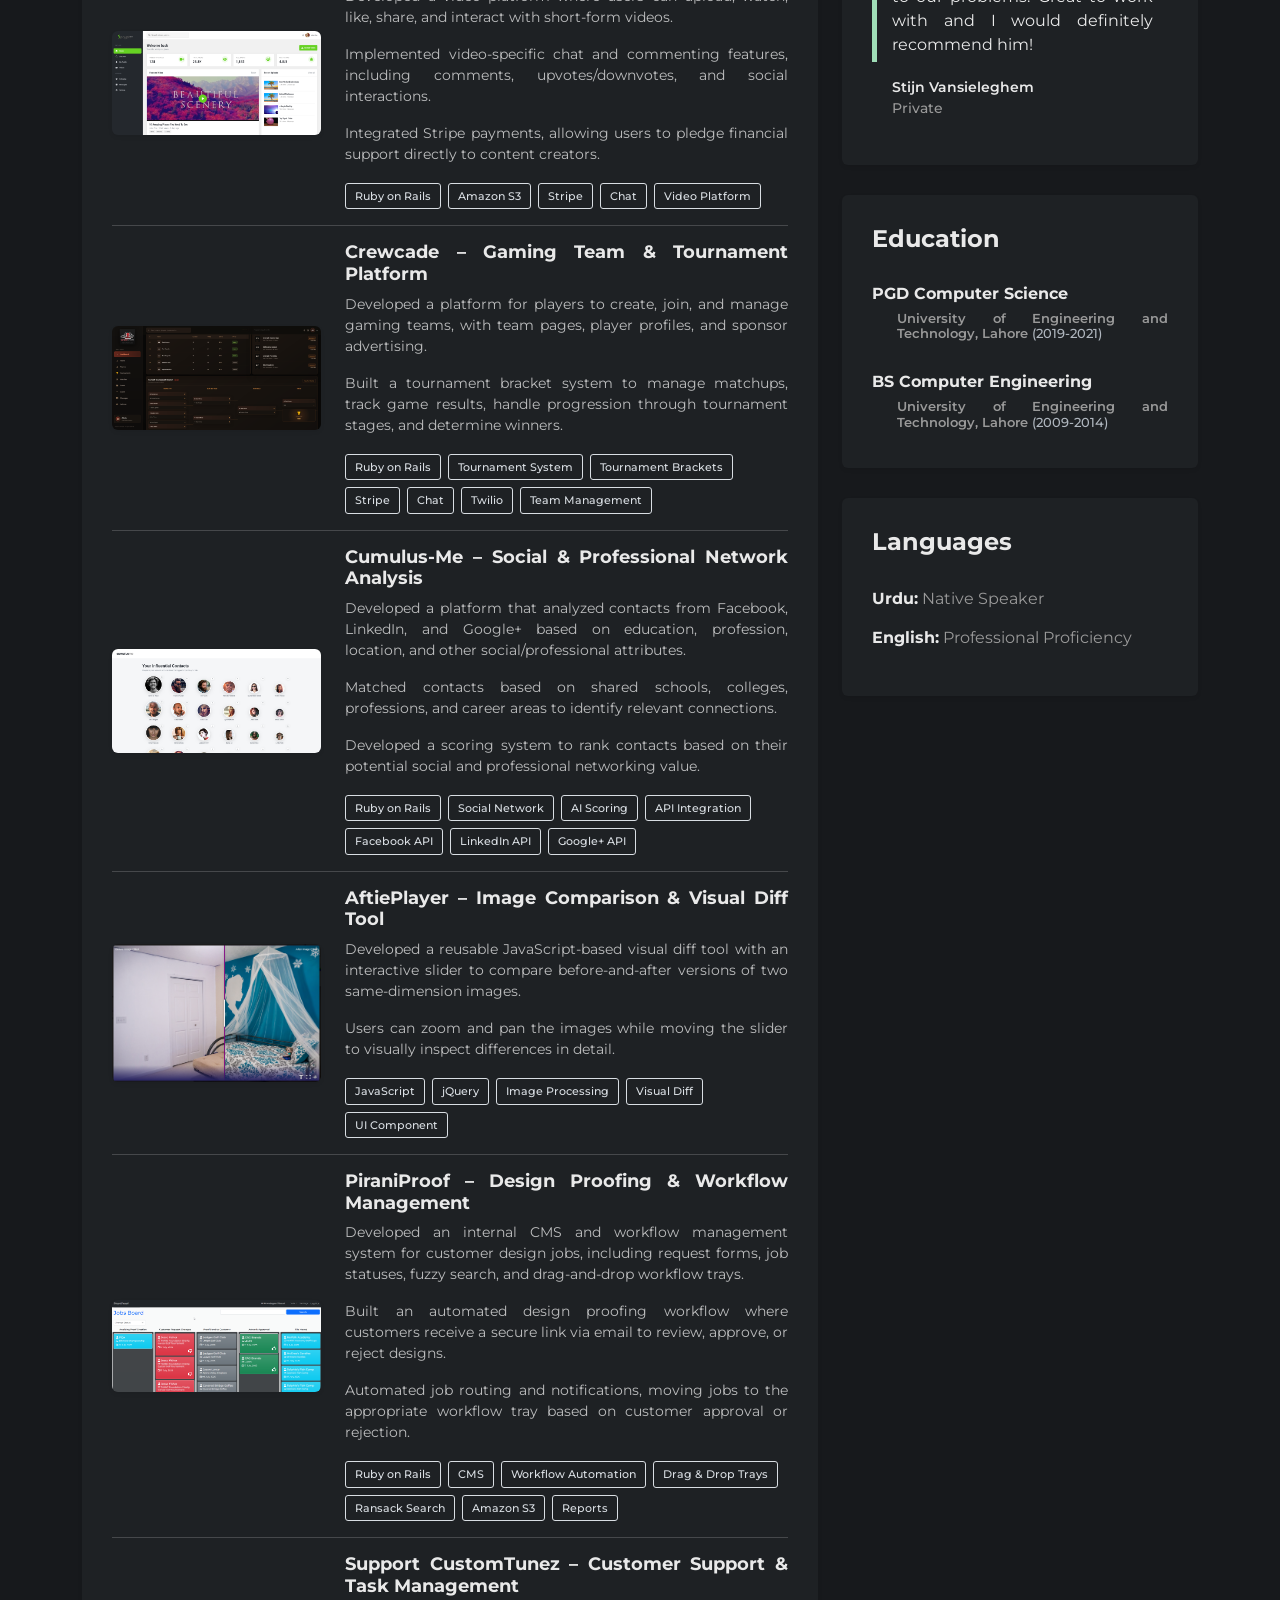
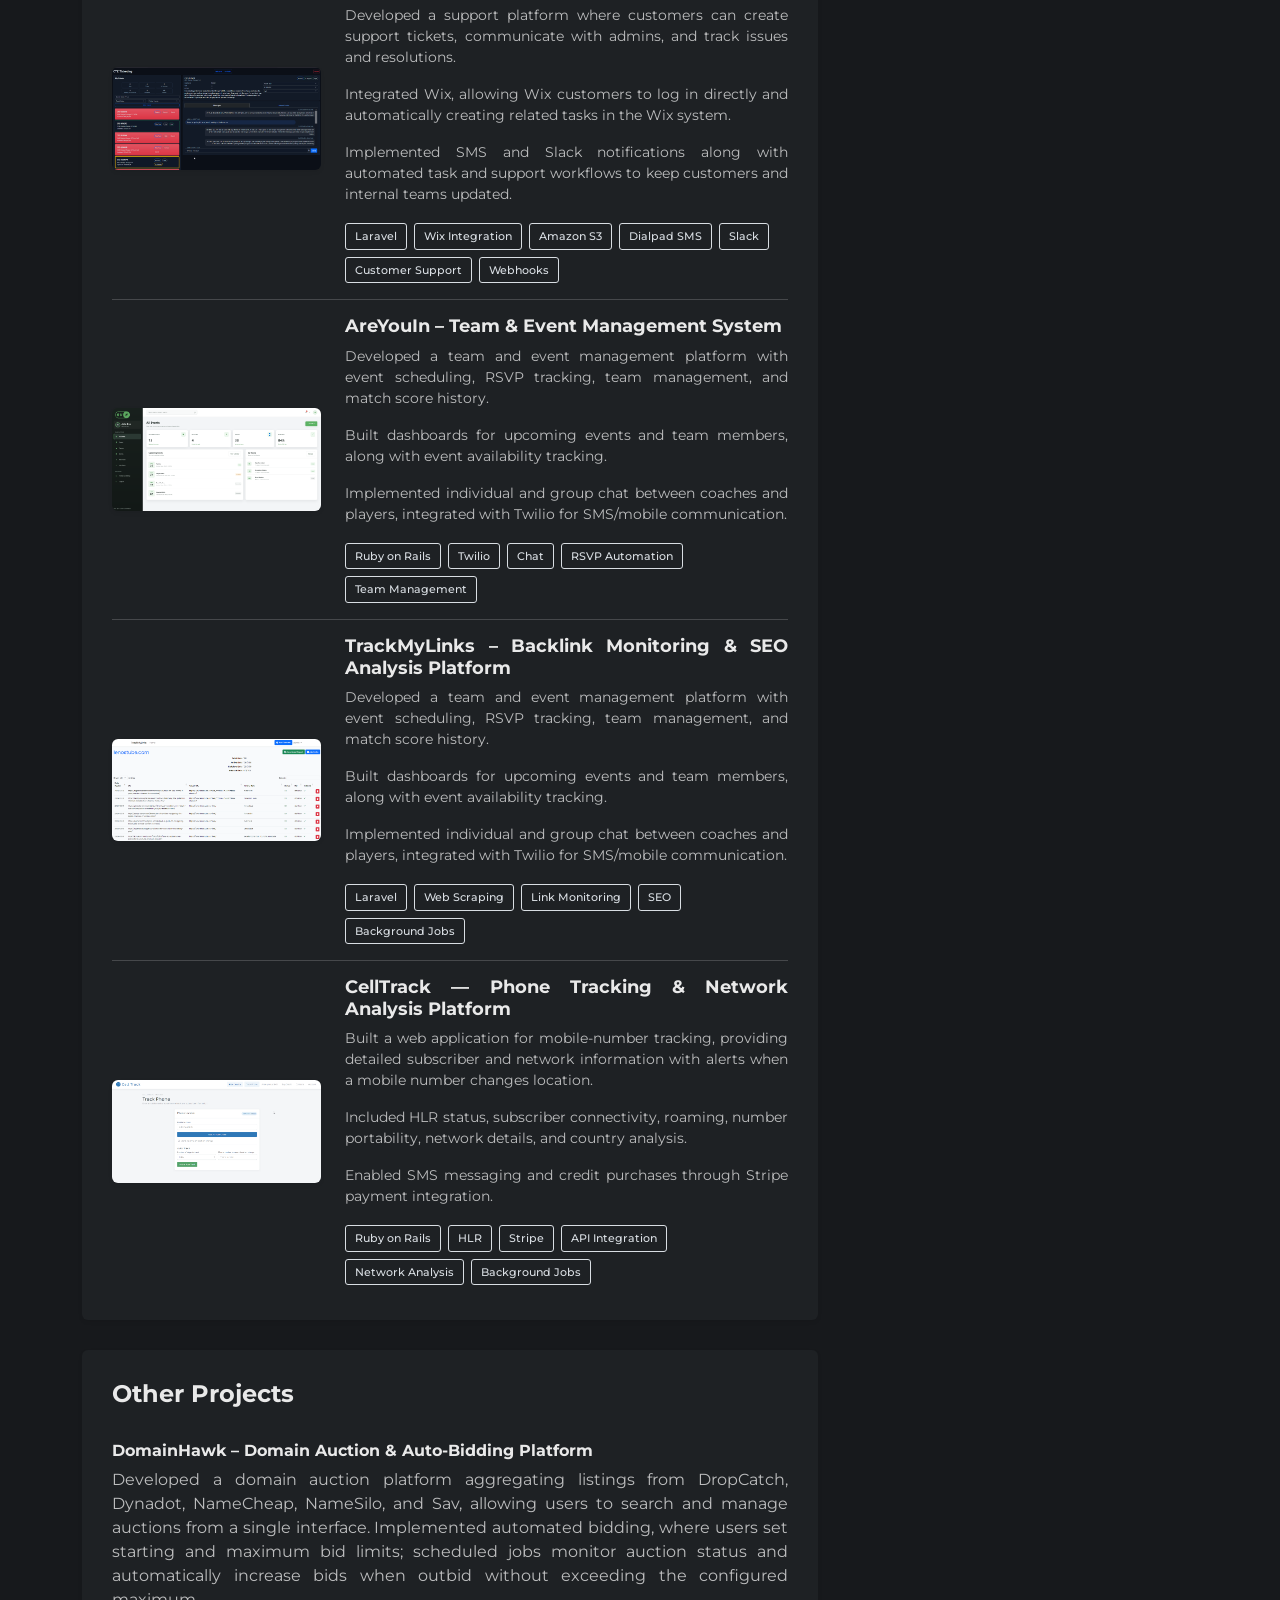
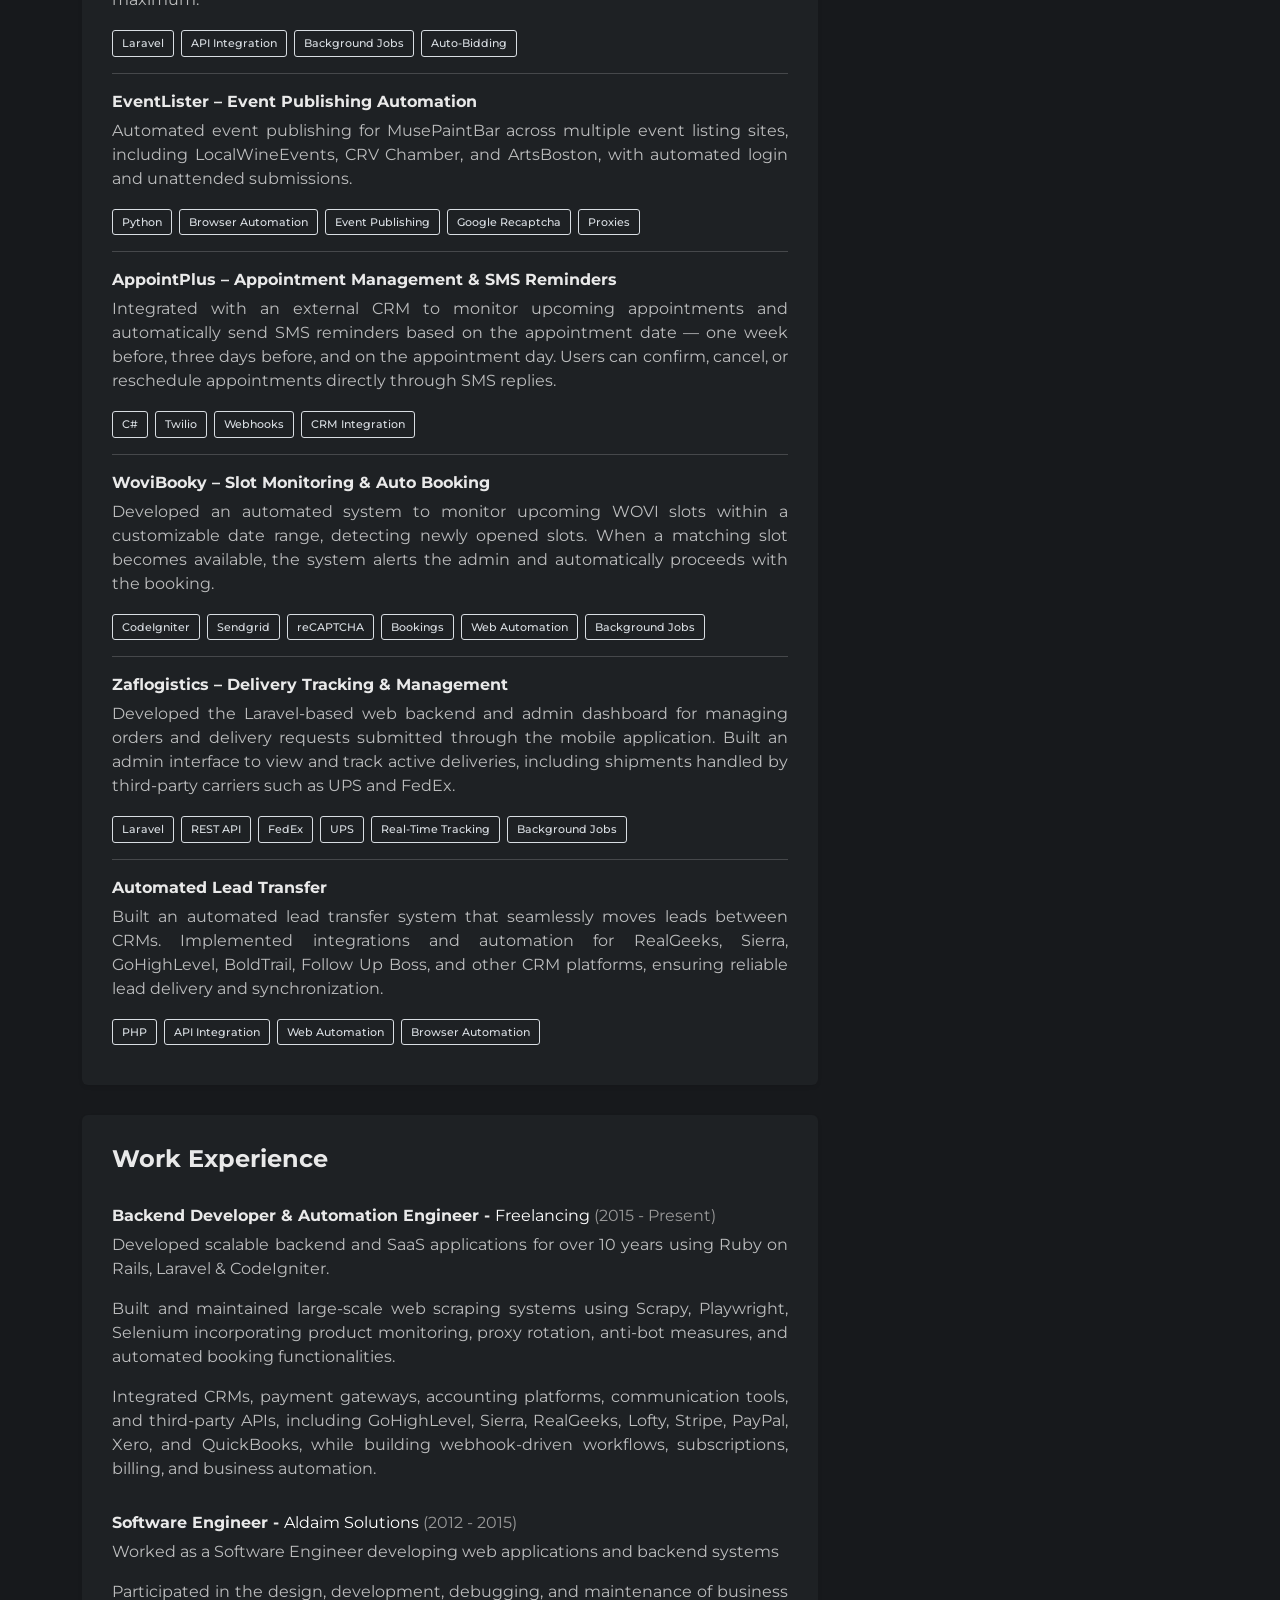
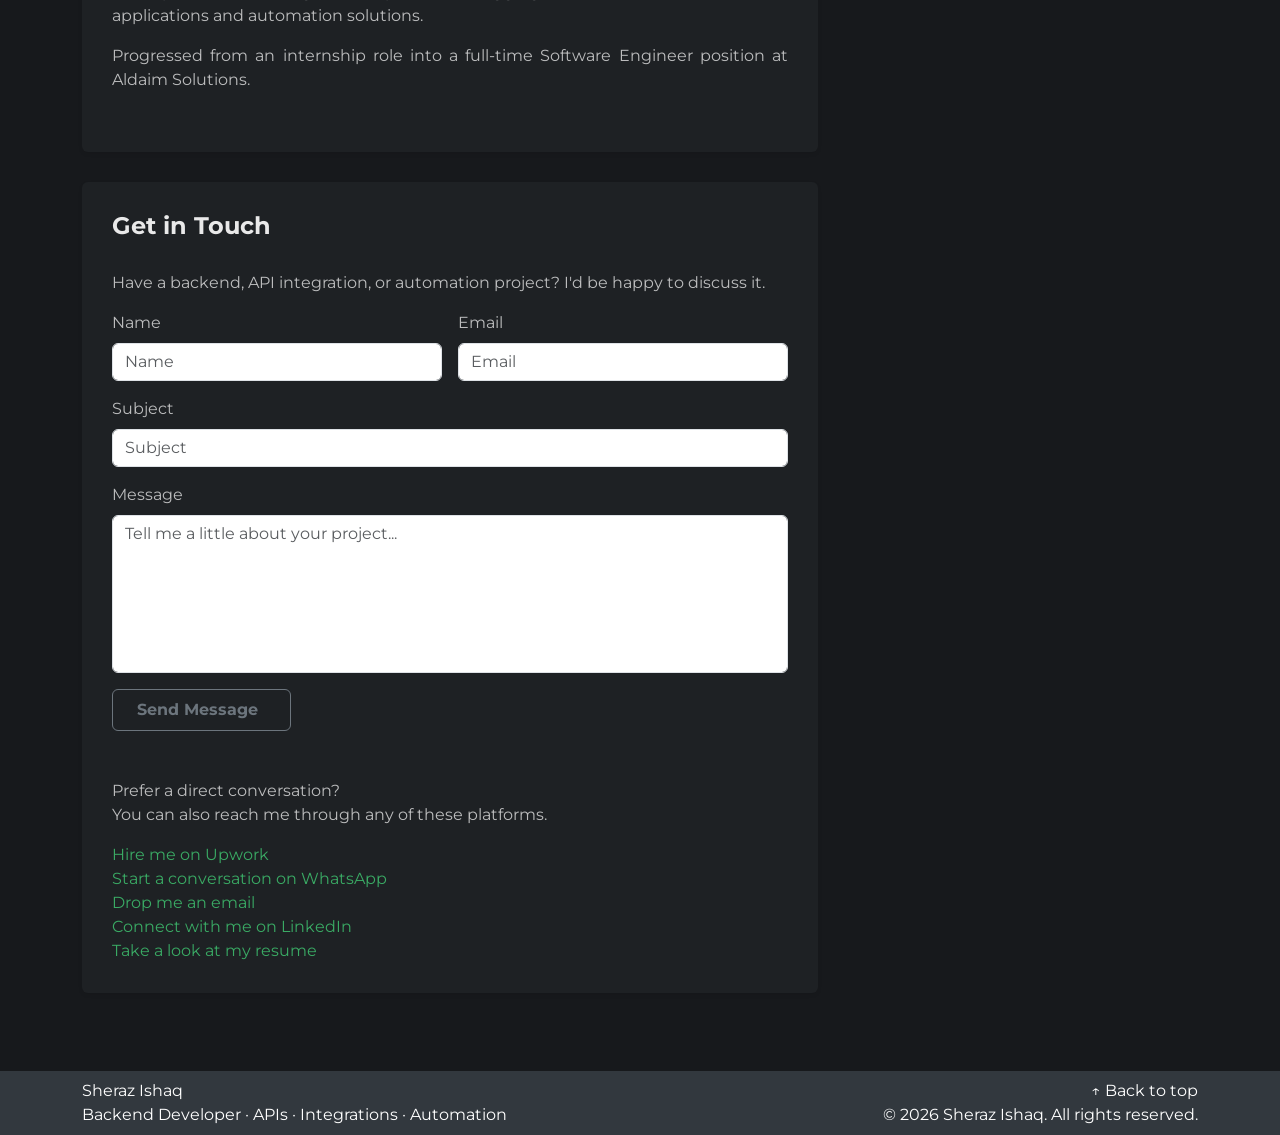
==== commit ccbe135e: "email fixed" ====
--- a/index.html
+++ b/index.html
@@ -732,7 +732,7 @@
 									</div>
 
 									<div class="col-12">
-										<button type="submit" class="btn btn-secondary px-4">
+										<button type="submit" class="btn btn-outline-secondary px-4">
 											Send Message <i class="fa fa-arrow-right ms-2" style="top: 0px !important;"></i>
 										</button>
 									</div>
@@ -770,7 +770,7 @@
 								</a>
 								<br>
 
-								<a href="mailto:your@email.com">
+								<a href="mailto:mrsherazishaq@gmail.com">
 									<i class="fa fa-envelope"></i>
 									<span>Drop me an email</span>
 								</a>
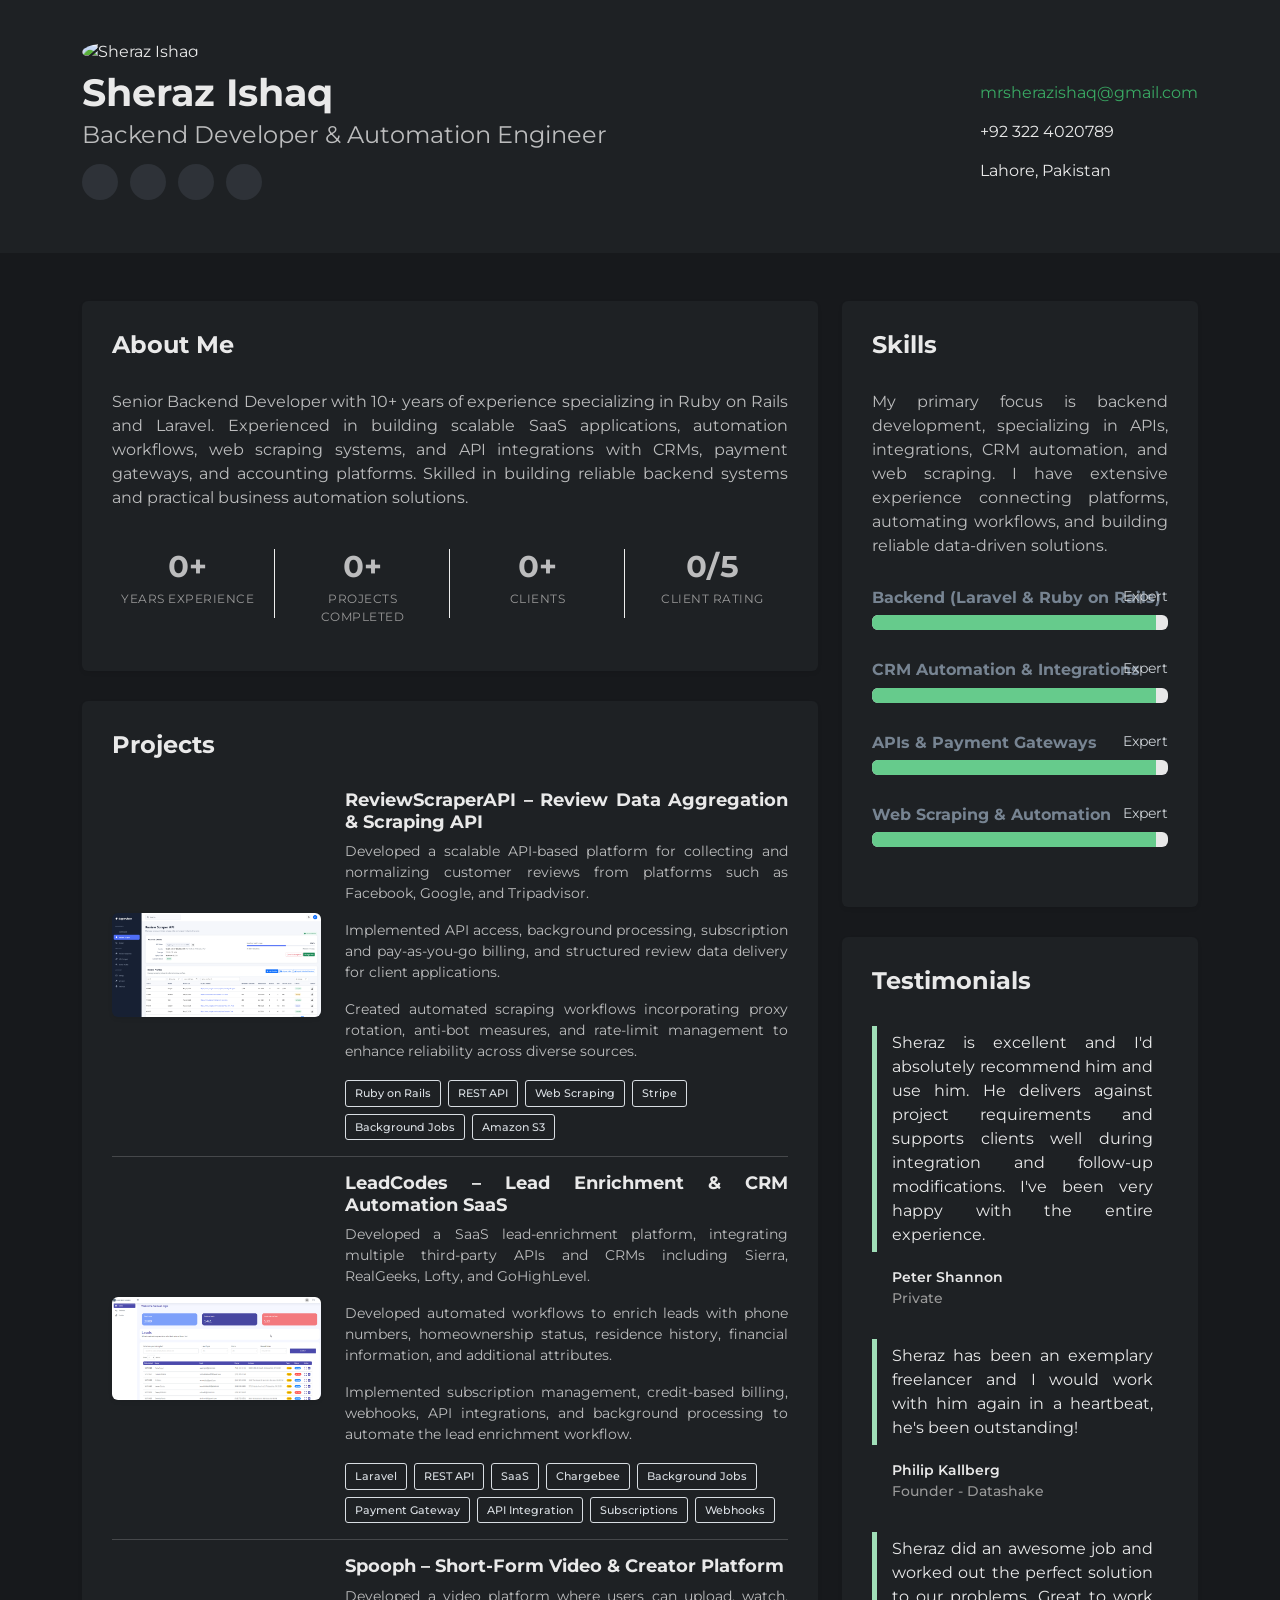
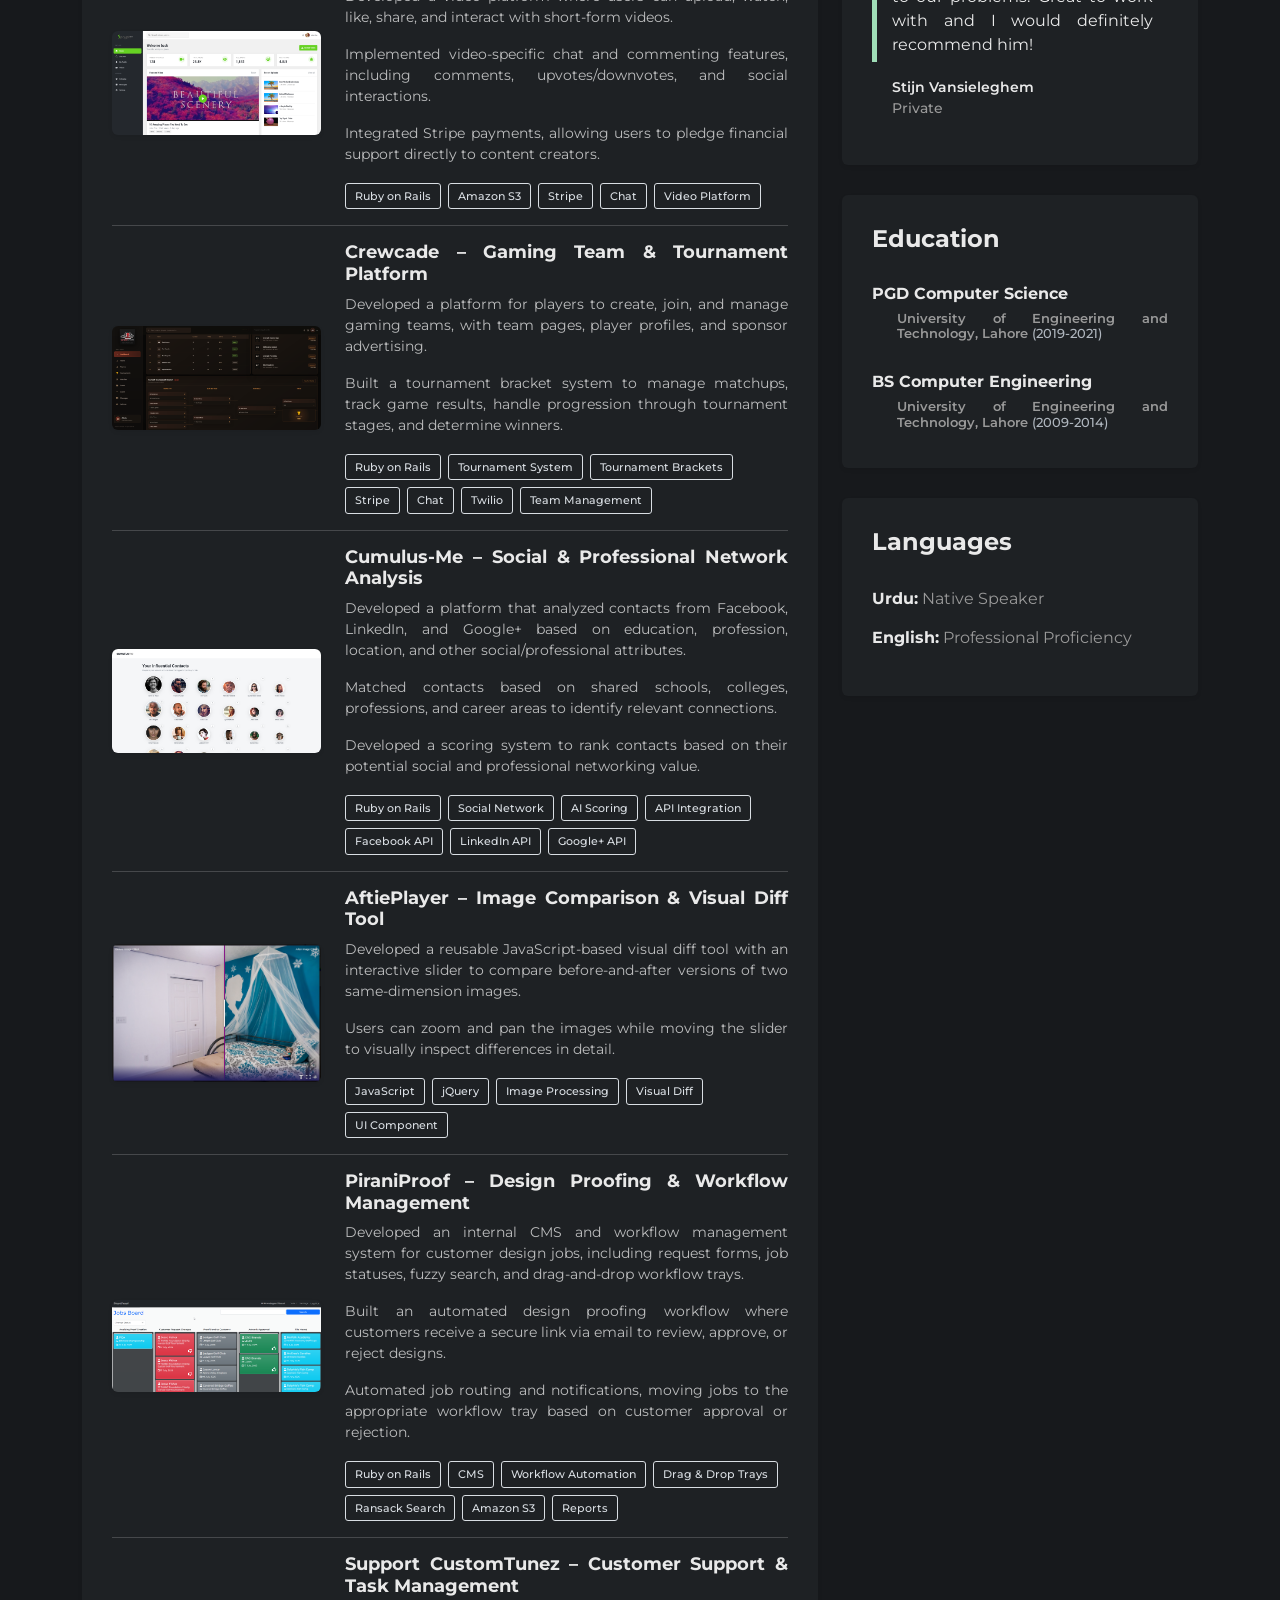
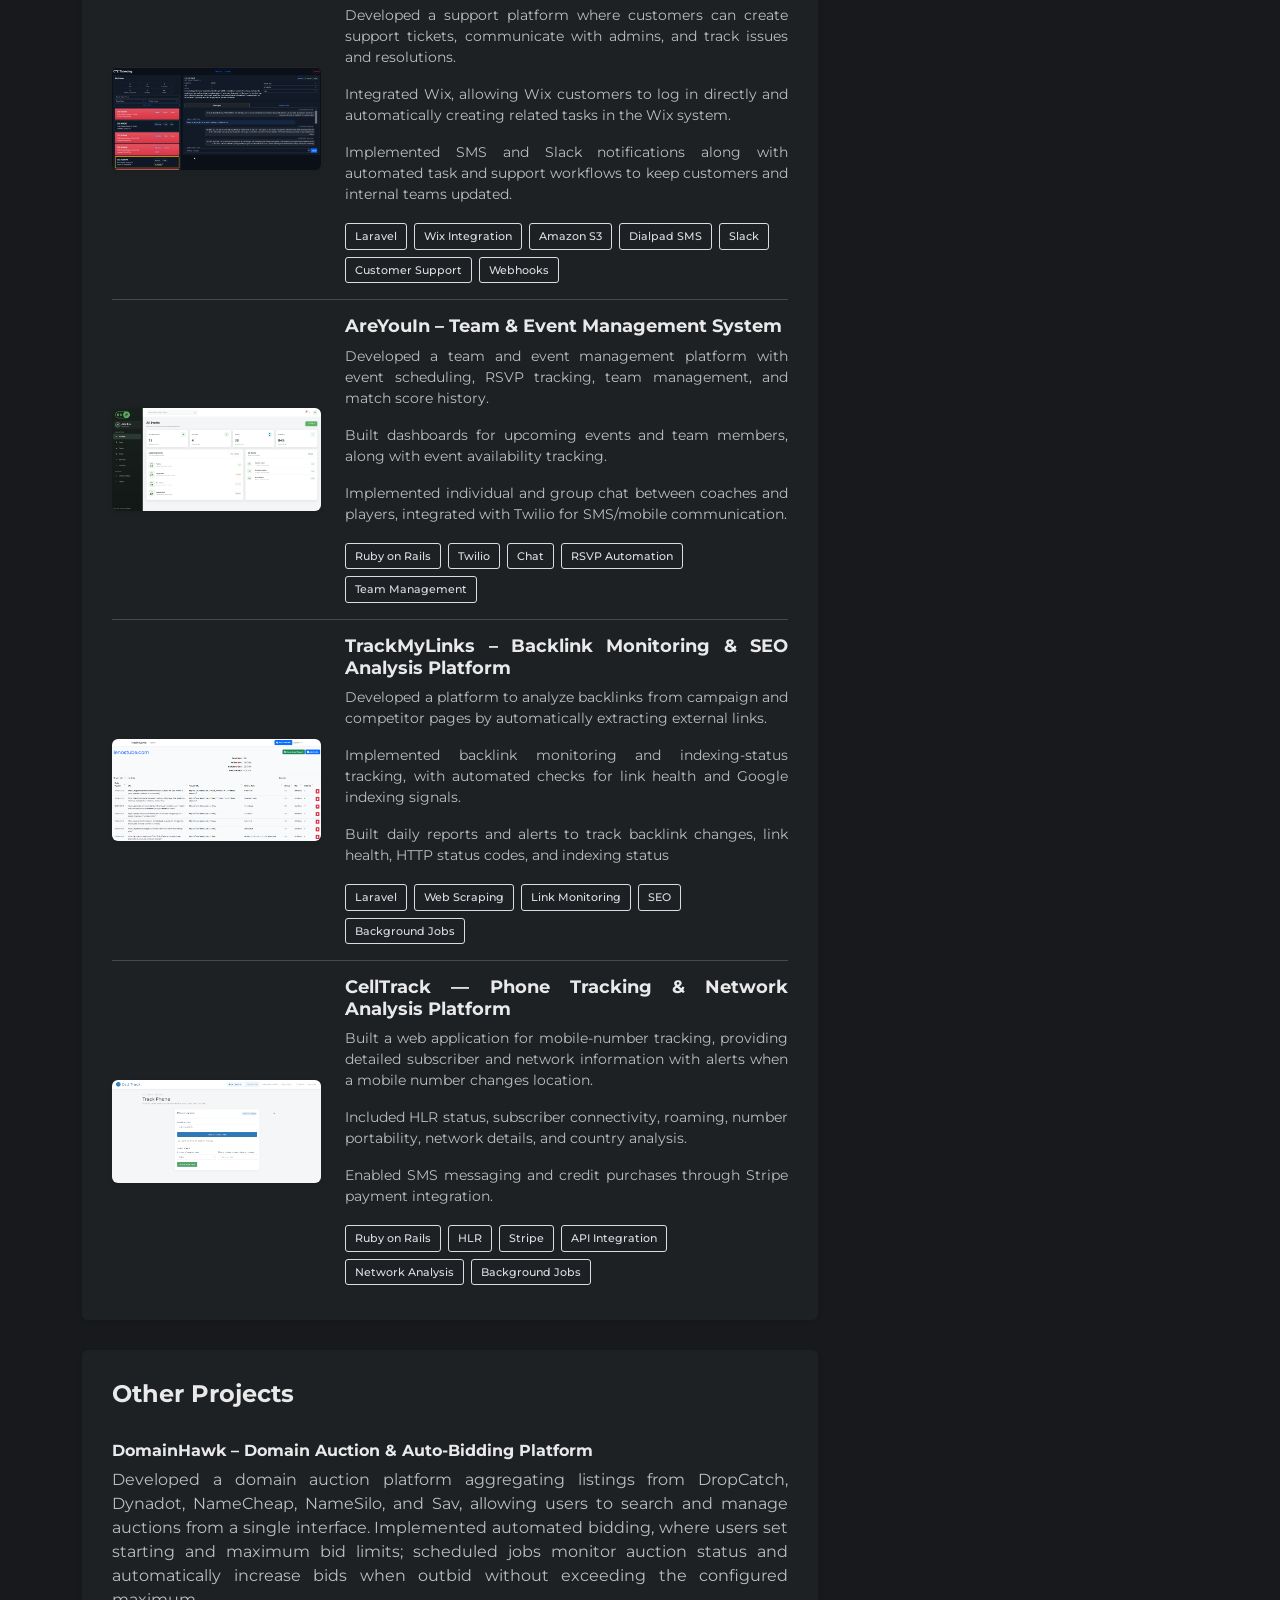
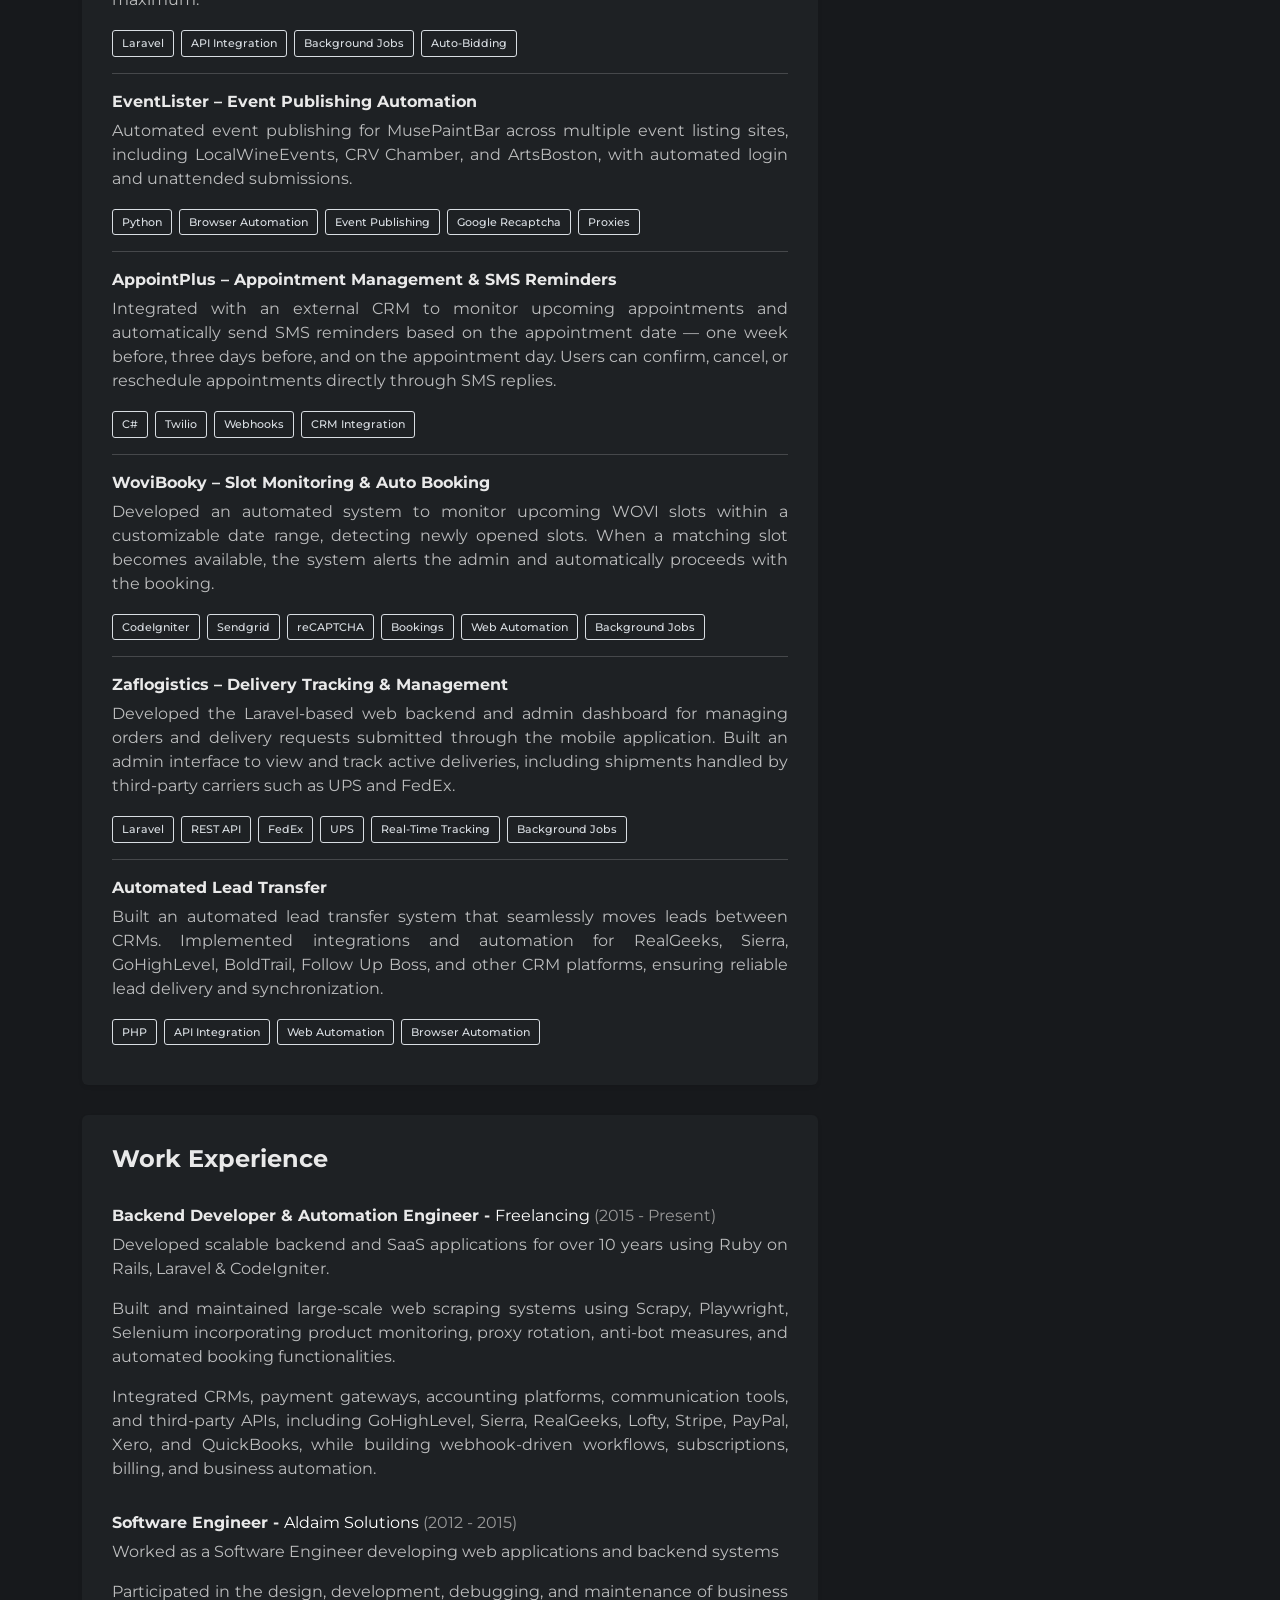
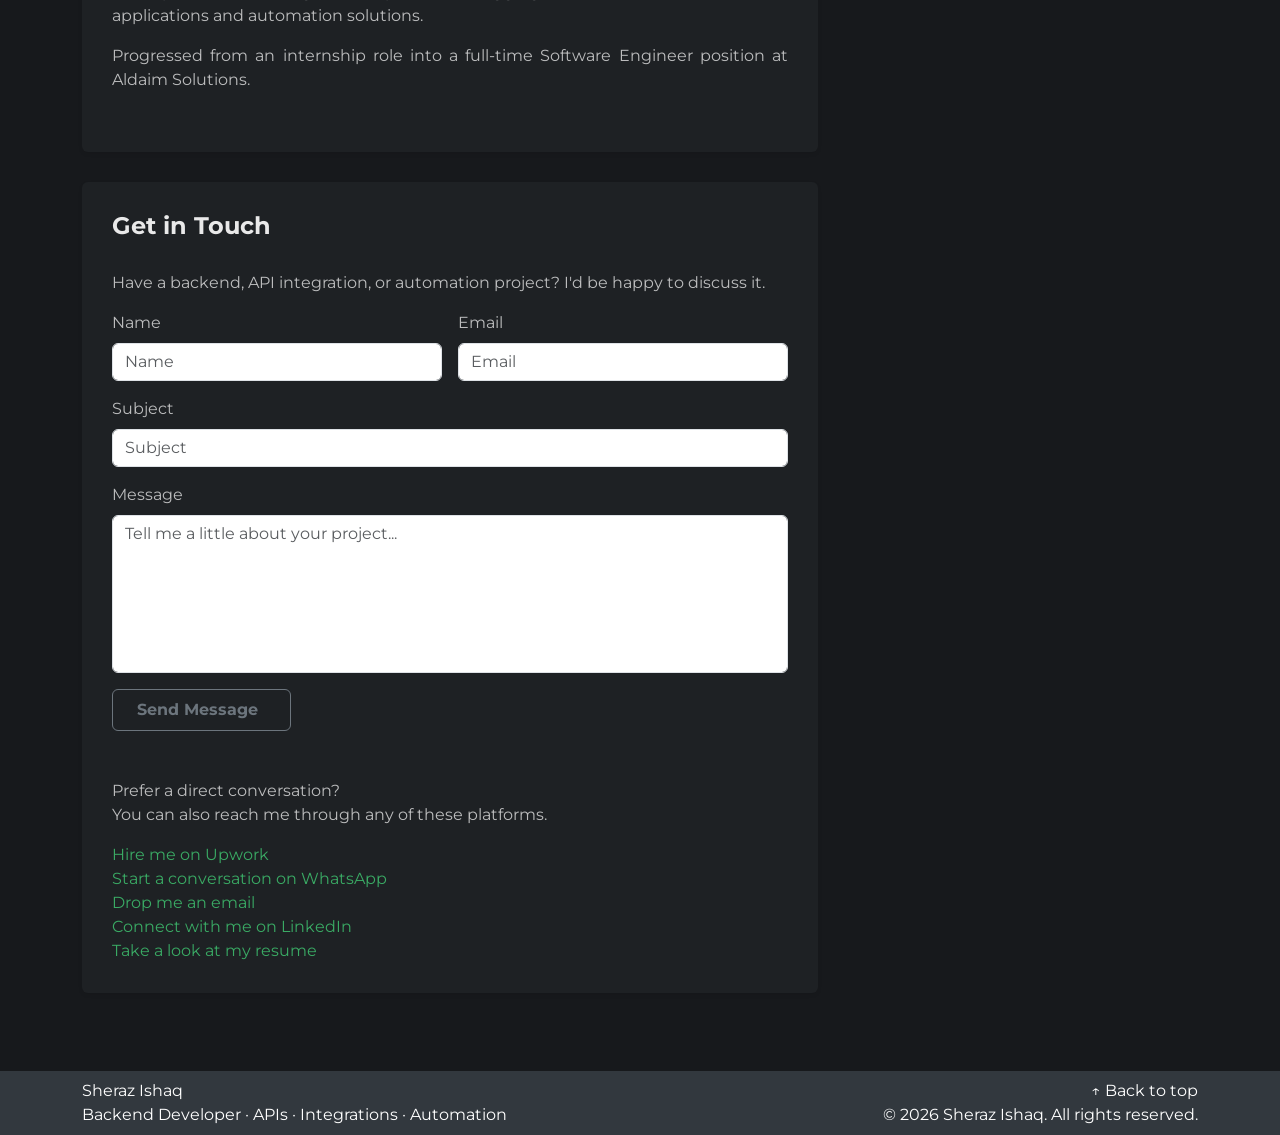
==== commit 88c0e7db: "trackmylinks project description fixed" ====
--- a/index.html
+++ b/index.html
@@ -42,7 +42,7 @@
 								</a>
 							</li>
 							<li class="list-inline-item">
-								<a href="https://www.linkedin.com/in/sheraz-ishaq-0784371b9/" target="_blank">
+								<a href="https://www.linkedin.com/in/sheraz-ishaq/" target="_blank">
 									<i class="fa-brands fa-linkedin-in"></i>
 								</a>
 							</li>
@@ -187,7 +187,7 @@
 									</p>
 
 									<p>
-										Created automated scraping workflows incorporating proxy rotation, anti-bot measures, and rate-limit management to enhance reliability across diverse sources
+										Created automated scraping workflows incorporating proxy rotation, anti-bot measures, and rate-limit management to enhance reliability across diverse sources.
 									</p>
 
 									<ul class="project-tags">
@@ -490,14 +490,14 @@
 									</h3>
 
 									<p>
-										Developed a team and event management platform with event scheduling, RSVP tracking, team management, and match score history.
-									</p>
-									<p>
-										Built dashboards for upcoming events and team members, along with event availability tracking.
-									</p>
-
-									<p>
-										Implemented individual and group chat between coaches and players, integrated with Twilio for SMS/mobile communication.
+										Developed a platform to analyze backlinks from campaign and competitor pages by automatically extracting external links.
+									</p>
+									<p>
+										Implemented backlink monitoring and indexing-status tracking, with automated checks for link health and Google indexing signals.
+									</p>
+
+									<p>
+										Built daily reports and alerts to track backlink changes, link health, HTTP status codes, and indexing status
 									</p>
 
 									<ul class="project-tags">
@@ -776,7 +776,7 @@
 								</a>
 								<br>
 
-								<a href="https://www.linkedin.com/in/sheraz-ishaq-0784371b9/" target="_blank">
+								<a href="https://www.linkedin.com/in/sheraz-ishaq/" target="_blank">
 									<i class="fa-brands fa-linkedin-in"></i>
 									<span>Connect with me on LinkedIn</span>
 								</a>
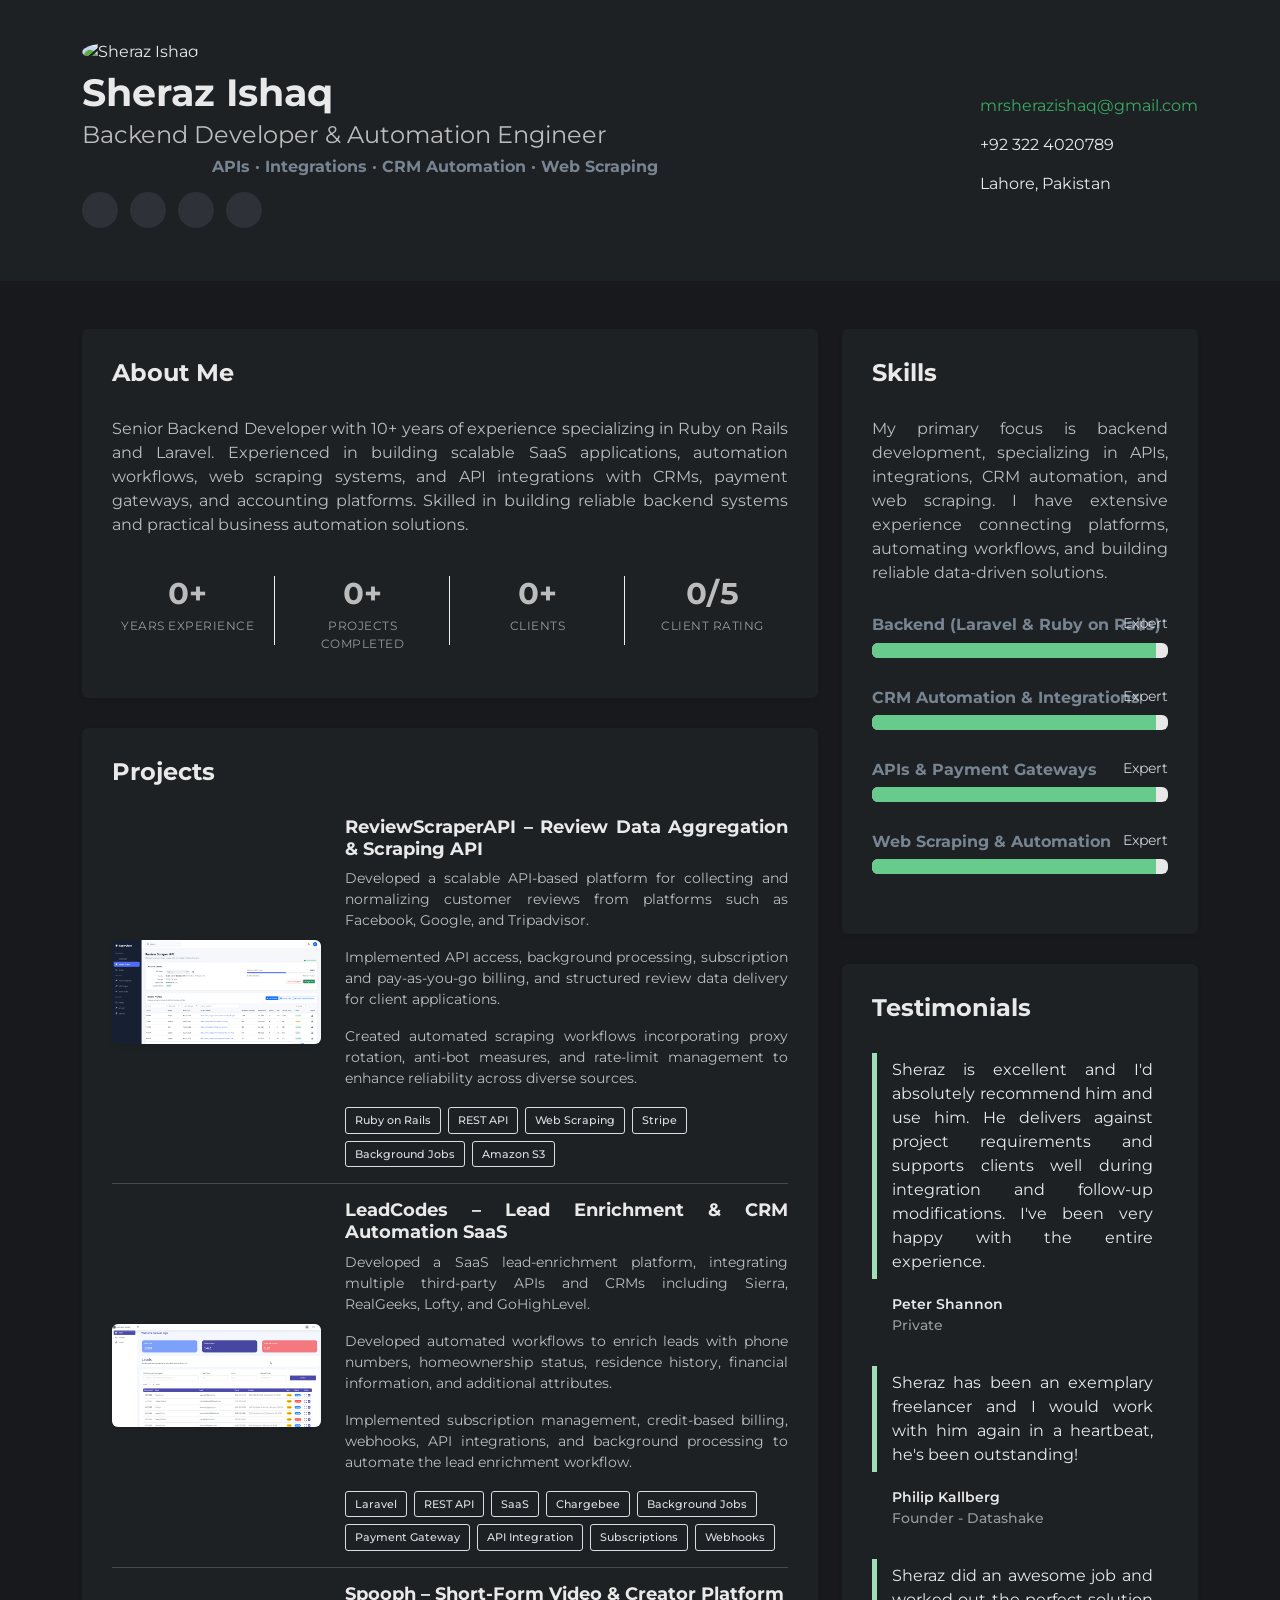
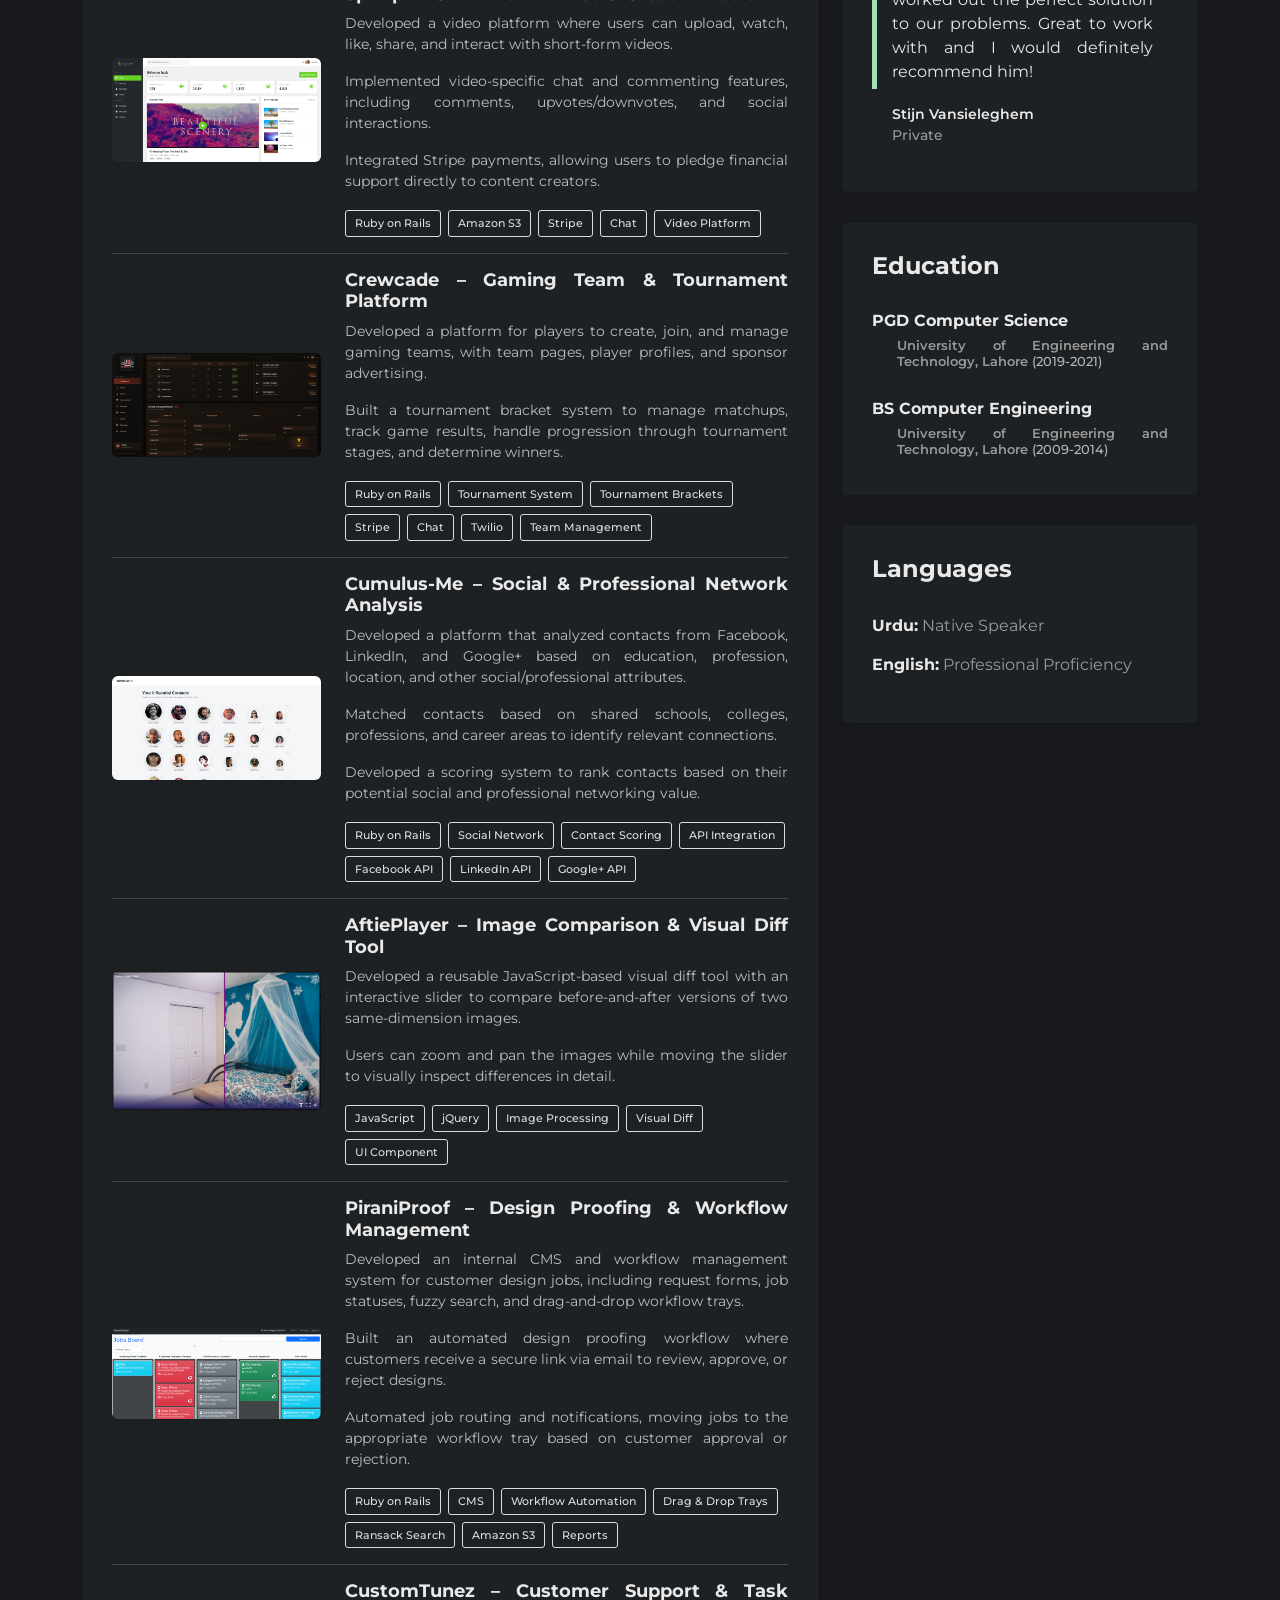
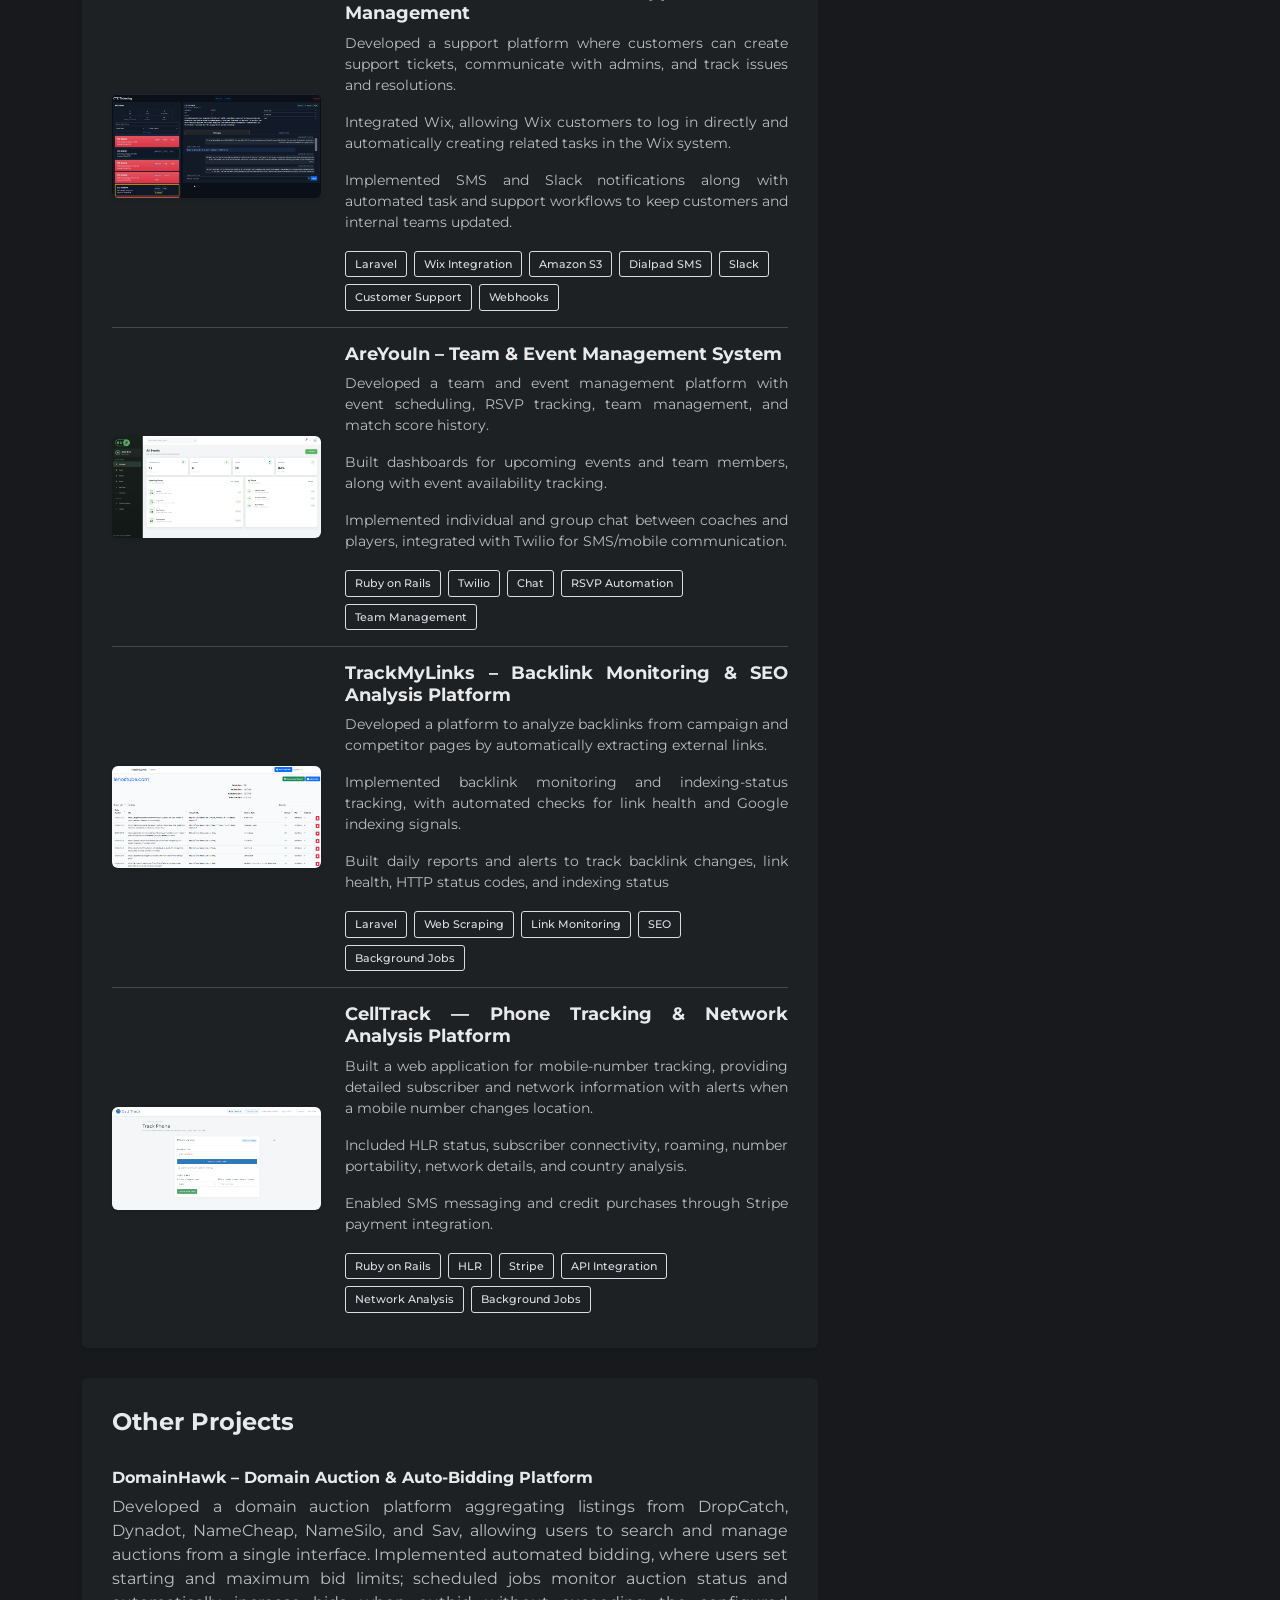
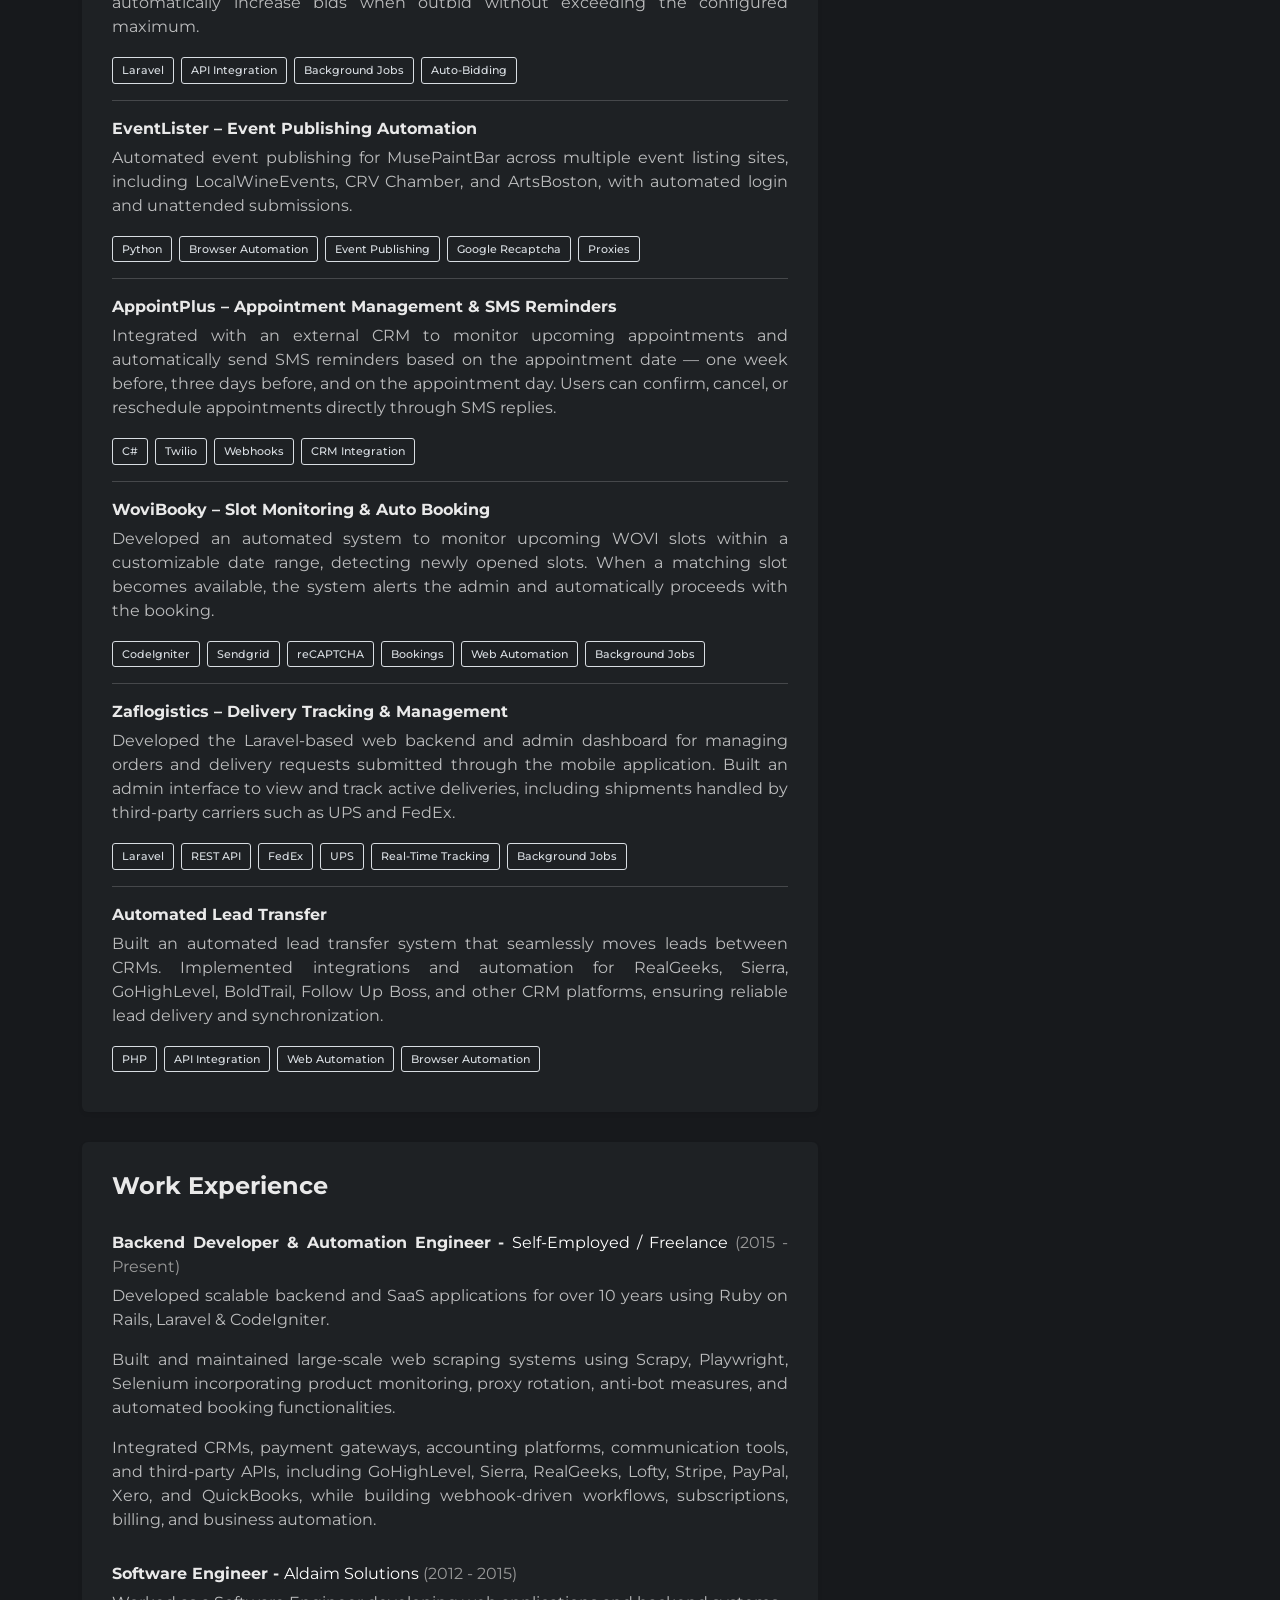
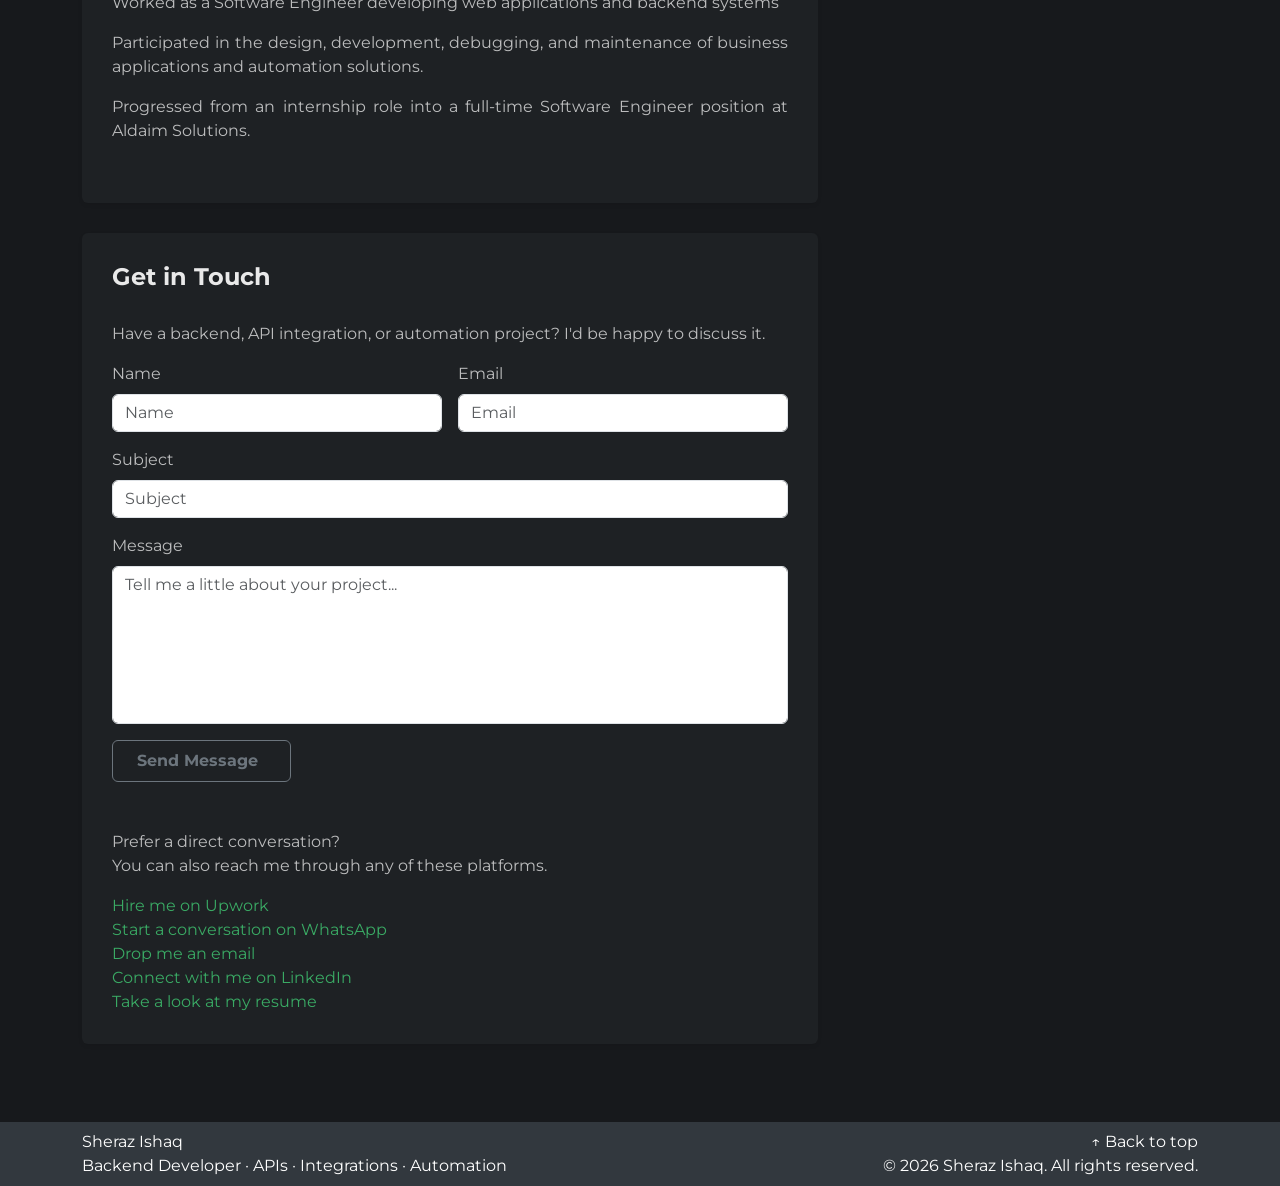
==== commit f708686f: "contact move to bttom" ====
--- a/index.html
+++ b/index.html
@@ -34,7 +34,10 @@
 
 					<div class="profile-content">
 						<h1 class="name"> Sheraz Ishaq </h1>
-						<h2 class="desc"> Backend Developer & Automation Engineer </h2>
+						<h2 class="desc">
+							Backend Developer & Automation Engineer
+						</h2>
+						<h6 class="desc2"> APIs · Integrations · CRM Automation · Web Scraping </h6>
 						<ul class="social list-inline">
 							<li class="list-inline-item">
 								<a href="https://upwork.com/freelancers/sherazishaq" title="Hire on Upwork" target="_blank">
@@ -90,6 +93,7 @@
 	<div class="container sections-wrapper py-5">
 		<div class="row">
 			<div class="primary col-lg-8 col-12">
+
 				<section class="about section">
 					<div class="section-inner shadow-sm rounded">
 						<h2 class="heading">About Me</h2>
@@ -331,7 +335,7 @@
 									<ul class="project-tags">
 										<li>Ruby on Rails</li>
 										<li>Social Network</li>
-										<li>AI Scoring</li>
+										<li>Contact Scoring</li>
 										<li>API Integration</li>
 										<li>Facebook API</li>
 										<li>LinkedIn API</li>
@@ -416,7 +420,7 @@
 
 								<div class="desc col-md-8 col-12">
 									<h3 class="title">
-										Support CustomTunez – Customer Support & Task Management
+										CustomTunez – Customer Support & Task Management
 									</h3>
 
 									<p>
@@ -661,7 +665,7 @@
 							<div class="item">
 								<h3 class="title">
 									Backend Developer & Automation Engineer - 
-									<span class="place"> Freelancing </span>
+									<span class="place"> Self-Employed / Freelance </span>
 									<span class="year">(2015 - Present)</span>
 								</h3>
 								
@@ -694,101 +698,6 @@
 								</p>
 							</div>
 							
-						</div>
-					</div>
-				</section>
-
-				<section class="contact section">
-					<div class="section-inner shadow-sm rounded">
-						<h2 class="heading"> Get in Touch  </h2>
-						<p> Have a backend, API integration, or automation project? I'd be happy to discuss it. </p>
-						<div class="content">
-							<form method="POST" action="https://formspree.io/f/mzzpwjgk" id="contactForm">
-
-								<div class="row g-3">
-									<div class="col-md-6">
-										<label for="contactName" class="form-label">Name</label>
-
-										<input name="contactName" class="form-control" type="text" id="contactName" placeholder="Name" required>
-
-									</div>
-
-									<div class="col-md-6">
-										<label for="contactEmail" class="form-label">Email</label>
-
-										<input name="contactEmail"  class="form-control" type="email" id="contactEmail" placeholder="Email" required>
-									</div>
-
-									<div class="col-12">
-										<label for="contactSubject" class="form-label">Subject</label>
-
-										<input name="contactSubject" class="form-control" type="text" id="contactSubject" placeholder="Subject" required>
-									</div>
-
-									<div class="col-12">
-										<label for="contactMessage" class="form-label">Message</label>
-
-										<textarea name="contactMessage" class="form-control" rows="6" placeholder="Tell me a little about your project..." style="resize: none;" required></textarea>
-									</div>
-
-									<div class="col-12">
-										<button type="submit" class="btn btn-outline-secondary px-4">
-											Send Message <i class="fa fa-arrow-right ms-2" style="top: 0px !important;"></i>
-										</button>
-									</div>
-
-								</div>
-
-							</form>
-
-
-							<div id="message-warning" class=" my-2 text-danger d-none">
-								<i class="fa fa-exclamation me-2"></i>Oops! There was a problem submitting your form.<br>
-							</div>
-							<div id="message-success" class=" my-2 text-success d-none">
-								<i class="fa fa-check me-2"></i>Your message was sent, thank you!<br>
-							</div>
-						</div>
-
-						<div class="content mt-5">
-							<p>
-								Prefer a direct conversation? <br>
-								You can also reach me through any of these platforms.
-							</p>
-
-							<div class="contact-links">
-
-								<a href="https://upwork.com/freelancers/sherazishaq" target="_blank">
-									<i class="fa-brands fa-upwork"></i>
-									<span>Hire me on Upwork</span>
-								</a>
-								<br>
-
-								<a href="https://api.whatsapp.com/send?phone=923224020789" target="_blank">
-									<i class="fa-brands fa-whatsapp"></i>
-									<span>Start a conversation on WhatsApp</span>
-								</a>
-								<br>
-
-								<a href="mailto:mrsherazishaq@gmail.com">
-									<i class="fa fa-envelope"></i>
-									<span>Drop me an email</span>
-								</a>
-								<br>
-
-								<a href="https://www.linkedin.com/in/sheraz-ishaq/" target="_blank">
-									<i class="fa-brands fa-linkedin-in"></i>
-									<span>Connect with me on LinkedIn</span>
-								</a>
-								<br>
-
-								<a href="assets/SherazIshaqResume.pdf" target="_blank">
-									<i class="fa fa-file-lines"></i>
-									<span>Take a look at my resume</span>
-								</a>
-							</div>
-
-
 						</div>
 					</div>
 				</section>
@@ -981,6 +890,105 @@
 
 			</div>
 		</div>
+
+		<div class="row">
+			<div class="primary col-lg-8 col-12">
+				<section class="contact section">
+					<div class="section-inner shadow-sm rounded">
+						<h2 class="heading"> Get in Touch  </h2>
+						<p> Have a backend, API integration, or automation project? I'd be happy to discuss it. </p>
+						<div class="content">
+							<form method="POST" action="https://formspree.io/f/mzzpwjgk" id="contactForm">
+
+								<div class="row g-3">
+									<div class="col-md-6">
+										<label for="contactName" class="form-label">Name</label>
+
+										<input name="contactName" class="form-control" type="text" id="contactName" placeholder="Name" required>
+
+									</div>
+
+									<div class="col-md-6">
+										<label for="contactEmail" class="form-label">Email</label>
+
+										<input name="contactEmail"  class="form-control" type="email" id="contactEmail" placeholder="Email" required>
+									</div>
+
+									<div class="col-12">
+										<label for="contactSubject" class="form-label">Subject</label>
+
+										<input name="contactSubject" class="form-control" type="text" id="contactSubject" placeholder="Subject" required>
+									</div>
+
+									<div class="col-12">
+										<label for="contactMessage" class="form-label">Message</label>
+
+										<textarea name="contactMessage" class="form-control" rows="6" placeholder="Tell me a little about your project..." style="resize: none;" required></textarea>
+									</div>
+
+									<div class="col-12">
+										<button type="submit" class="btn btn-outline-secondary px-4">
+											Send Message <i class="fa fa-arrow-right ms-2" style="top: 0px !important;"></i>
+										</button>
+									</div>
+
+								</div>
+
+							</form>
+
+
+							<div id="message-warning" class=" my-2 text-danger d-none">
+								<i class="fa fa-exclamation me-2"></i>Oops! There was a problem submitting your form.<br>
+							</div>
+							<div id="message-success" class=" my-2 text-success d-none">
+								<i class="fa fa-check me-2"></i>Your message was sent, thank you!<br>
+							</div>
+						</div>
+
+						<div class="content mt-5">
+							<p>
+								Prefer a direct conversation? <br>
+								You can also reach me through any of these platforms.
+							</p>
+
+							<div class="contact-links">
+
+								<a href="https://upwork.com/freelancers/sherazishaq" target="_blank">
+									<i class="fa-brands fa-upwork"></i>
+									<span>Hire me on Upwork</span>
+								</a>
+								<br>
+
+								<a href="https://api.whatsapp.com/send?phone=923224020789" target="_blank">
+									<i class="fa-brands fa-whatsapp"></i>
+									<span>Start a conversation on WhatsApp</span>
+								</a>
+								<br>
+
+								<a href="mailto:mrsherazishaq@gmail.com">
+									<i class="fa fa-envelope"></i>
+									<span>Drop me an email</span>
+								</a>
+								<br>
+
+								<a href="https://www.linkedin.com/in/sheraz-ishaq/" target="_blank">
+									<i class="fa-brands fa-linkedin-in"></i>
+									<span>Connect with me on LinkedIn</span>
+								</a>
+								<br>
+
+								<a href="assets/SherazIshaqResume.pdf" target="_blank">
+									<i class="fa fa-file-lines"></i>
+									<span>Take a look at my resume</span>
+								</a>
+							</div>
+
+
+						</div>
+					</div>
+				</section>
+			</div>
+		</div>
 	</div>
 	
 	<!-- ******FOOTER****** -->
--- a/assets/css/styles.css
+++ b/assets/css/styles.css
@@ -137,7 +137,16 @@
 	font-weight: 400;
 	font-size: 24px;
 	margin-top: 0;
+}
+
+.header .profile-content .desc2 {
 	margin-bottom: 15px;
+}
+
+@media (min-width: 768px) {
+	.desc2 {
+		margin-left: 130px;
+	}
 }
 
 .header .profile-content .social a {
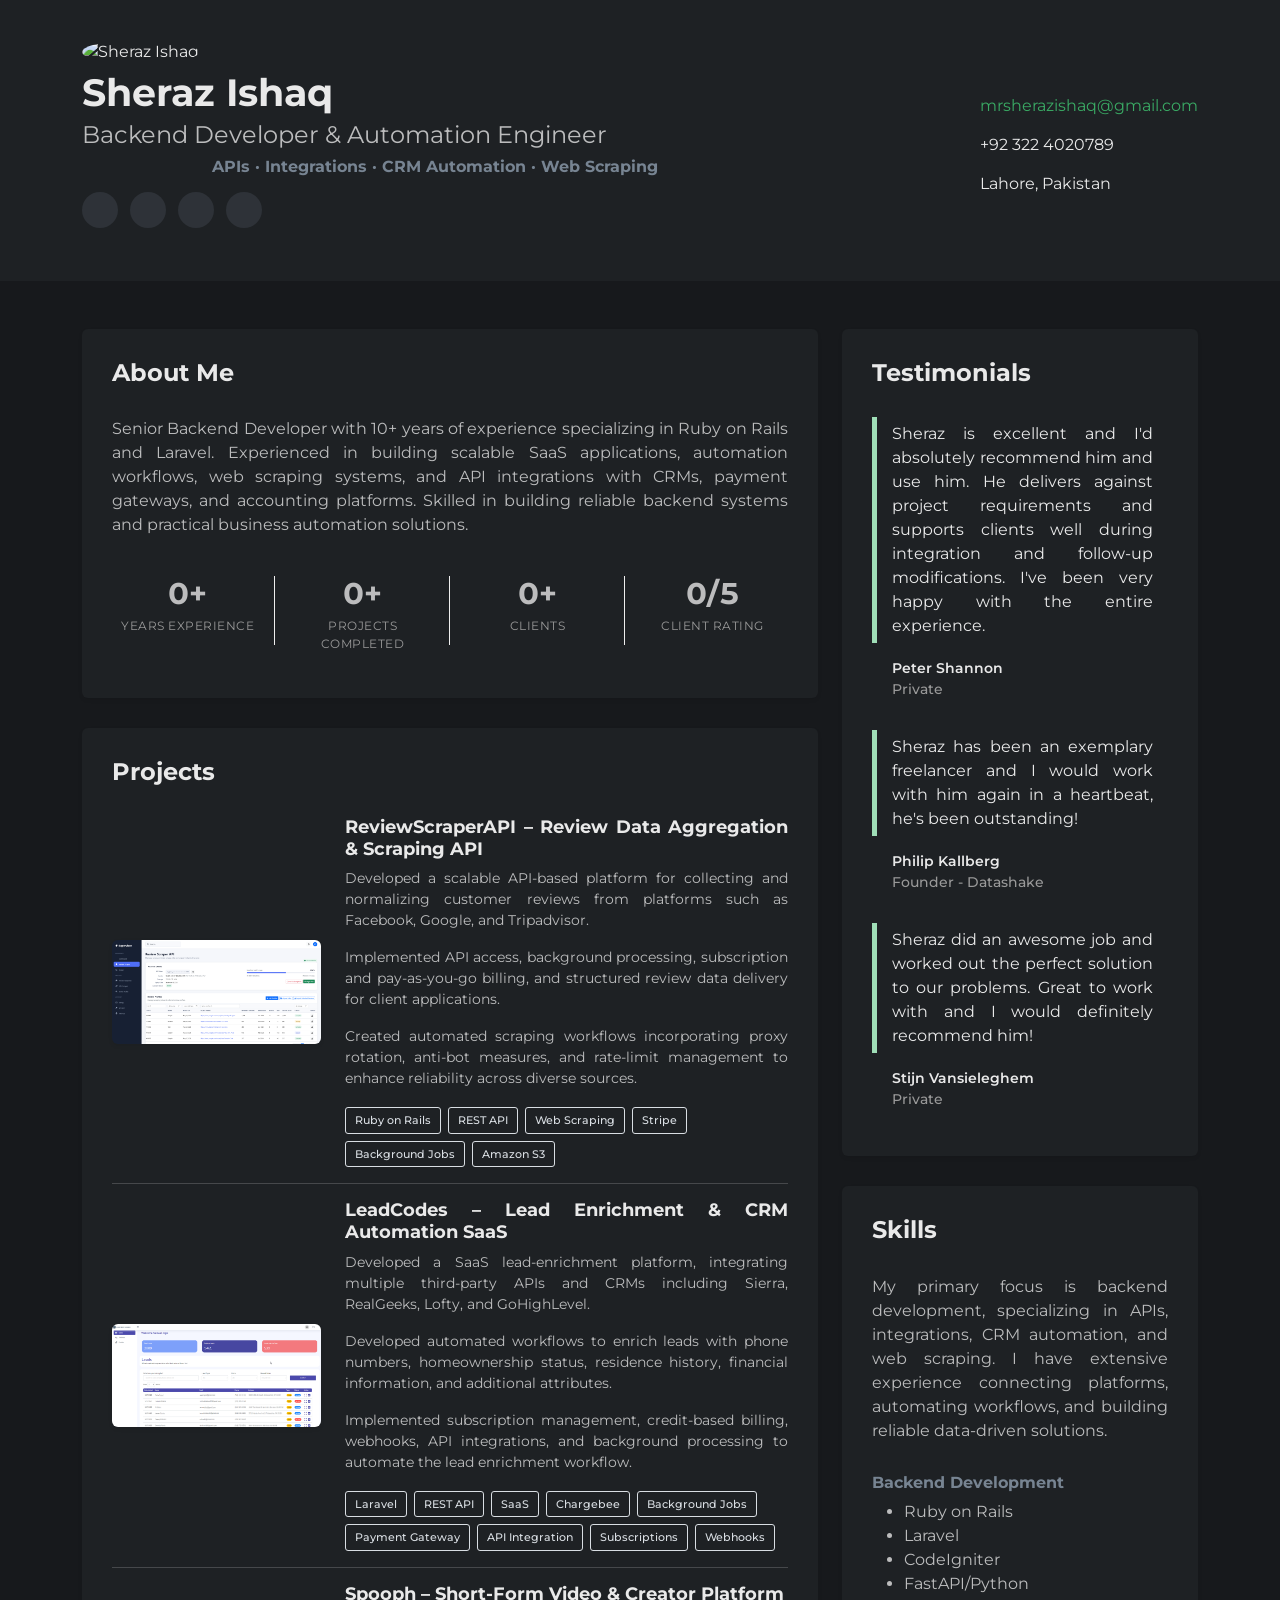
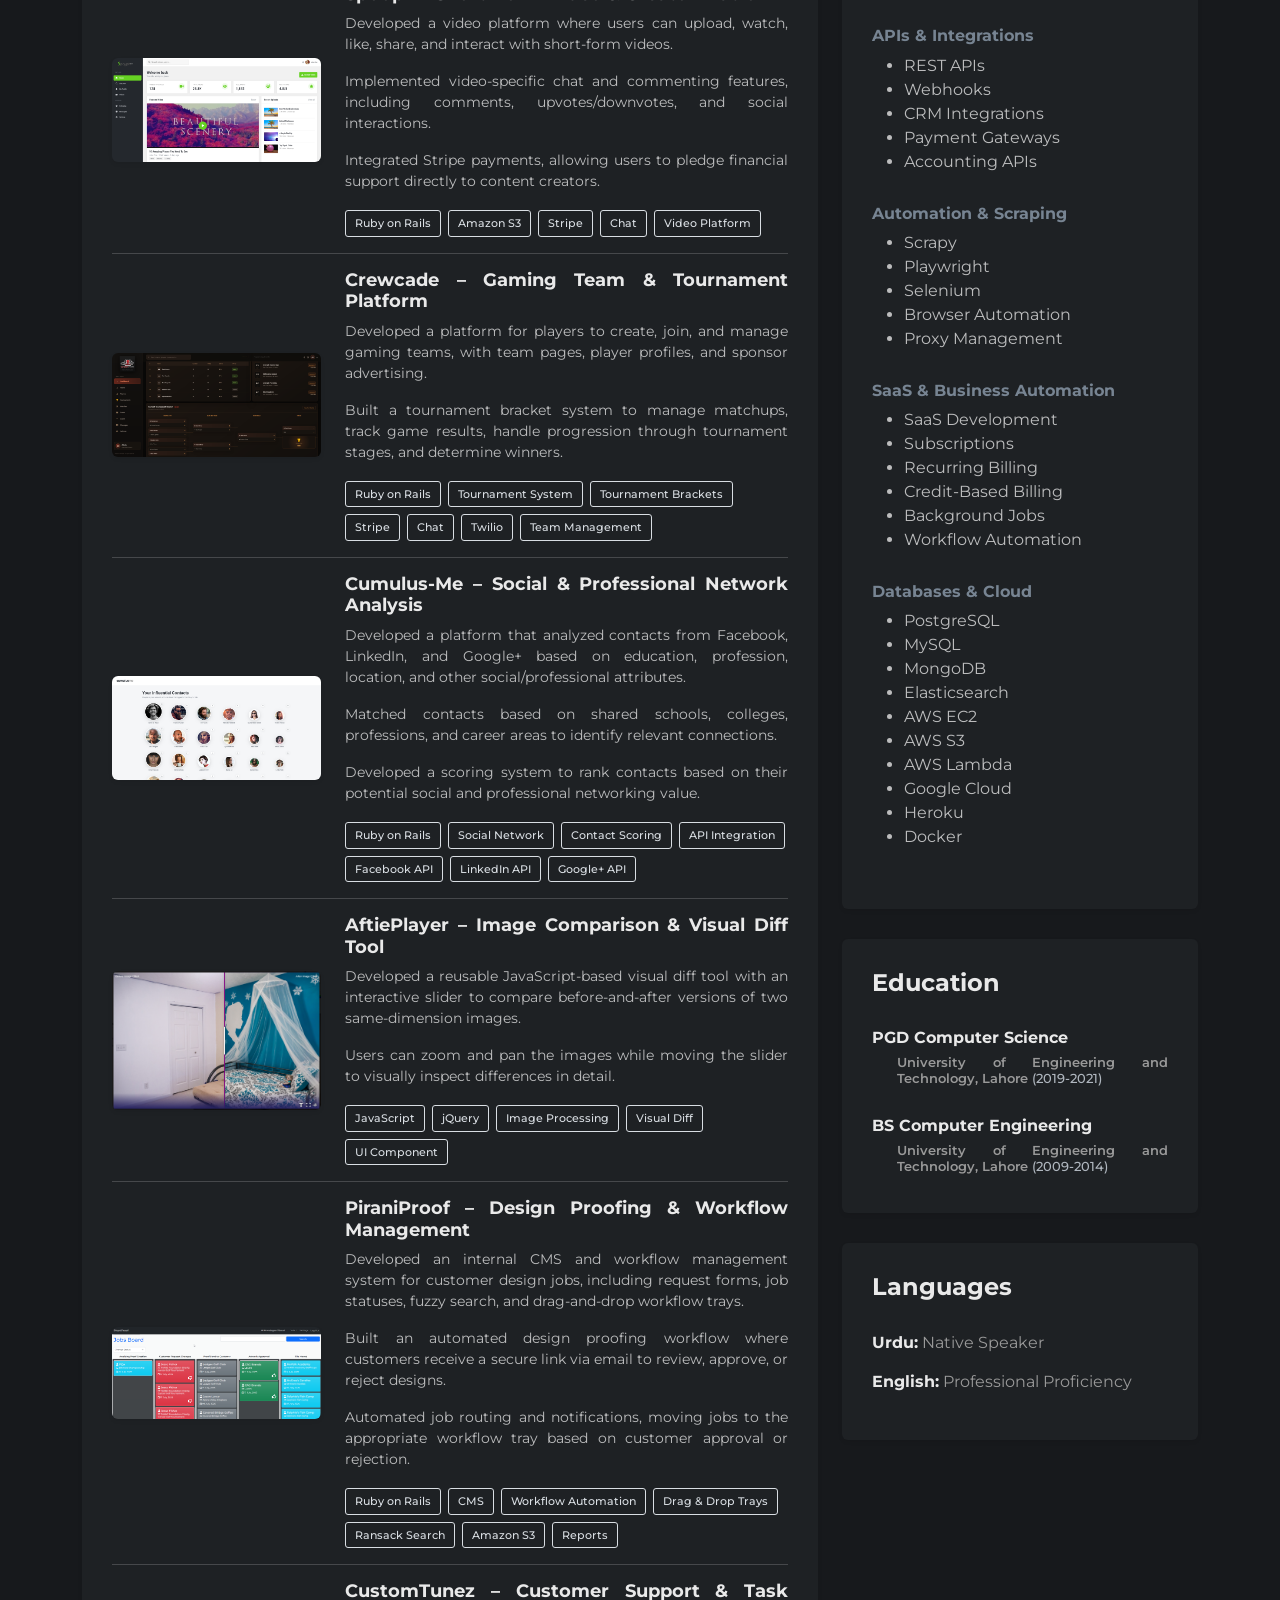
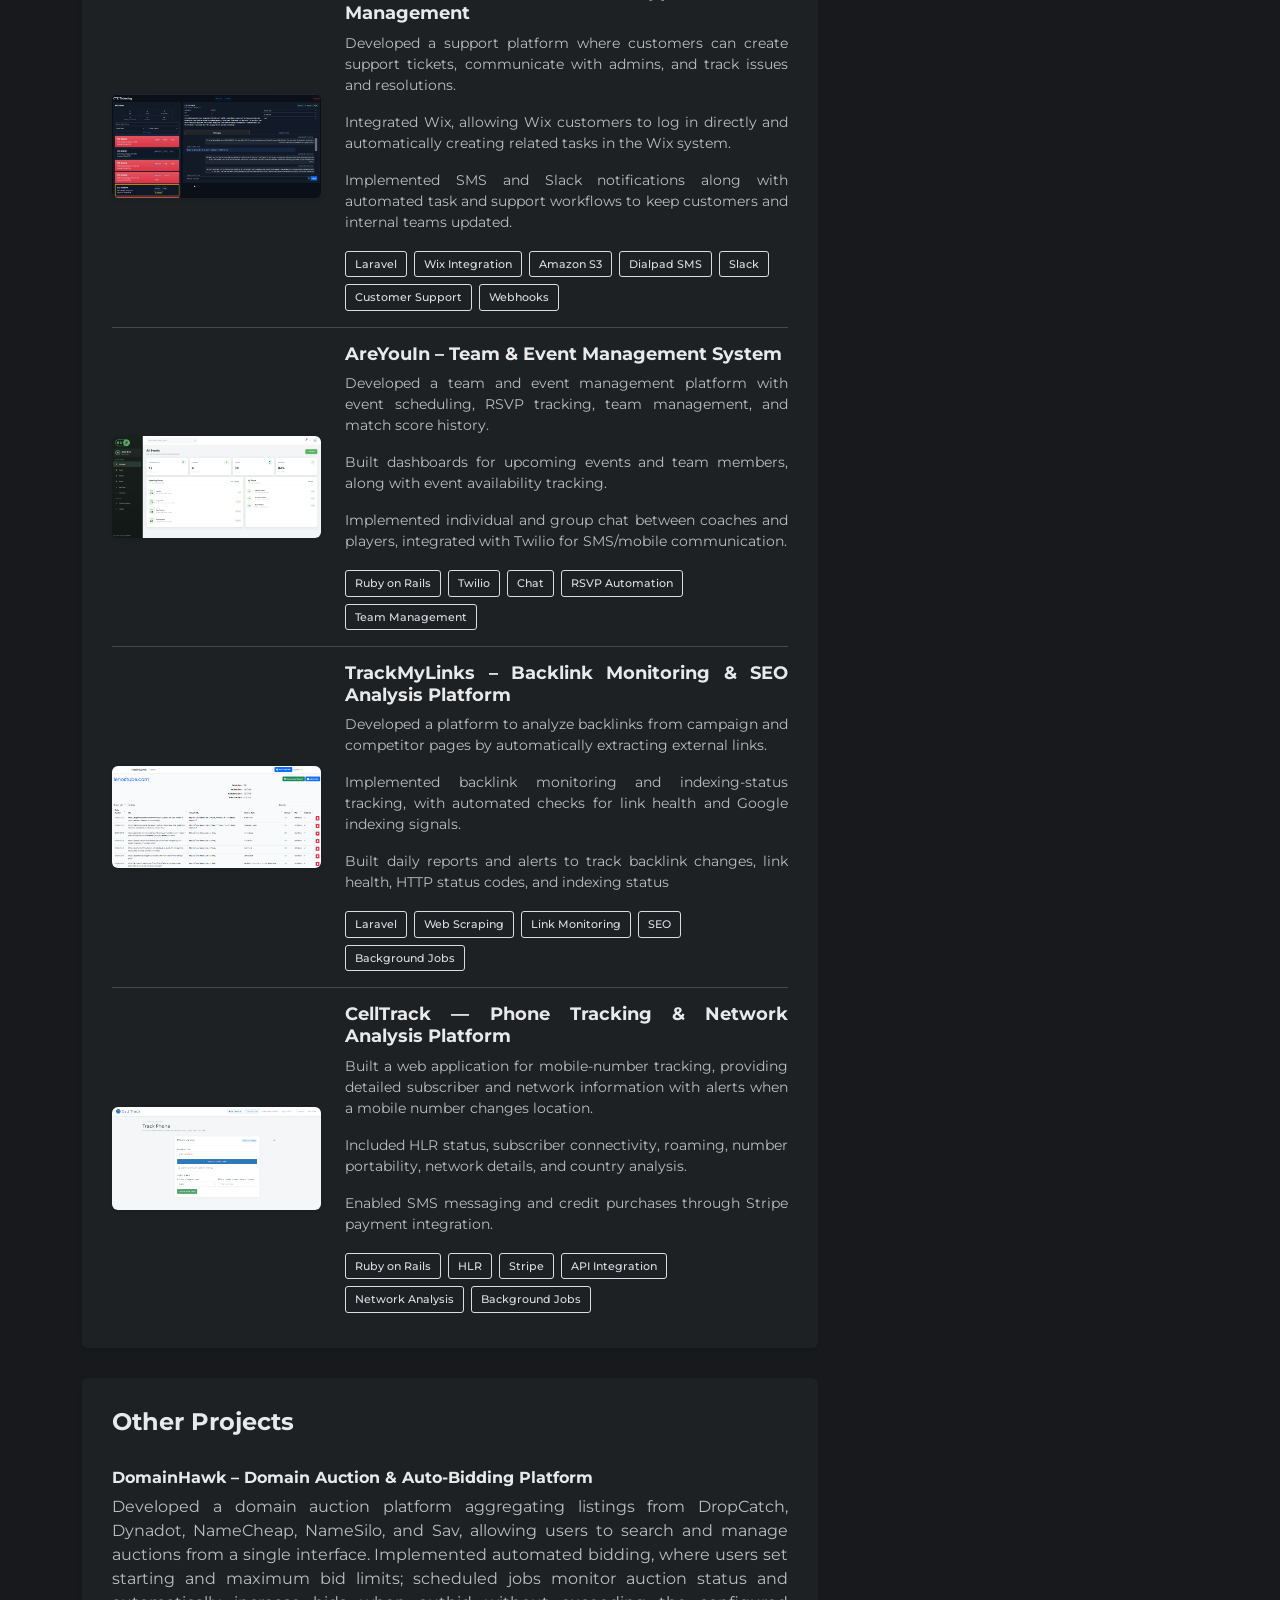
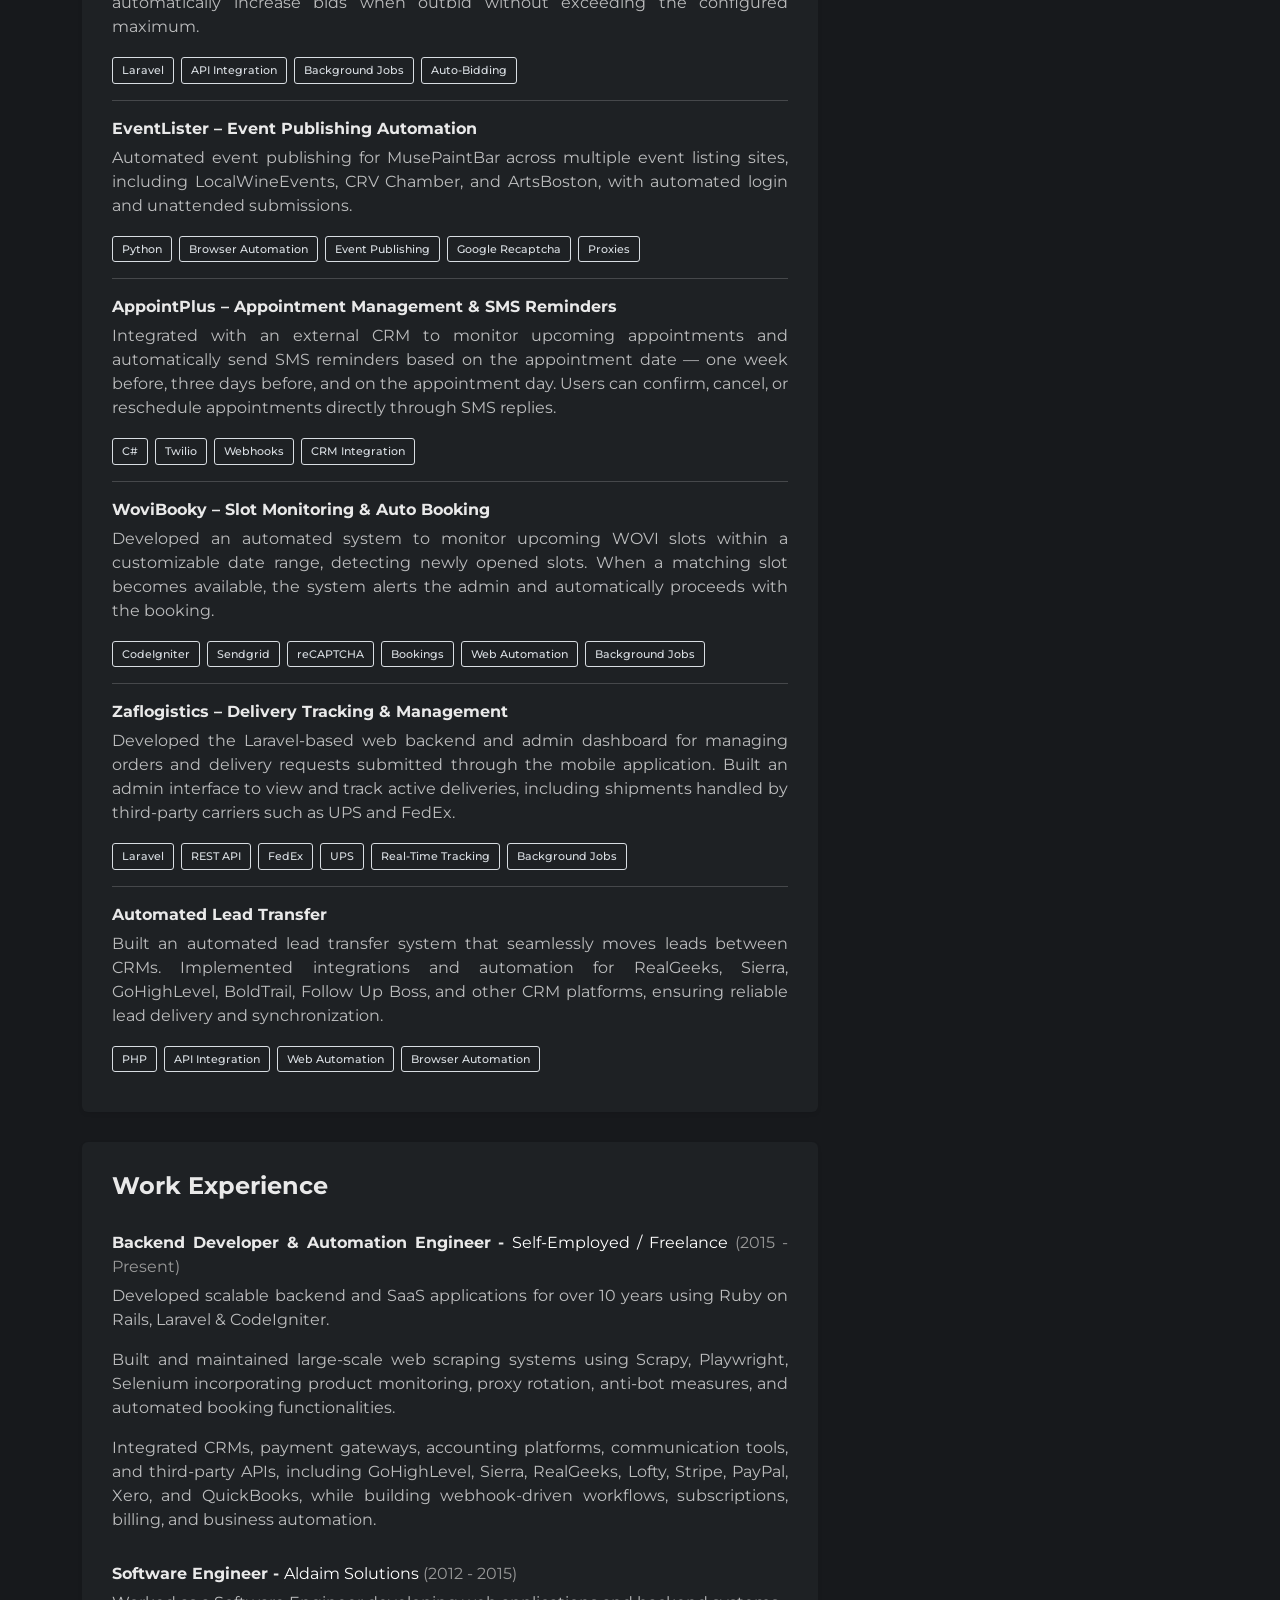
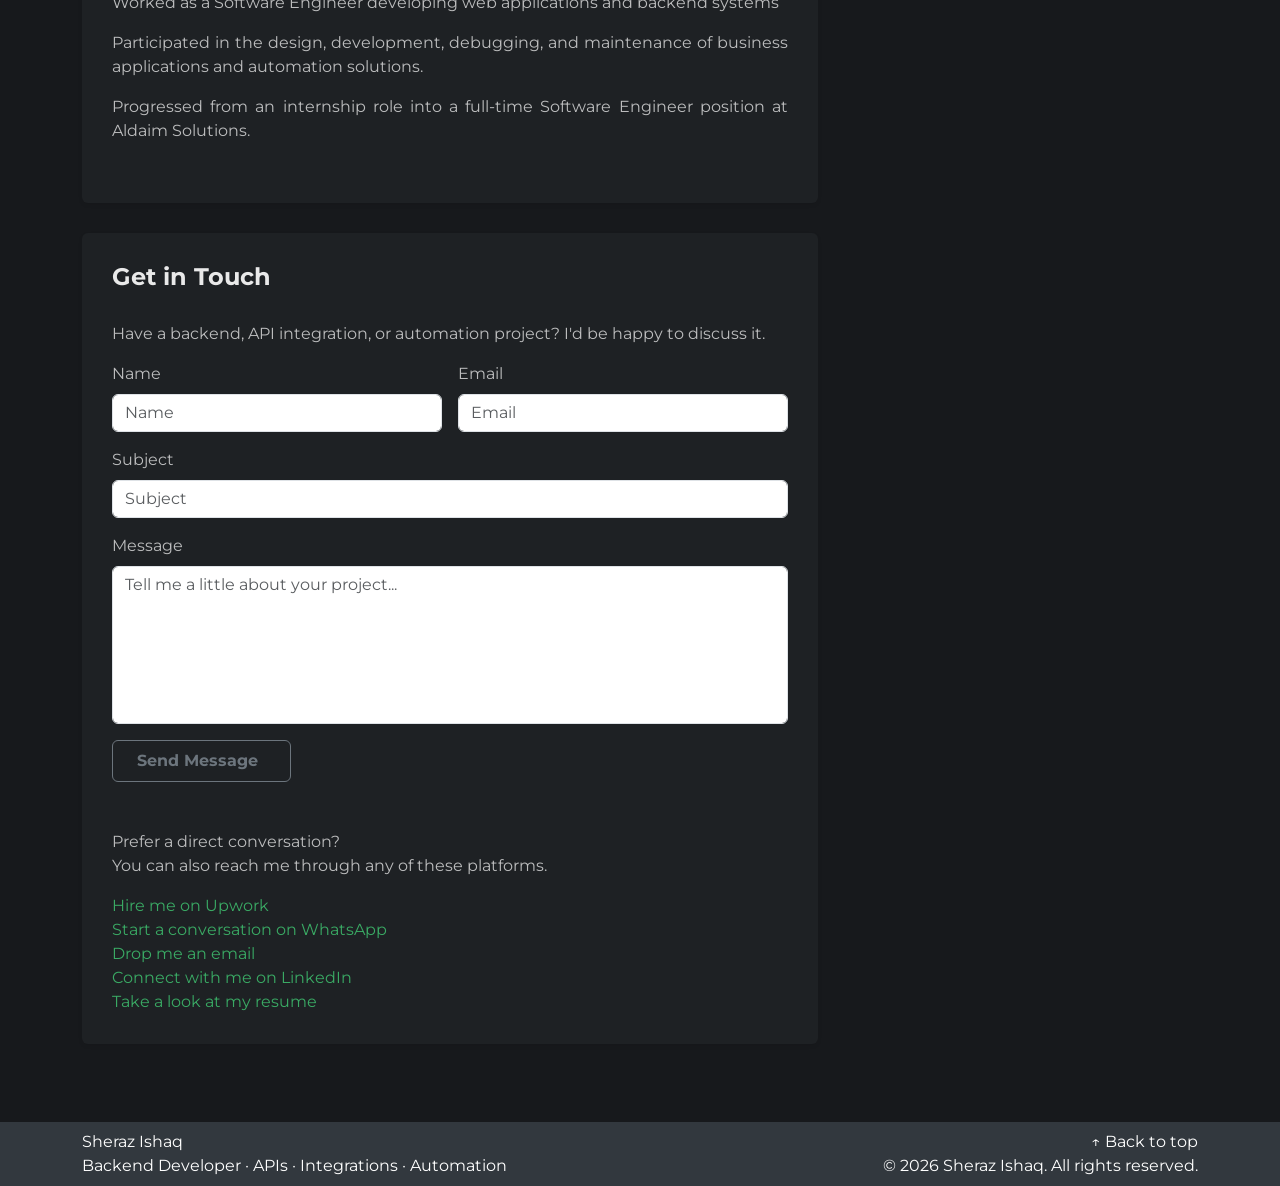
==== commit 944dc5d6: "skills polished" ====
--- a/index.html
+++ b/index.html
@@ -706,7 +706,55 @@
 
 
 			<div class="secondary col-lg-4 col-12">
-				
+
+				<aside class="testimonials aside section">
+					<div class="section-inner shadow-sm rounded">
+						<h2 class="heading">Testimonials</h2>
+						<div class="content">
+
+							<div class="item">
+								<blockquote class="quote">
+									<p>
+										<i class="fas fa-quote-left"></i>
+										Sheraz is excellent and I'd absolutely recommend him and use him. He delivers against project requirements and supports clients well during integration and follow-up modifications. I've been very happy with the entire experience.
+									</p>
+								</blockquote>
+								<p class="source">
+									<span class="name">Peter Shannon</span><br />
+									<span class="title">Private</span>
+								</p>
+							</div>
+
+							<div class="item">
+								<blockquote class="quote">
+									<p>
+										<i class="fas fa-quote-left"></i>
+										Sheraz has been an exemplary freelancer and I would work with him again in a heartbeat, he's been outstanding!
+									</p>
+								</blockquote>
+								<p class="source">
+									<span class="name">Philip Kallberg</span><br />
+									<span class="title">Founder - Datashake</span>
+								</p>
+							</div>
+
+							<div class="item">
+								<blockquote class="quote">
+									<p>
+										<i class="fas fa-quote-left"></i>
+										Sheraz did an awesome job and worked out the perfect solution to our problems. Great to work with and I would definitely recommend him!
+									</p>
+								</blockquote>
+								<p class="source">
+									<span class="name">Stijn Vansieleghem</span><br />
+									<span class="title">Private</span>
+								</p>
+							</div>
+
+						</div>
+					</div>
+				</aside>
+
 				<aside class="skills aside section">
 					<div class="section-inner shadow-sm rounded">
 						<h2 class="heading">Skills</h2>
@@ -719,104 +767,87 @@
 
 								<div class="item">
 									<h3 class="level-title">
-										Backend (Laravel & Ruby on Rails)
-										<span class="level-label" data-bs-toggle="tooltip" data-bs-placement="left" data-bs-title="You can use the tooltip to explain more about your skill level...">
-											<i class="fas fa-info-circle"></i>Expert
-										</span>
-									</h3>
-
-									<div class="level-bar progress">
-										<div class="progress-bar level-bar-inner" role="progressbar" style="width: 96%" aria-valuenow="96"  aria-valuemin="0" aria-valuemax="96"></div>
-									</div>
-								</div>
+										<i class="fas fa-server"></i>
+										Backend Development
+									</h3>
+
+									<ul class="skill-list">
+										<li>Ruby on Rails</li>
+										<li>Laravel</li>
+										<li>CodeIgniter</li>
+										<li>FastAPI/Python</li>
+									</ul>
+								</div>
+
 
 								<div class="item">
 									<h3 class="level-title">
-										CRM Automation & Integrations
-										<span class="level-label" data-bs-toggle="tooltip" data-bs-placement="left" data-bs-title="You can use the tooltip to explain more about your skill level...">
-											<i class="fas fa-info-circle"></i>Expert
-										</span>
-									</h3>
-
-									<div class="level-bar progress">
-										<div class="progress-bar level-bar-inner" role="progressbar" style="width: 96%" aria-valuenow="96"  aria-valuemin="0" aria-valuemax="96"></div>
-									</div>
+										<i class="fas fa-plug"></i>
+										APIs & Integrations
+									</h3>
+
+									<ul class="skill-list">
+										<li>REST APIs</li>
+										<li>Webhooks</li>
+										<li>CRM Integrations</li>
+										<li>Payment Gateways</li>
+										<li>Accounting APIs</li>
+									</ul>
 								</div>
 
 								<div class="item">
 									<h3 class="level-title">
-										APIs & Payment Gateways
-										<span class="level-label" data-bs-toggle="tooltip" data-bs-placement="left" data-bs-title="You can use the tooltip to explain more about your skill level...">
-											<i class="fas fa-info-circle"></i>Expert
-										</span>
-									</h3>
-
-									<div class="level-bar progress">
-										<div class="progress-bar level-bar-inner" role="progressbar" style="width: 96%" aria-valuenow="96"  aria-valuemin="0" aria-valuemax="96"></div>
-									</div>
+										<i class="fas fa-robot"></i>
+										Automation & Scraping
+									</h3>
+
+									<ul class="skill-list">
+										<li>Scrapy</li>
+										<li>Playwright</li>
+										<li>Selenium</li>
+										<li>Browser Automation</li>
+										<li>Proxy Management</li>
+									</ul>
 								</div>
 
 								<div class="item">
 									<h3 class="level-title">
-										Web Scraping & Automation
-										<span class="level-label" data-bs-toggle="tooltip" data-bs-placement="left" data-bs-title="You can use the tooltip to explain more about your skill level...">
-											<i class="fas fa-info-circle"></i>Expert
-										</span>
-									</h3>
-
-									<div class="level-bar progress">
-										<div class="progress-bar level-bar-inner" role="progressbar" style="width: 96%" aria-valuenow="96"  aria-valuemin="0" aria-valuemax="96"></div>
-									</div>
-								</div>
-							</div>
-						</div>
-					</div>
-				</aside>
-
-				<aside class="testimonials aside section">
-					<div class="section-inner shadow-sm rounded">
-						<h2 class="heading">Testimonials</h2>
-						<div class="content">
-
-							<div class="item">
-								<blockquote class="quote">
-									<p>
-										<i class="fas fa-quote-left"></i>
-										Sheraz is excellent and I'd absolutely recommend him and use him. He delivers against project requirements and supports clients well during integration and follow-up modifications. I've been very happy with the entire experience.
-									</p>
-								</blockquote>
-								<p class="source">
-									<span class="name">Peter Shannon</span><br />
-									<span class="title">Private</span>
-								</p>
-							</div>
-
-							<div class="item">
-								<blockquote class="quote">
-									<p>
-										<i class="fas fa-quote-left"></i>
-										Sheraz has been an exemplary freelancer and I would work with him again in a heartbeat, he's been outstanding!
-									</p>
-								</blockquote>
-								<p class="source">
-									<span class="name">Philip Kallberg</span><br />
-									<span class="title">Founder - Datashake</span>
-								</p>
-							</div>
-
-							<div class="item">
-								<blockquote class="quote">
-									<p>
-										<i class="fas fa-quote-left"></i>
-										Sheraz did an awesome job and worked out the perfect solution to our problems. Great to work with and I would definitely recommend him!
-									</p>
-								</blockquote>
-								<p class="source">
-									<span class="name">Stijn Vansieleghem</span><br />
-									<span class="title">Private</span>
-								</p>
-							</div>
-
+										<i class="fas fa-cogs"></i>
+										SaaS & Business Automation
+									</h3>
+
+									<ul class="skill-list">
+										<li>SaaS Development</li>
+										<li>Subscriptions</li>
+										<li>Recurring Billing</li>
+										<li>Credit-Based Billing</li>
+										<li>Background Jobs</li>
+										<li>Workflow Automation</li>
+									</ul>
+								</div>
+
+								<div class="item">
+									<h3 class="level-title">
+										<i class="fas fa-database"></i>
+										Databases & Cloud
+									</h3>
+
+									<ul class="skill-list">
+										<li>PostgreSQL</li>
+										<li>MySQL</li>
+										<li>MongoDB</li>
+										<li>Elasticsearch</li>
+										<li>AWS EC2</li>
+										<li>AWS S3</li>
+										<li>AWS Lambda</li>
+										<li>Google Cloud</li>
+										<li>Heroku</li>
+										<li>Docker</li>
+									</ul>
+								</div>
+
+
+							</div>
 						</div>
 					</div>
 				</aside>
--- a/assets/css/styles.css
+++ b/assets/css/styles.css
@@ -289,32 +289,6 @@
 	position: relative;
 	margin-top: 0;
 	margin-bottom: 10;
-}
-
-.skills .skillset .level-title .level-label {
-	color: #ccd1d6;
-	font-size: 14px;
-	font-weight: 400;
-	font-family: "Montserrat";
-	position: absolute;
-	right: 0;
-	top: 0;
-}
-
-.skills .skillset .level-bar {
-	height: 15px;
-	background: #e8e8e8;
-}
-
-.skills .skillset .level-bar-inner {
-	height: 15px;
-	background: #66cb8c;
-}
-
-.skills .svg-inline--fa {
-	margin-right: 3px;
-	position: relative;
-	top: 0;
 }
 
 /* Testimonials section */
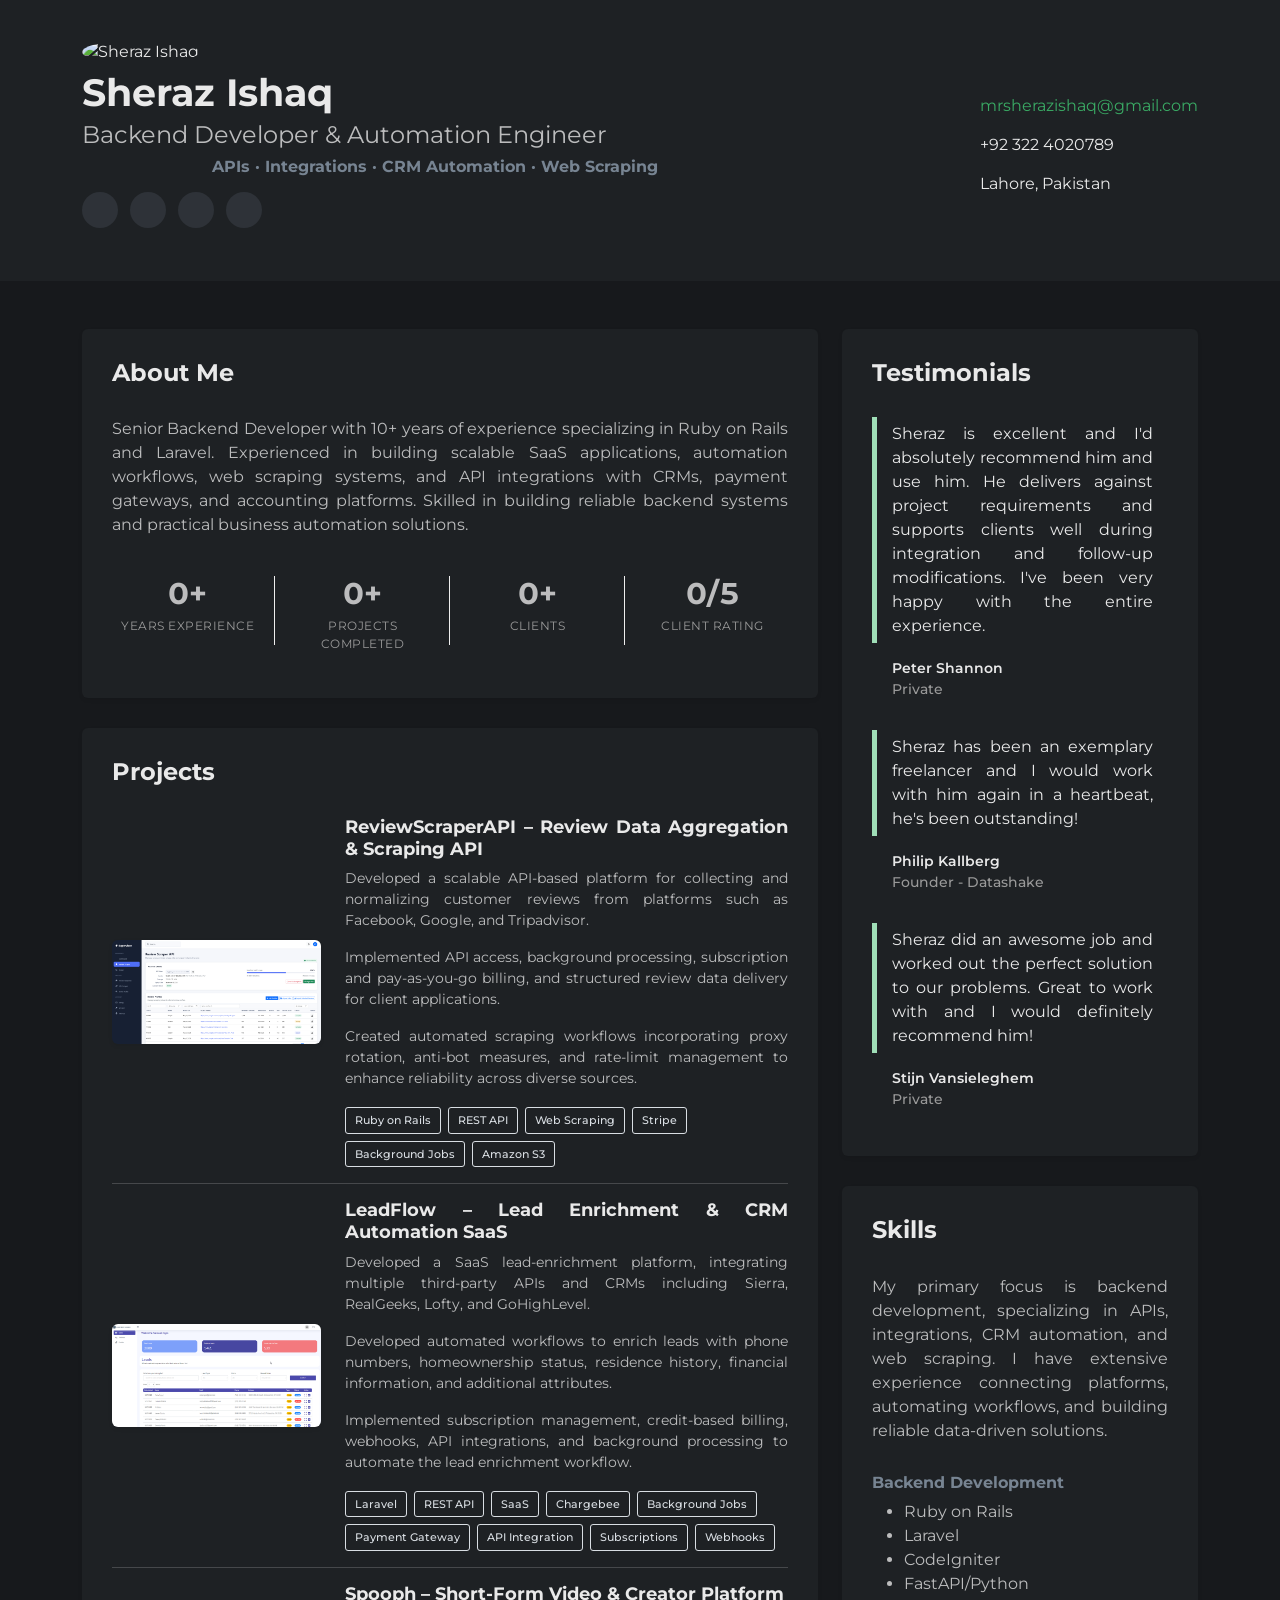
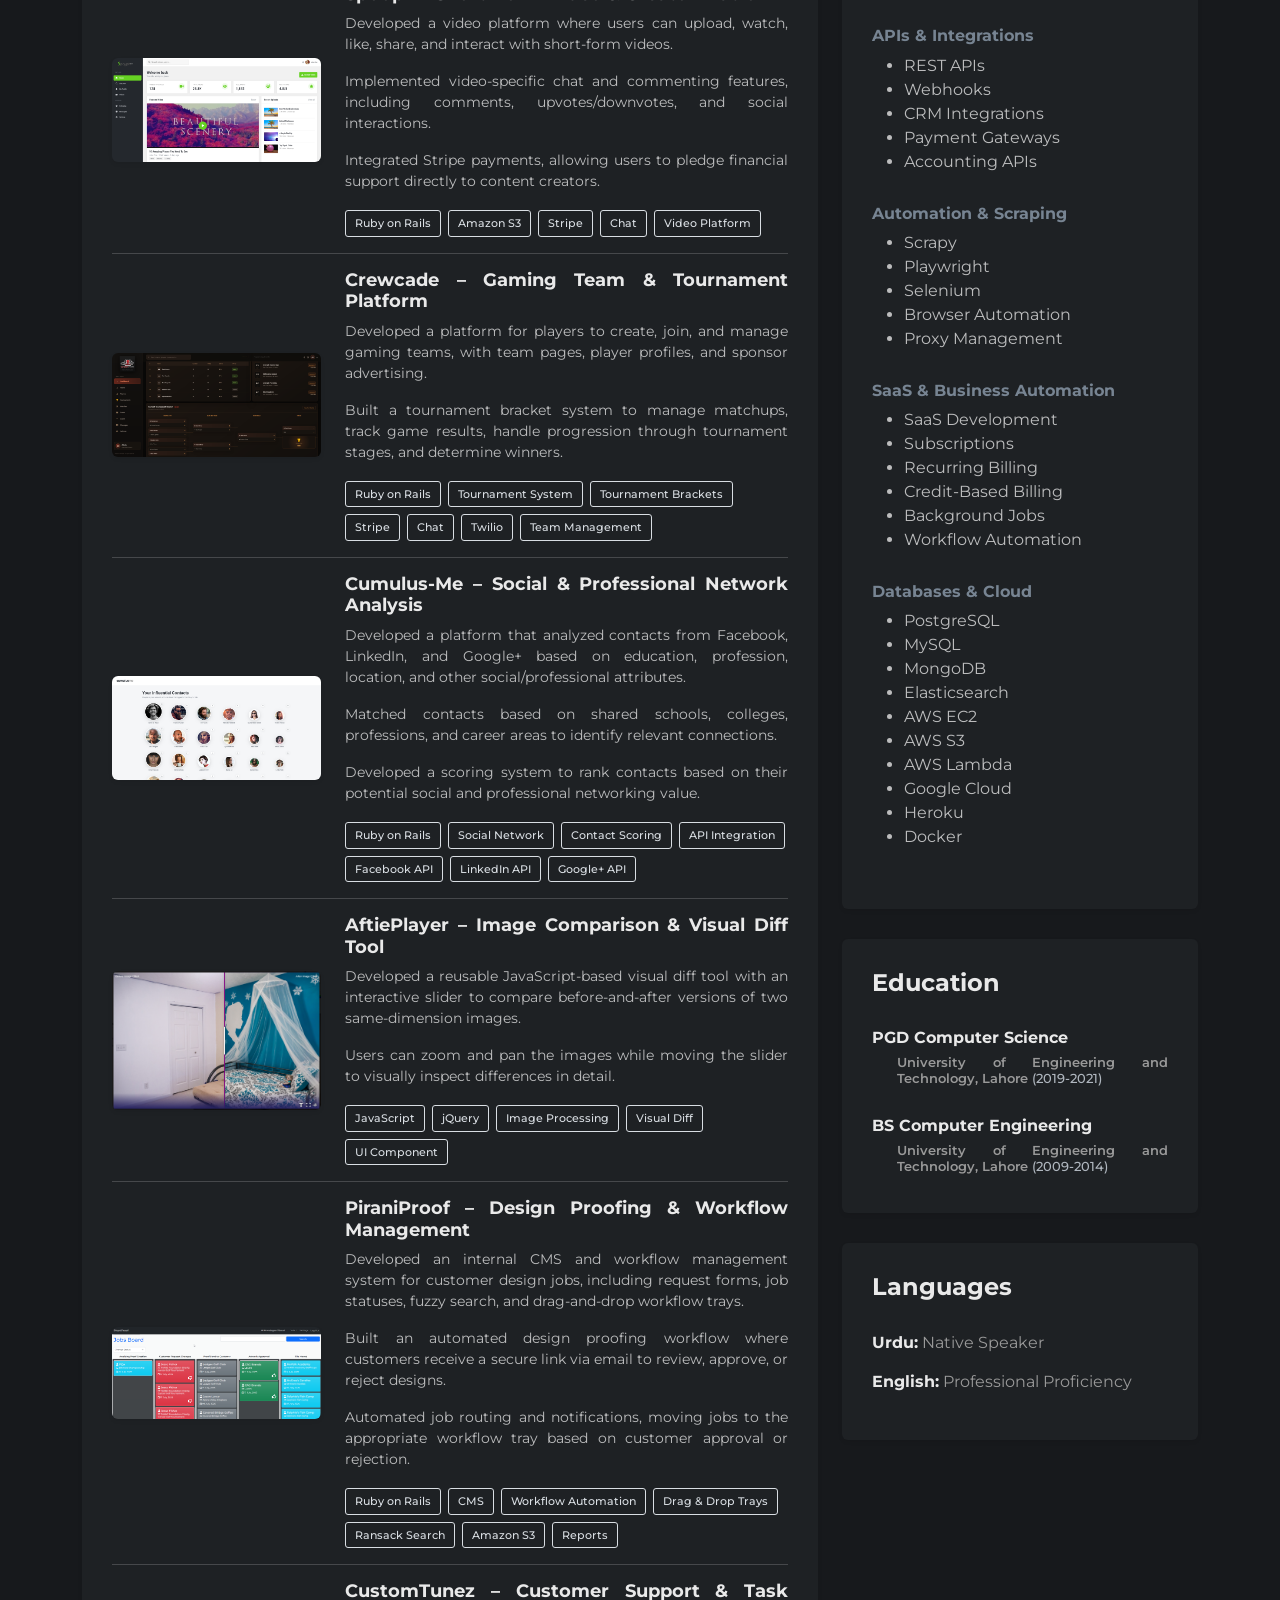
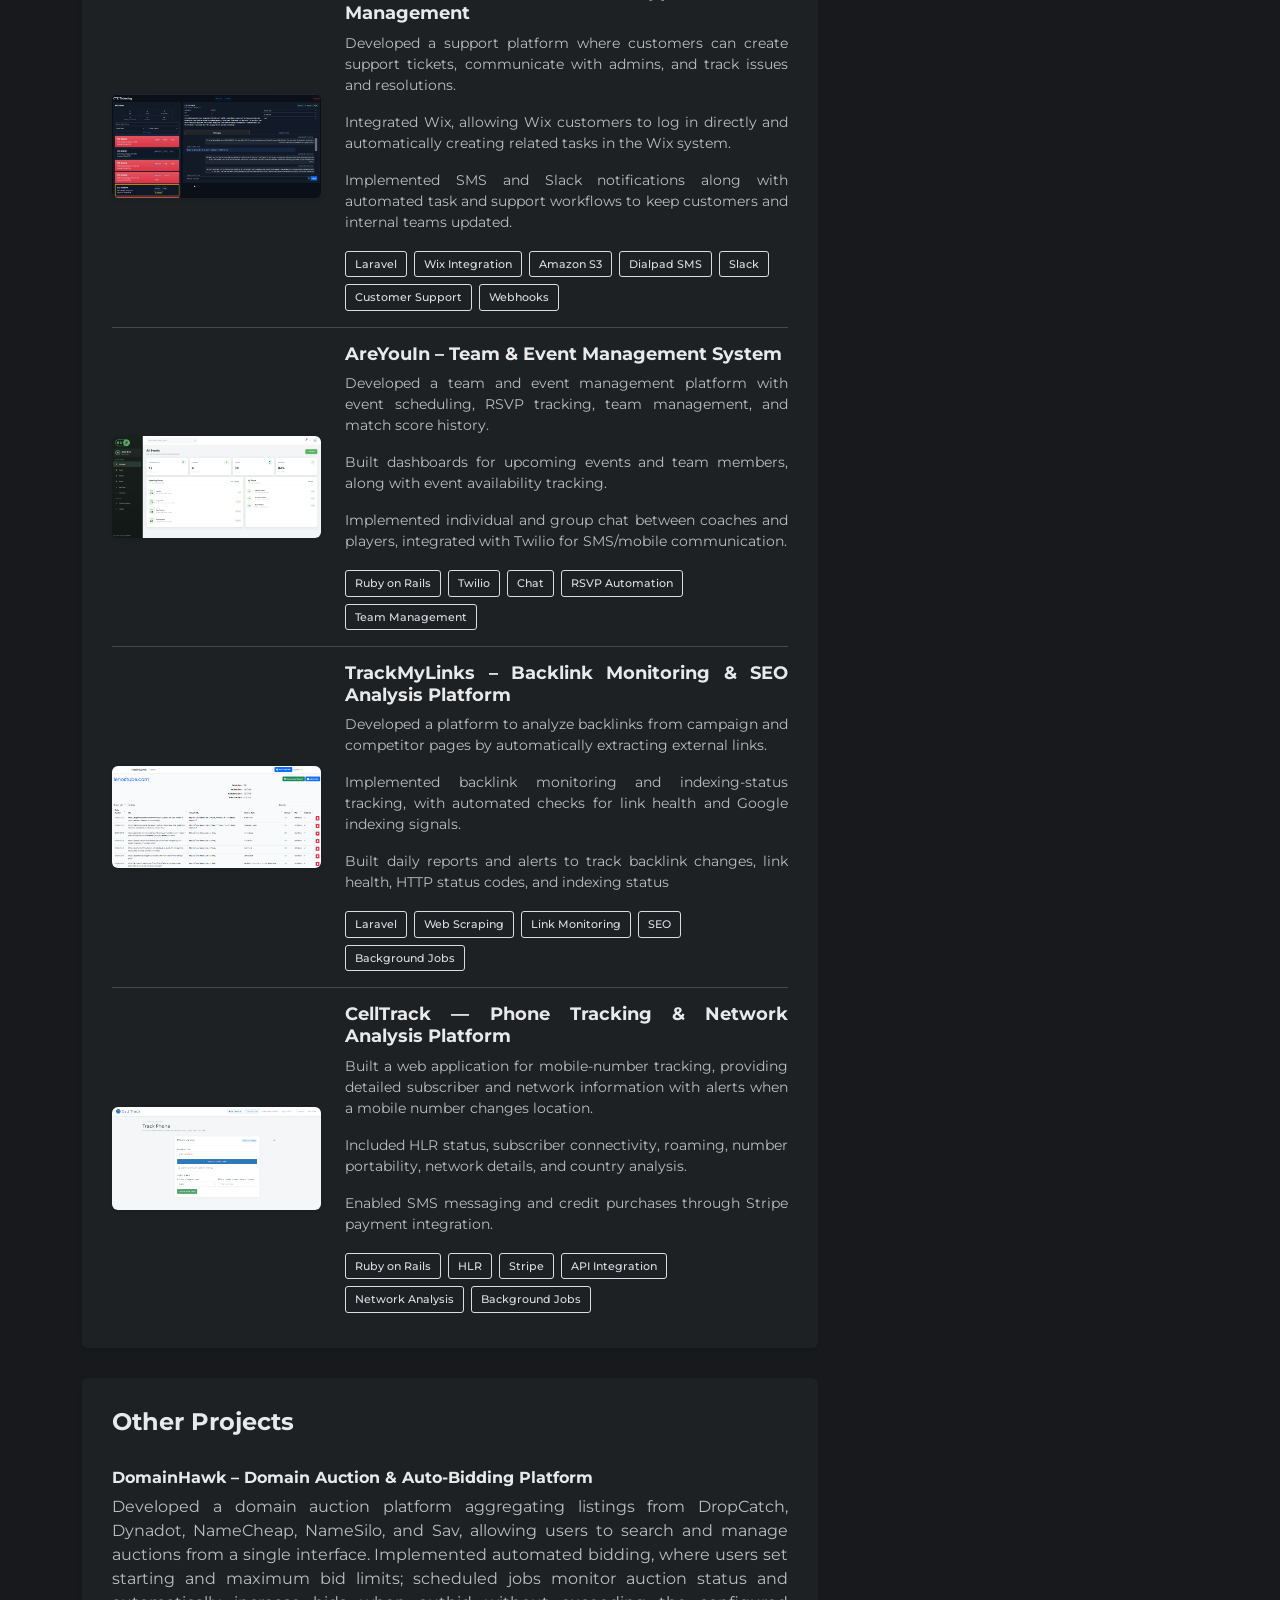
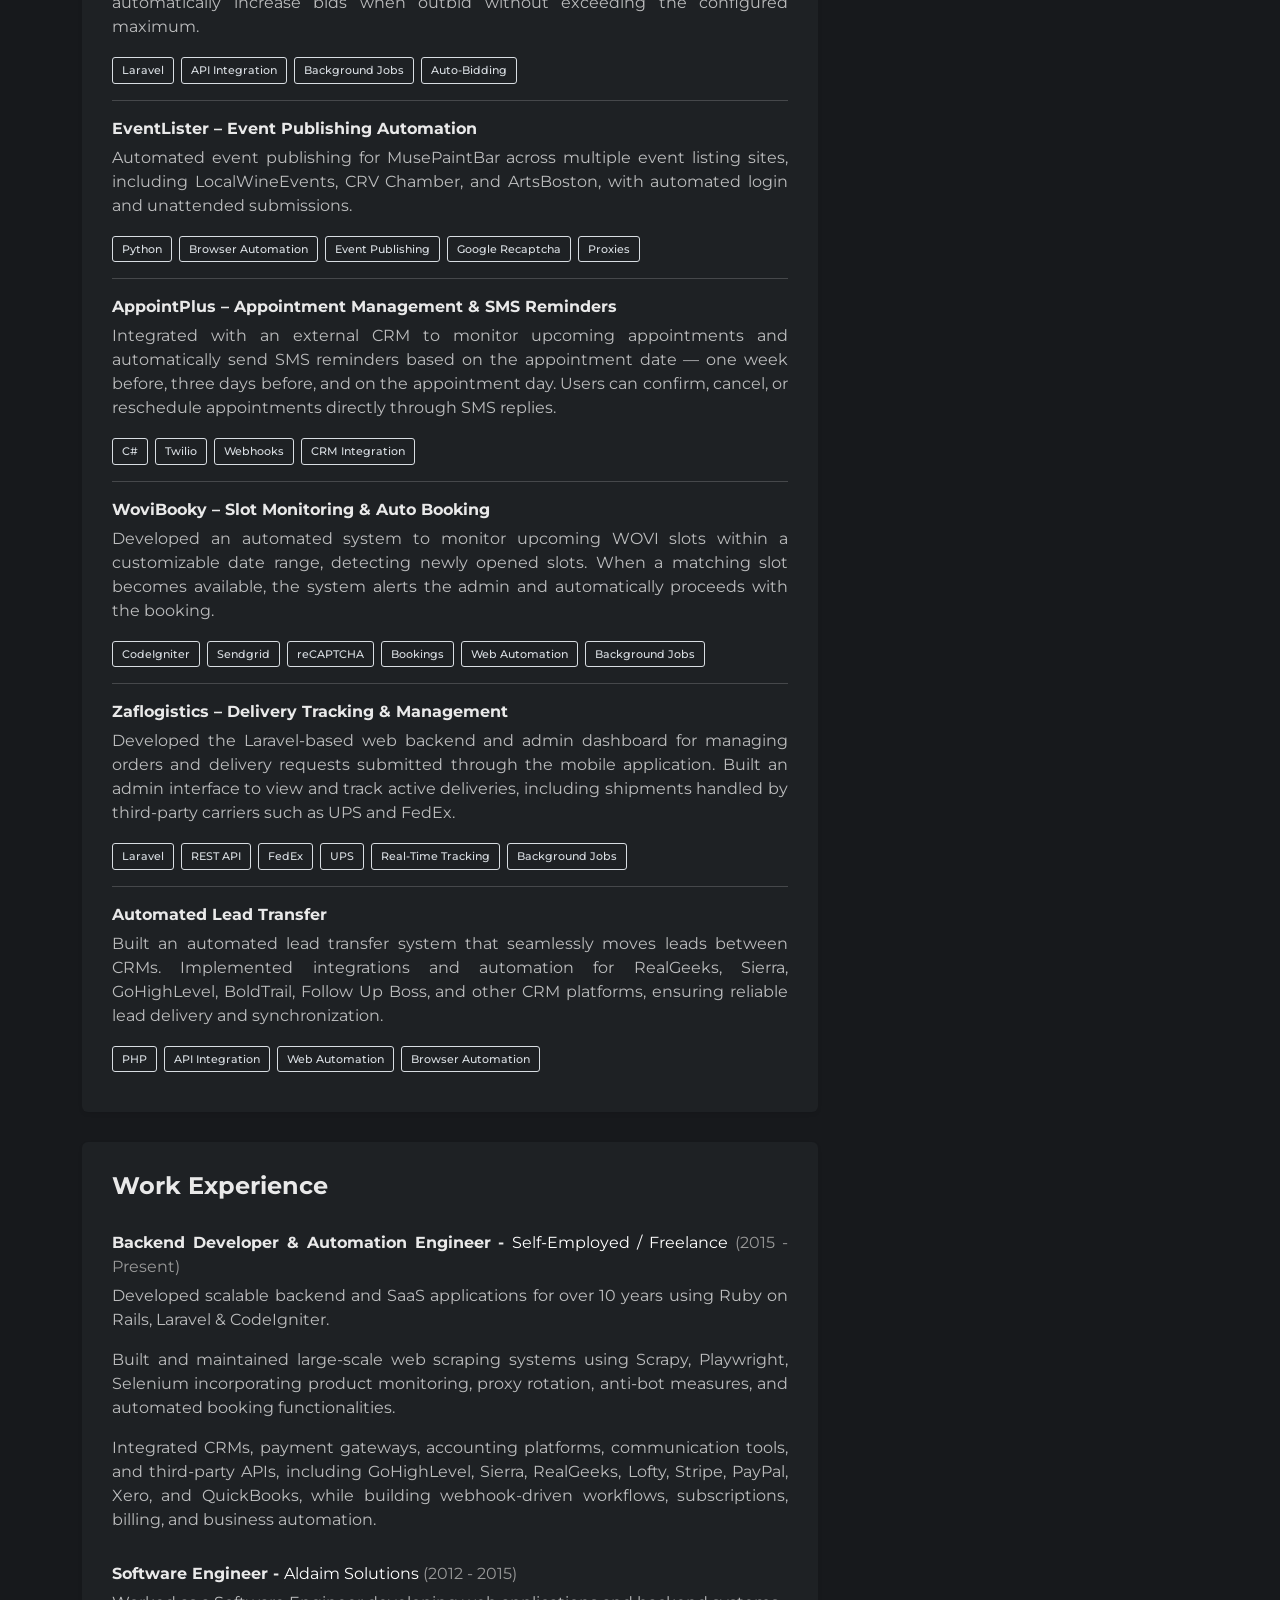
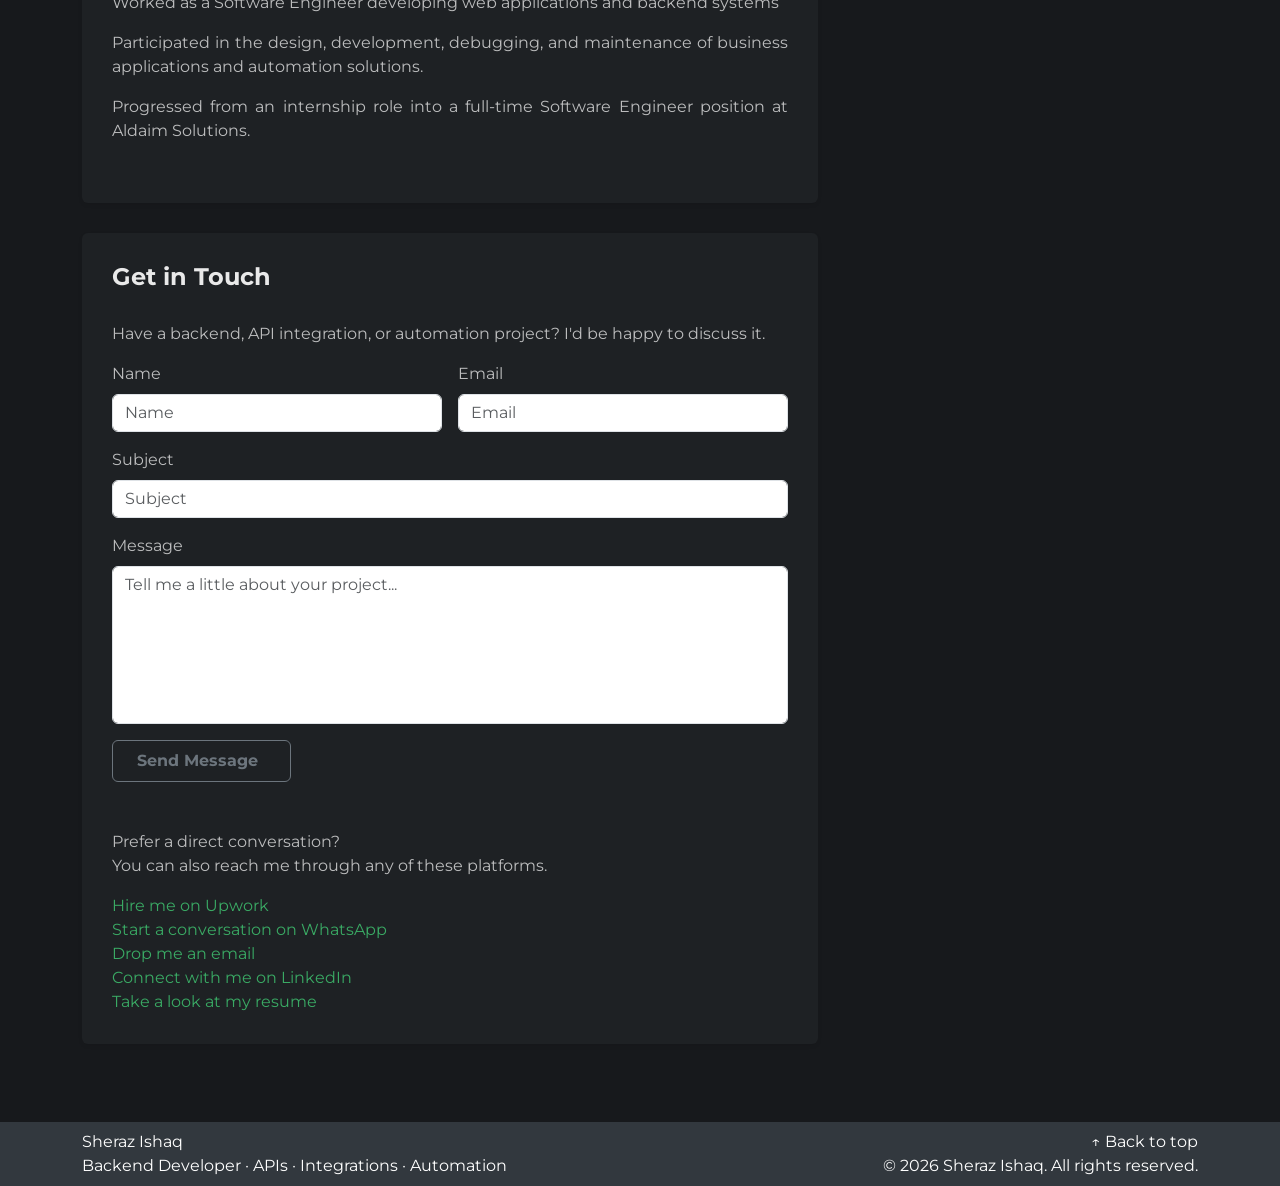
==== commit de15989d: "projects fixed" ====
--- a/index.html
+++ b/index.html
@@ -215,7 +215,7 @@
 
 								<div class="desc col-md-8 col-12">
 									<h3 class="title">
-										LeadCodes – Lead Enrichment & CRM Automation SaaS
+										LeadFlow – Lead Enrichment & CRM Automation SaaS
 									</h3>
 
 									<p>
